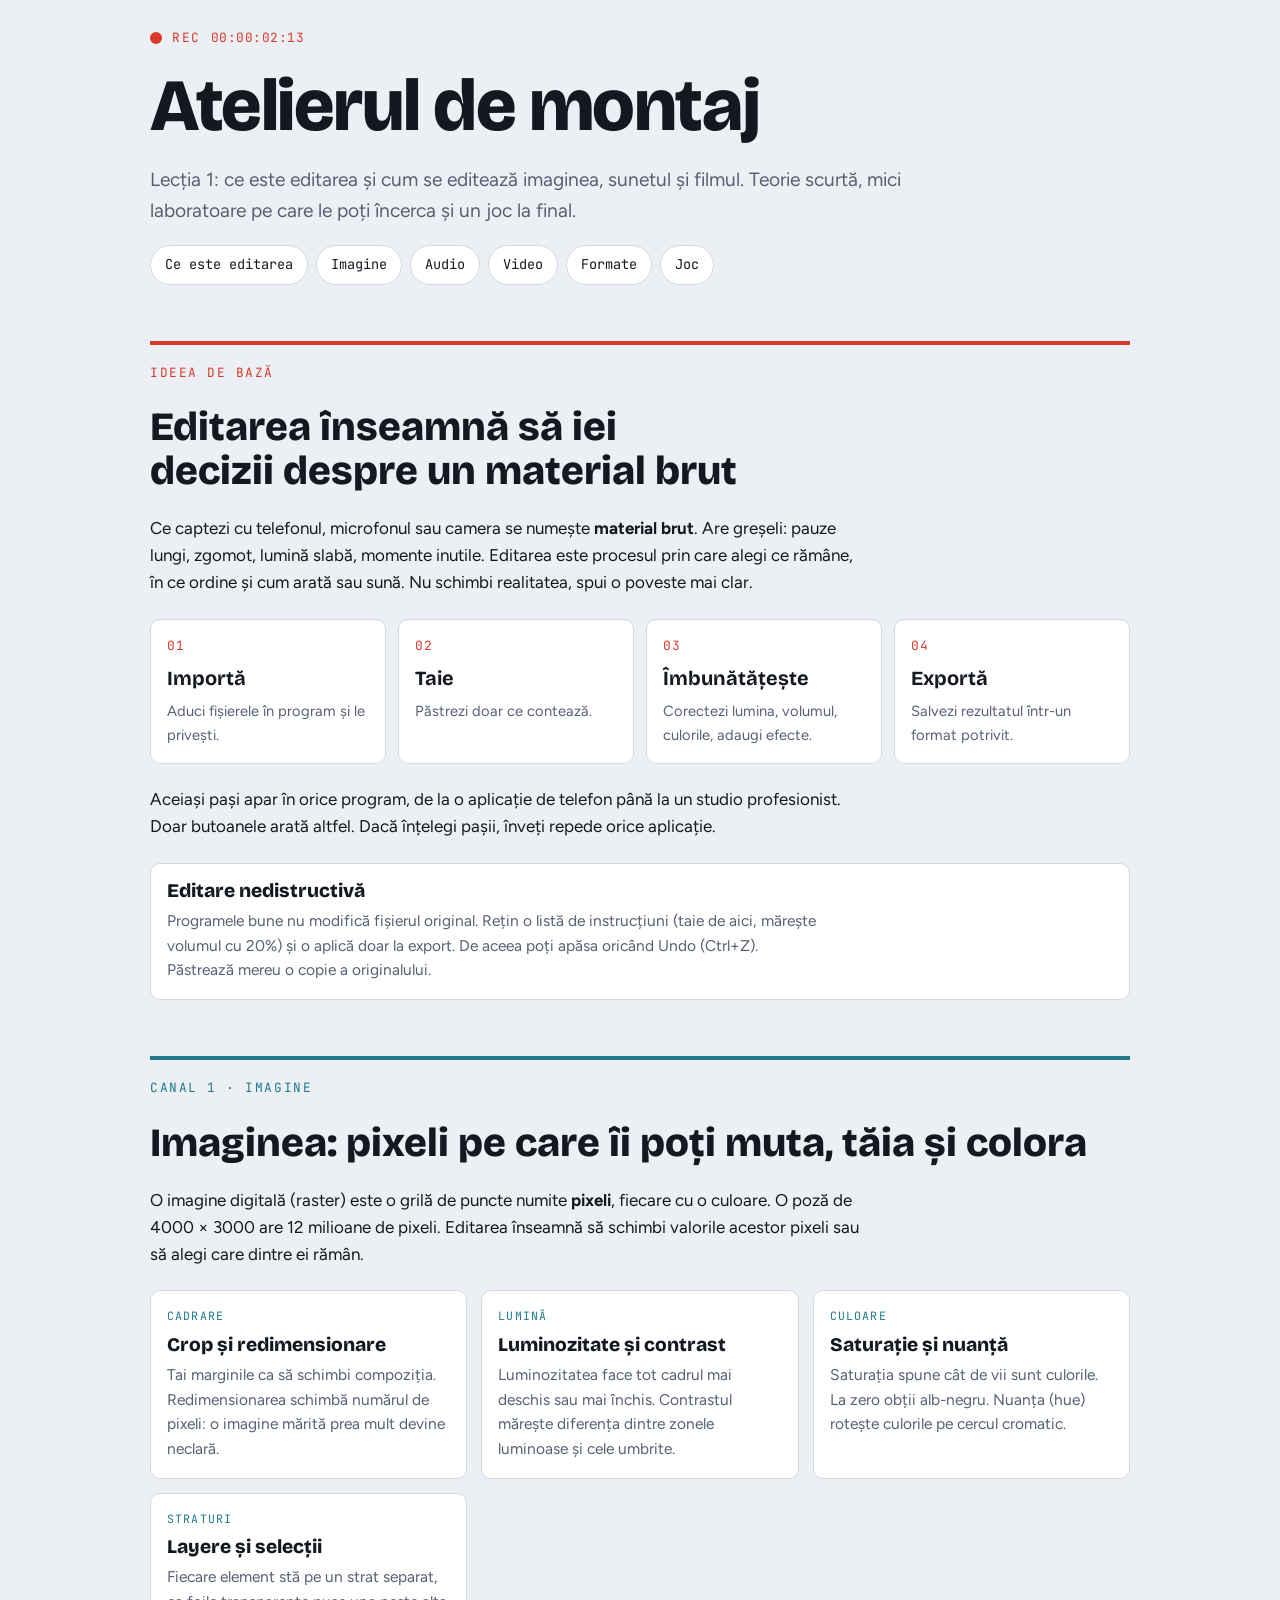
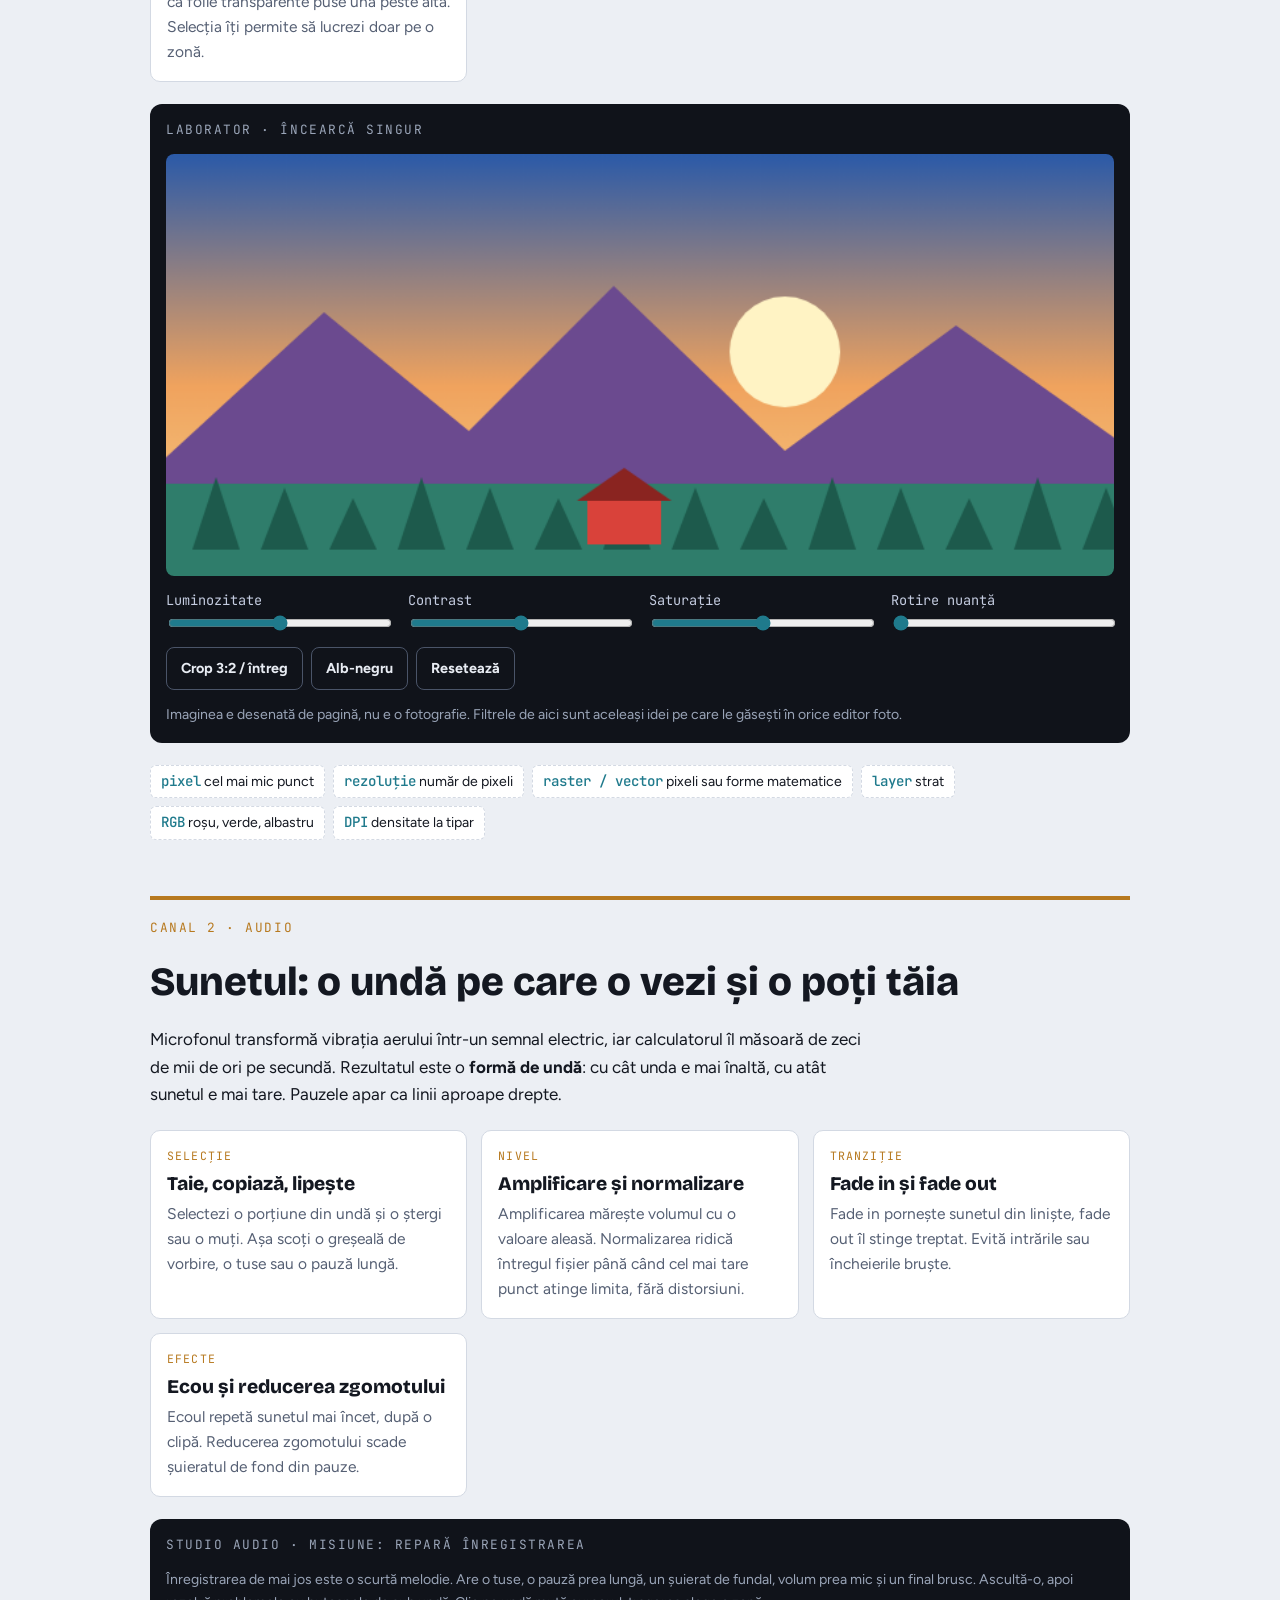
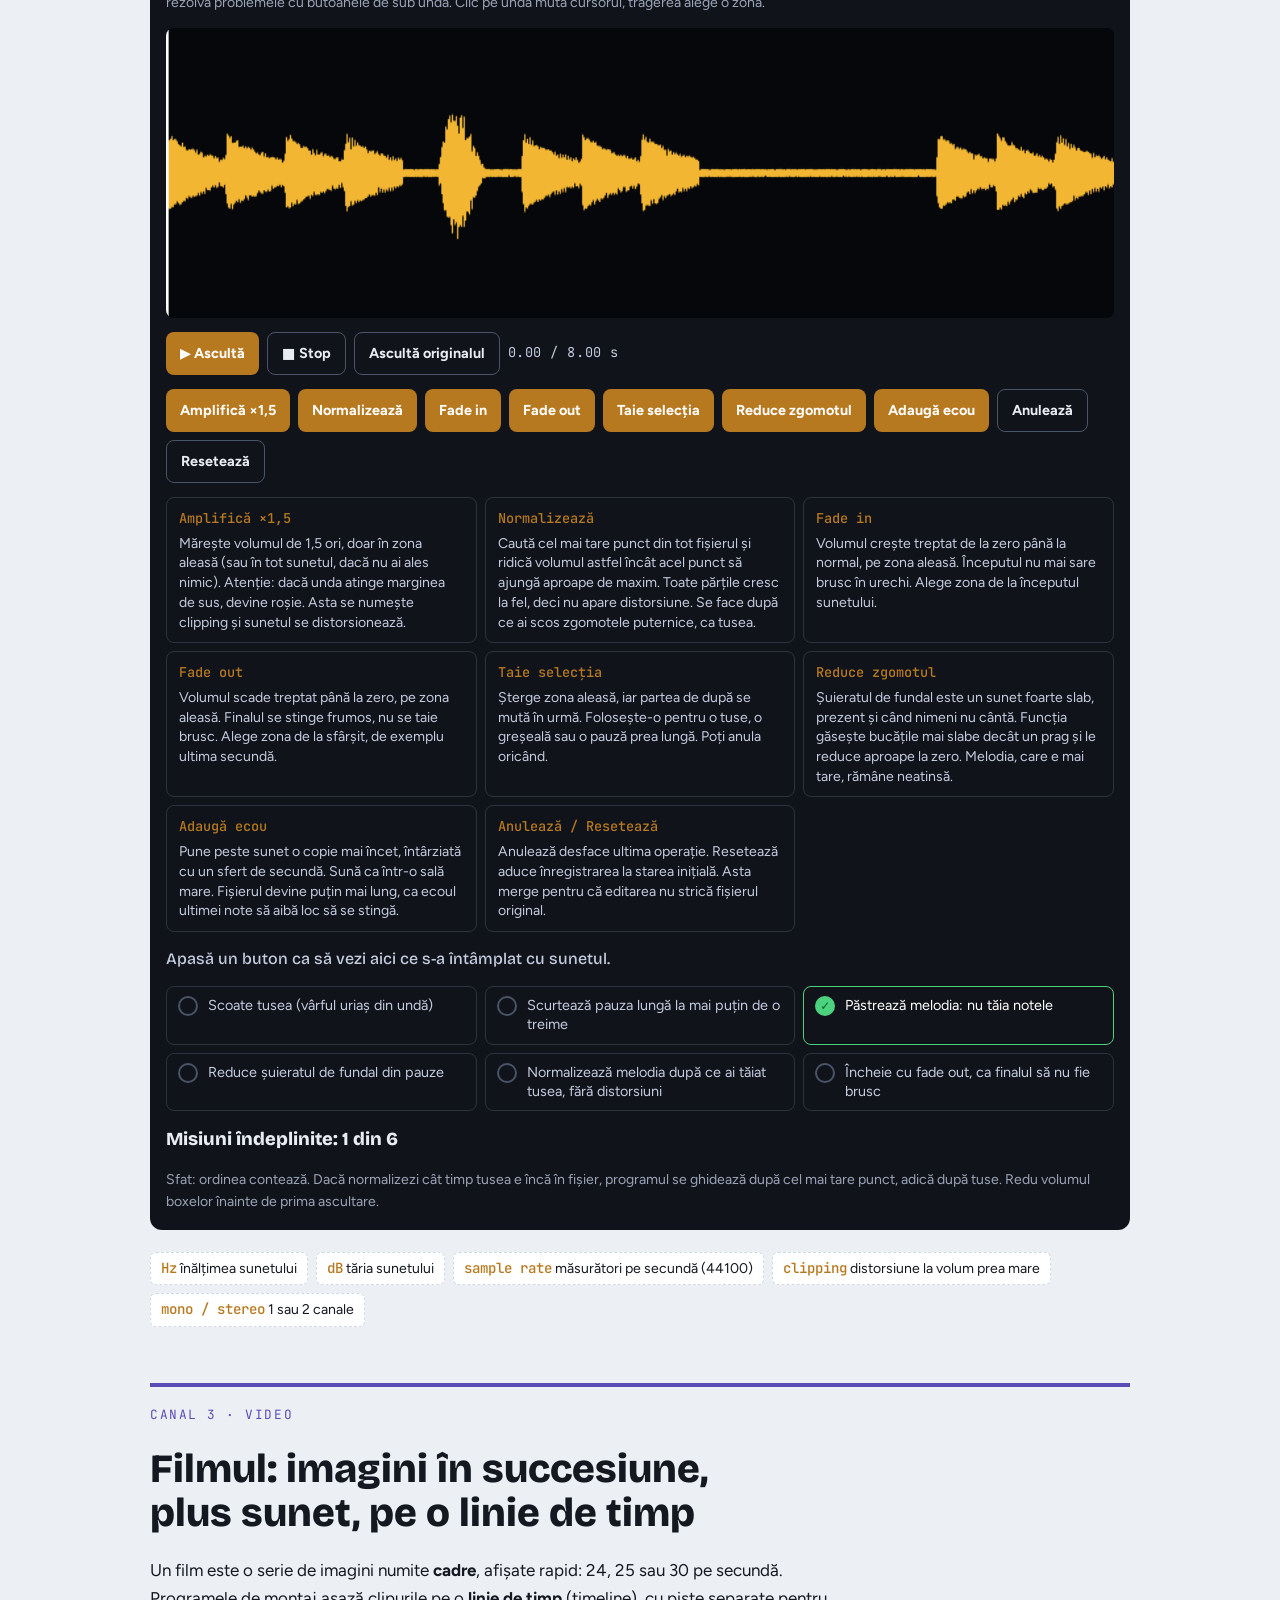
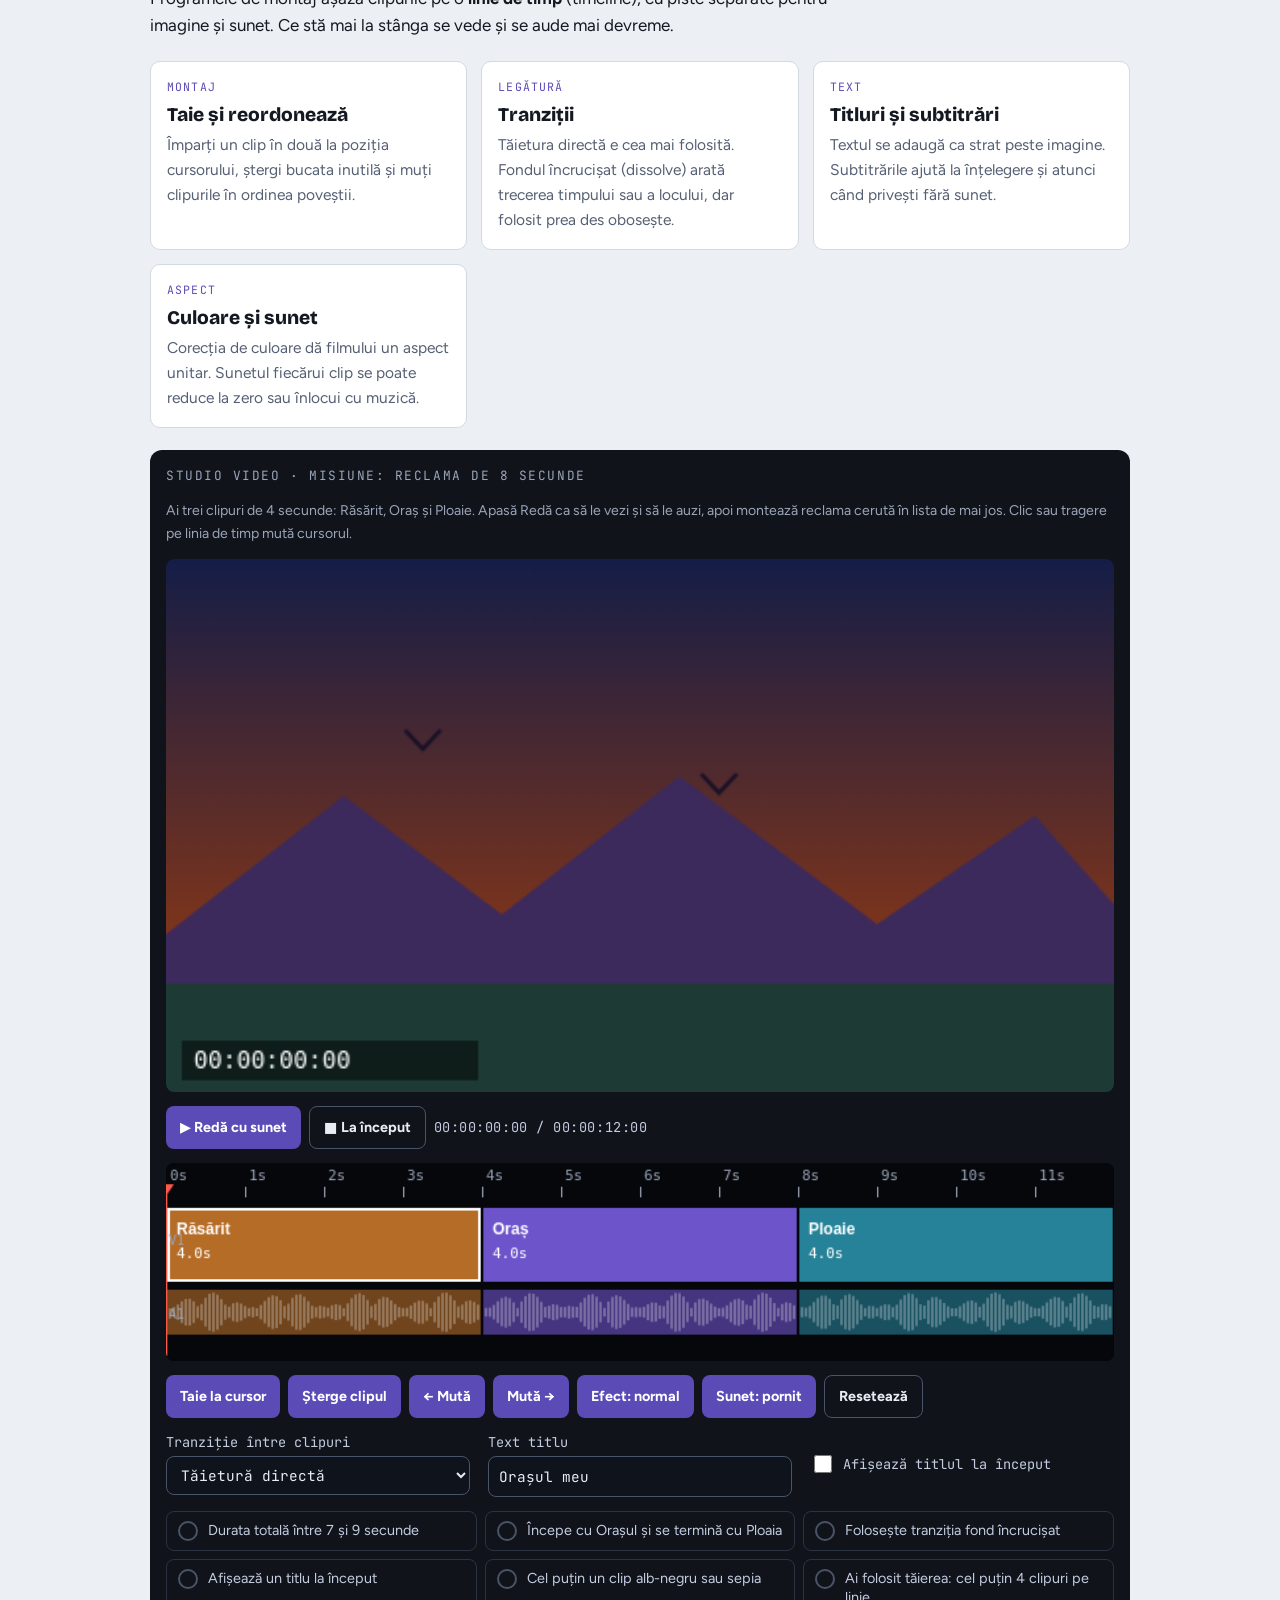
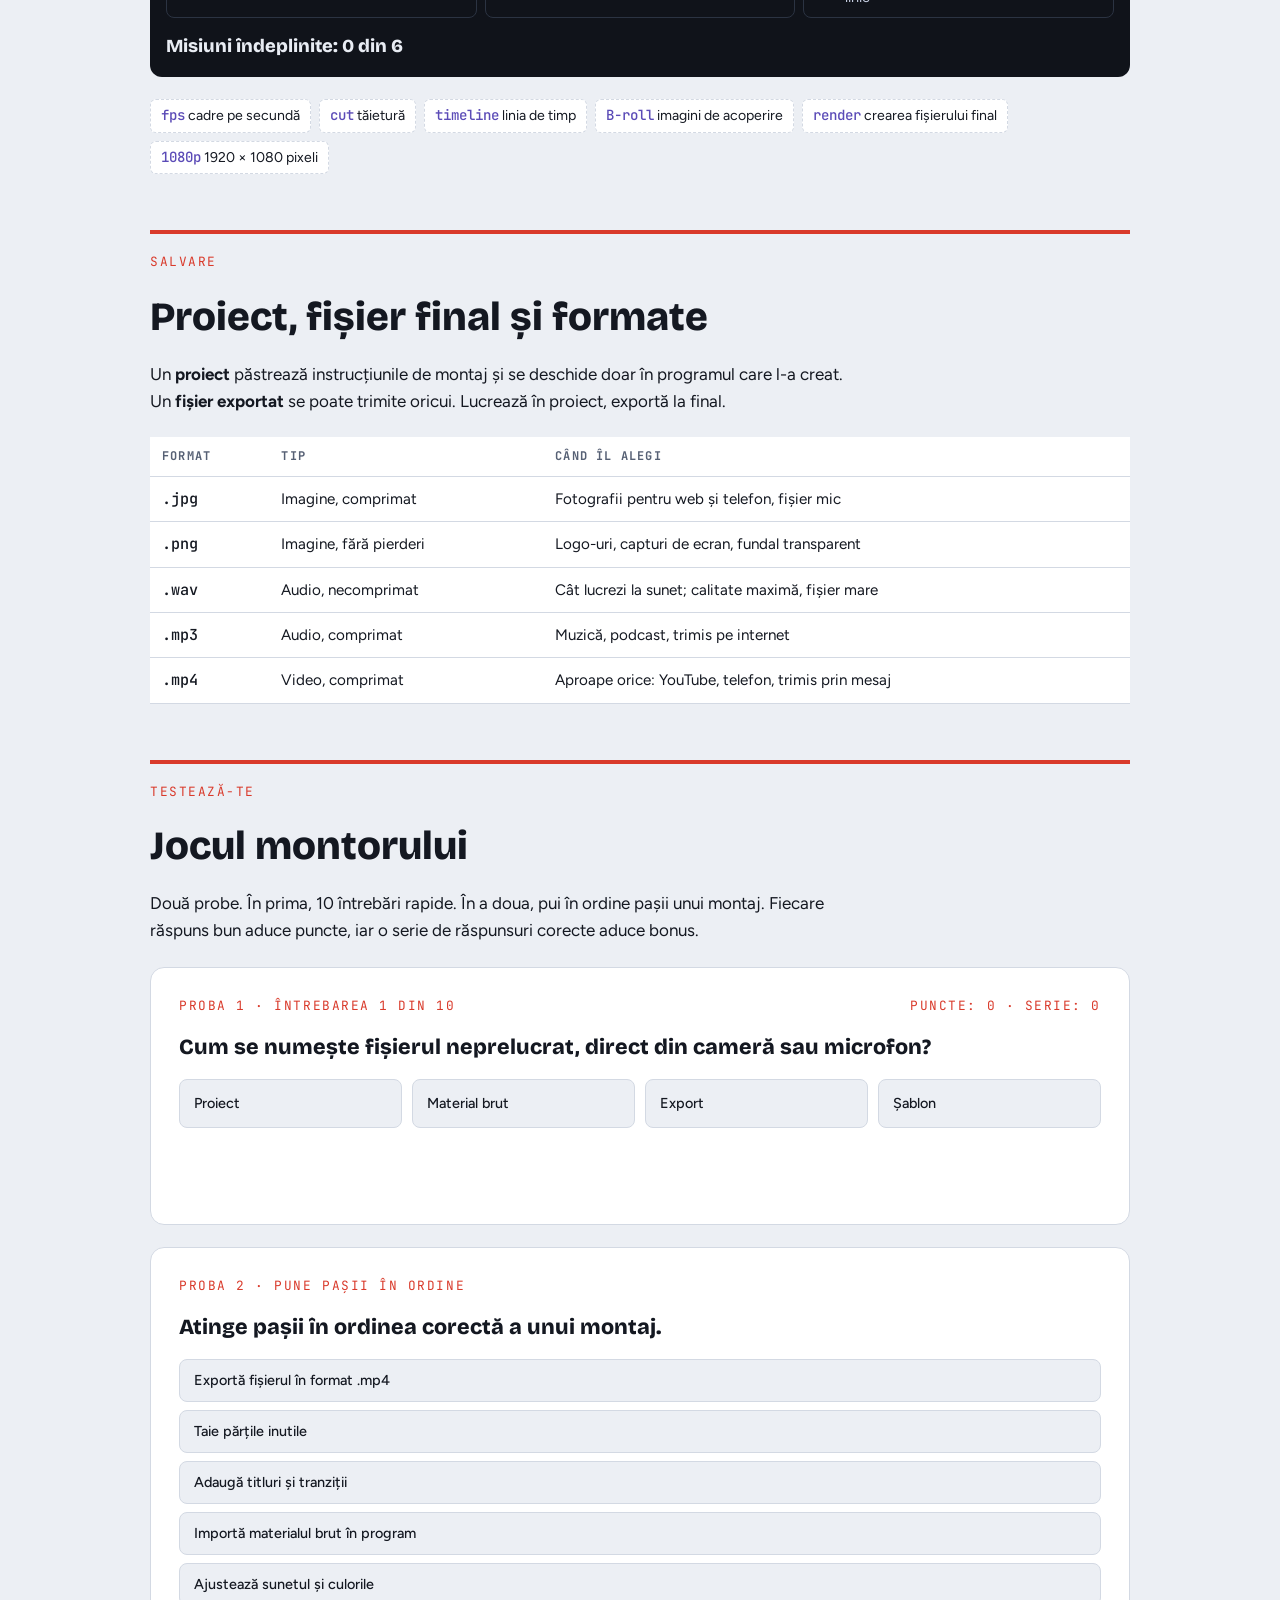
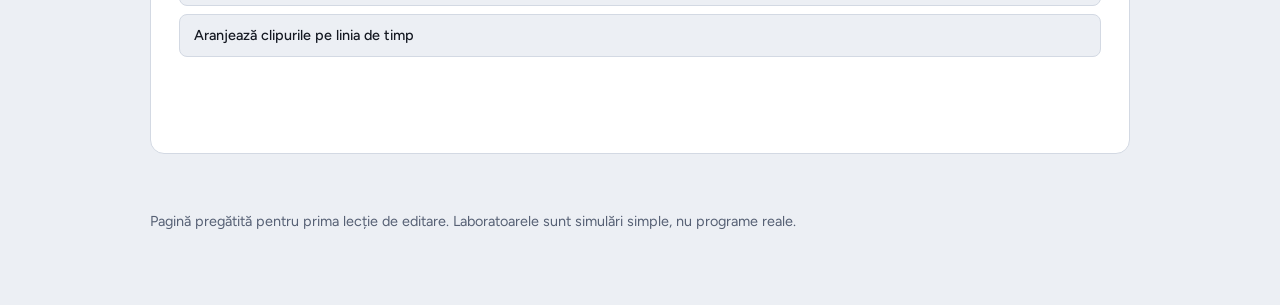
==== atelier-de-montaj.html @ 632613fc "Add files via upload" ====
<!doctype html>
<html lang="ro">
<head>
<meta charset="utf-8">
<meta name="viewport" content="width=device-width,initial-scale=1,viewport-fit=cover">
<style>html{color-scheme:light}body{margin:0}img{max-width:100%}[hidden]{display:none!important}</style>
<title>Atelierul de montaj</title>
<link rel="stylesheet" href="https://fonts.googleapis.com/css2?family=Bricolage+Grotesque:opsz,wght@12..96,500;12..96,800&family=Figtree:wght@400;500;700&family=JetBrains+Mono:wght@500&display=swap">
<style>
/* Concept: o masă de montaj. Fiecare secțiune e un "canal" cu cod de timp; accentul roșu e lumina REC. */
:root{
  --bg:#eceff4; --panel:#ffffff; --ink:#141821; --mute:#566074; --line:#d3d9e3;
  --rec:#d93a2b; --img:#1f7a8c; --aud:#b7791f; --vid:#5b4bb7; --ok:#1f8a4c; --bad:#c0392b;
  --wave:#b7791f; --screen:#10131a;
  --f-d:'Bricolage Grotesque','Segoe UI',system-ui,sans-serif;
  --f-b:'Figtree','Segoe UI',system-ui,sans-serif;
  --f-m:'JetBrains Mono',ui-monospace,Consolas,monospace;
}
@media (prefers-color-scheme:dark){:root:not([data-theme="light"]){
  --bg:#0f1218; --panel:#181d27; --ink:#e8ecf3; --mute:#9aa5b8; --line:#2b3342;
  --rec:#ff5a48; --img:#4cc3d9; --aud:#f2b632; --vid:#9d8cff; --ok:#4cd17f; --bad:#ff7a6b;
  --wave:#f2b632; --screen:#0a0c11; color-scheme:dark}}
:root[data-theme="dark"]{
  --bg:#0f1218; --panel:#181d27; --ink:#e8ecf3; --mute:#9aa5b8; --line:#2b3342;
  --rec:#ff5a48; --img:#4cc3d9; --aud:#f2b632; --vid:#9d8cff; --ok:#4cd17f; --bad:#ff7a6b;
  --wave:#f2b632; --screen:#0a0c11; color-scheme:dark}
*{box-sizing:border-box}
body{background:var(--bg);color:var(--ink);font-family:var(--f-b);font-size:17px;line-height:1.6;
  padding-block:0;padding-left:max(16px,env(safe-area-inset-left,0px));padding-right:max(16px,env(safe-area-inset-right,0px))}
.wrap{max-width:980px;margin:0 auto;display:flex;flex-direction:column;gap:56px;padding-block:28px 72px}
h1,h2,h3{font-family:var(--f-d);line-height:1.1;text-wrap:balance;margin:0}
h1{font-size:clamp(2.4rem,7vw,4.6rem);font-weight:800;letter-spacing:-.02em}
h2{font-size:clamp(1.7rem,4.5vw,2.5rem);font-weight:800}
h3{font-size:1.2rem;font-weight:800}
p{margin:0;max-width:65ch}
.tc{font-family:var(--f-m);font-variant-numeric:tabular-nums;letter-spacing:.04em}
.eyebrow{font-family:var(--f-m);font-size:.8rem;text-transform:uppercase;letter-spacing:.12em;color:var(--mute)}
/* header */
.top{display:flex;flex-direction:column;gap:18px}
.rec{display:inline-flex;align-items:center;gap:10px;color:var(--rec)}
.rec i{width:12px;height:12px;border-radius:50%;background:var(--rec);animation:blink 1.2s steps(2) infinite}
@keyframes blink{50%{opacity:.15}}
.lead{font-size:1.2rem;color:var(--mute)}
.nav{display:flex;gap:8px;flex-wrap:wrap}
.nav a{font-family:var(--f-m);font-size:.85rem;text-decoration:none;color:var(--ink);border:1.5px solid var(--line);
  padding:8px 14px;border-radius:999px;background:var(--panel)}
.nav a:hover,.nav a:focus-visible{border-color:var(--rec);outline:none}
/* flow */
.flow{display:grid;grid-template-columns:repeat(4,1fr);gap:12px}
.step{background:var(--panel);border:1.5px solid var(--line);border-radius:10px;padding:16px;display:flex;flex-direction:column;gap:6px;min-width:0}
.step b{font-family:var(--f-d);font-size:1.25rem}
.step span{font-size:.92rem;color:var(--mute)}
.step .tc{color:var(--rec);font-size:.8rem}
/* channel sections */
.ch{display:flex;flex-direction:column;gap:22px;border-top:4px solid var(--c);padding-top:18px}
.ch.img{--c:var(--img)}.ch.aud{--c:var(--aud)}.ch.vid{--c:var(--vid)}
.ch .eyebrow{color:var(--c)}
.cols{display:grid;grid-template-columns:repeat(auto-fit,minmax(250px,1fr));gap:14px}
.card{background:var(--panel);border:1.5px solid var(--line);border-radius:10px;padding:16px;display:flex;flex-direction:column;gap:8px;min-width:0}
.card p{font-size:.97rem;color:var(--mute)}
.card h3{color:var(--ink)}
.tag{font-family:var(--f-m);font-size:.72rem;text-transform:uppercase;letter-spacing:.1em;color:var(--c)}
.lab{background:var(--screen);color:#e8ecf3;border-radius:12px;padding:16px;display:flex;flex-direction:column;gap:14px;min-width:0}
.lab .eyebrow{color:#9aa5b8}
.ctrls{display:grid;grid-template-columns:repeat(auto-fit,minmax(170px,1fr));gap:10px 18px}
.ctrls label{display:flex;flex-direction:column;gap:2px;font-size:.85rem;font-family:var(--f-m);color:#c4cce0}
input[type=range]{width:100%;accent-color:var(--c)}
canvas{width:100%;display:block;border-radius:8px;background:#05070b}
.btns{display:flex;gap:8px;flex-wrap:wrap}
button{font:inherit;font-size:.9rem;font-weight:700;border:0;border-radius:8px;padding:9px 14px;cursor:pointer;
  background:var(--c,var(--rec));color:#fff}
button.ghost{background:transparent;border:1.5px solid #4a5468;color:#e8ecf3}
button:focus-visible,input:focus-visible{outline:3px solid #fff;outline-offset:2px}
.note{font-size:.88rem;color:#9aa5b8;max-width:none}
.vocab{display:flex;flex-wrap:wrap;gap:8px}
.vocab span{font-size:.88rem;border:1.5px dashed var(--line);border-radius:6px;padding:4px 10px;background:var(--panel)}
.vocab b{font-family:var(--f-m);color:var(--c);font-weight:500}
/* formats */
.tw{overflow-x:auto}
table{border-collapse:collapse;width:100%;min-width:520px;font-size:.95rem;background:var(--panel)}
th,td{text-align:left;padding:10px 12px;border-bottom:1px solid var(--line);vertical-align:top}
th{font-family:var(--f-m);font-size:.75rem;text-transform:uppercase;letter-spacing:.1em;color:var(--mute)}
td:first-child{font-family:var(--f-m);font-weight:500}
/* game */
.game{background:var(--panel);border:1.5px solid var(--line);border-radius:14px;padding:clamp(16px,4vw,28px);display:flex;flex-direction:column;gap:18px}
.score{display:flex;justify-content:space-between;gap:12px;flex-wrap:wrap}
.q{font-family:var(--f-d);font-size:1.35rem;font-weight:800;line-height:1.25}
.opts{display:grid;grid-template-columns:repeat(auto-fit,minmax(200px,1fr));gap:10px}
.opts button{background:var(--bg);color:var(--ink);border:1.5px solid var(--line);text-align:left;font-weight:500;padding:12px 14px}
.opts button:hover{border-color:var(--rec)}
.opts button.ok{border-color:var(--ok);background:color-mix(in srgb,var(--ok) 18%,var(--panel))}
.opts button.no{border-color:var(--bad);background:color-mix(in srgb,var(--bad) 18%,var(--panel))}
.fb{min-height:3.2em;font-size:.97rem}
.next{background:var(--rec)}
.order{display:flex;flex-direction:column;gap:8px}
.order button{background:var(--bg);color:var(--ink);border:1.5px solid var(--line);text-align:left;font-weight:500}
.order button.done{border-color:var(--ok);color:var(--mute)}
footer{color:var(--mute);font-size:.9rem}
@media (max-width:640px){.flow{grid-template-columns:1fr 1fr}}
@media (prefers-reduced-motion:reduce){.rec i{animation:none}}
.lab select,.lab input[type=text]{font:inherit;font-size:.9rem;background:#0f131b;color:#e8ecf3;border:1.5px solid #4a5468;border-radius:8px;padding:8px 10px;width:100%}
.lab input[type=checkbox]{accent-color:var(--c);width:18px;height:18px}
.chk{flex-direction:row!important;align-items:center;gap:8px!important}
.missions{list-style:none;margin:0;padding:0;display:grid;grid-template-columns:repeat(auto-fit,minmax(240px,1fr));gap:8px}
.missions li{display:flex;gap:10px;align-items:flex-start;font-size:.9rem;line-height:1.35;color:#c4cce0;border:1.5px solid #2b3342;border-radius:8px;padding:9px 11px}
.missions li i{flex:none;width:20px;height:20px;border-radius:50%;border:2px solid #4a5468;display:grid;place-items:center;font-style:normal;font-size:.75rem;color:#fff}
.missions li.ok{border-color:#4cd17f;color:#fff}
.missions li.ok i{background:#4cd17f;border-color:#4cd17f;color:#062}
.verdict{font-family:var(--f-d);font-size:1.15rem;font-weight:800;color:#e8ecf3;min-height:1.4em}
.lab .btns .tc{align-self:center;color:#c4cce0;font-size:.85rem}
.lab button:disabled{opacity:.4;cursor:default}
.ops{display:grid;grid-template-columns:repeat(auto-fit,minmax(240px,1fr));gap:8px}
.ops div{border:1.5px solid #2b3342;border-radius:8px;padding:10px 12px;display:flex;flex-direction:column;gap:4px;min-width:0}
.ops b{color:var(--c);font-family:var(--f-m);font-weight:500;font-size:.85rem}
.ops span{font-size:.88rem;line-height:1.4;color:#c4cce0}
</style>

</head>
<body>
<div class="wrap">
<header class="top">
  <div class="rec eyebrow"><i></i><span>REC</span> <span class="tc" id="clock">00:00:00:00</span></div>
  <h1>Atelierul de montaj</h1>
  <p class="lead">Lecția 1: ce este editarea și cum se editează imaginea, sunetul și filmul. Teorie scurtă, mici laboratoare pe care le poți încerca și un joc la final.</p>
  <nav class="nav" aria-label="Cuprins">
    <a href="#ce-este">Ce este editarea</a><a href="#imagine">Imagine</a><a href="#audio">Audio</a><a href="#video">Video</a><a href="#formate">Formate</a><a href="#joc">Joc</a>
  </nav>
</header>

<section id="ce-este" class="ch" style="--c:var(--rec)">
  <div class="eyebrow">Ideea de bază</div>
  <h2>Editarea înseamnă să iei decizii despre un material brut</h2>
  <p>Ce captezi cu telefonul, microfonul sau camera se numește <b>material brut</b>. Are greșeli: pauze lungi, zgomot, lumină slabă, momente inutile. Editarea este procesul prin care alegi ce rămâne, în ce ordine și cum arată sau sună. Nu schimbi realitatea, spui o poveste mai clar.</p>
  <div class="flow">
    <div class="step"><span class="tc">01</span><b>Importă</b><span>Aduci fișierele în program și le privești.</span></div>
    <div class="step"><span class="tc">02</span><b>Taie</b><span>Păstrezi doar ce contează.</span></div>
    <div class="step"><span class="tc">03</span><b>Îmbunătățește</b><span>Corectezi lumina, volumul, culorile, adaugi efecte.</span></div>
    <div class="step"><span class="tc">04</span><b>Exportă</b><span>Salvezi rezultatul într-un format potrivit.</span></div>
  </div>
  <p>Aceiași pași apar în orice program, de la o aplicație de telefon până la un studio profesionist. Doar butoanele arată altfel. Dacă înțelegi pașii, înveți repede orice aplicație.</p>
  <div class="card"><h3>Editare nedistructivă</h3><p>Programele bune nu modifică fișierul original. Rețin o listă de instrucțiuni (taie de aici, mărește volumul cu 20%) și o aplică doar la export. De aceea poți apăsa oricând Undo (Ctrl+Z). Păstrează mereu o copie a originalului.</p></div>
</section>

<section id="imagine" class="ch img">
  <div class="eyebrow">Canal 1 · Imagine</div>
  <h2>Imaginea: pixeli pe care îi poți muta, tăia și colora</h2>
  <p>O imagine digitală (raster) este o grilă de puncte numite <b>pixeli</b>, fiecare cu o culoare. O poză de 4000 × 3000 are 12 milioane de pixeli. Editarea înseamnă să schimbi valorile acestor pixeli sau să alegi care dintre ei rămân.</p>
  <div class="cols">
    <div class="card"><span class="tag">Cadrare</span><h3>Crop și redimensionare</h3><p>Tai marginile ca să schimbi compoziția. Redimensionarea schimbă numărul de pixeli: o imagine mărită prea mult devine neclară.</p></div>
    <div class="card"><span class="tag">Lumină</span><h3>Luminozitate și contrast</h3><p>Luminozitatea face tot cadrul mai deschis sau mai închis. Contrastul mărește diferența dintre zonele luminoase și cele umbrite.</p></div>
    <div class="card"><span class="tag">Culoare</span><h3>Saturație și nuanță</h3><p>Saturația spune cât de vii sunt culorile. La zero obții alb-negru. Nuanța (hue) rotește culorile pe cercul cromatic.</p></div>
    <div class="card"><span class="tag">Straturi</span><h3>Layere și selecții</h3><p>Fiecare element stă pe un strat separat, ca foile transparente puse una peste alta. Selecția îți permite să lucrezi doar pe o zonă.</p></div>
  </div>
  <div class="lab" id="labImg">
    <div class="eyebrow">Laborator · încearcă singur</div>
    <canvas id="cImg" width="720" height="320" aria-label="Imagine de test"></canvas>
    <div class="ctrls">
      <label>Luminozitate <input id="rB" type="range" min="-60" max="60" value="0"></label>
      <label>Contrast <input id="rC" type="range" min="-60" max="60" value="0"></label>
      <label>Saturație <input id="rS" type="range" min="-100" max="100" value="0"></label>
      <label>Rotire nuanță <input id="rH" type="range" min="0" max="360" value="0"></label>
    </div>
    <div class="btns"><button class="ghost" id="bCrop" type="button">Crop 3:2 / întreg</button><button class="ghost" id="bBW" type="button">Alb-negru</button><button class="ghost" id="bRst" type="button">Resetează</button></div>
    <p class="note">Imaginea e desenată de pagină, nu e o fotografie. Filtrele de aici sunt aceleași idei pe care le găsești în orice editor foto.</p>
  </div>
  <div class="vocab"><span><b>pixel</b> cel mai mic punct</span><span><b>rezoluție</b> număr de pixeli</span><span><b>raster / vector</b> pixeli sau forme matematice</span><span><b>layer</b> strat</span><span><b>RGB</b> roșu, verde, albastru</span><span><b>DPI</b> densitate la tipar</span></div>
</section>


<section id="audio" class="ch aud">
  <div class="eyebrow">Canal 2 · Audio</div>
  <h2>Sunetul: o undă pe care o vezi și o poți tăia</h2>
  <p>Microfonul transformă vibrația aerului într-un semnal electric, iar calculatorul îl măsoară de zeci de mii de ori pe secundă. Rezultatul este o <b>formă de undă</b>: cu cât unda e mai înaltă, cu atât sunetul e mai tare. Pauzele apar ca linii aproape drepte.</p>
  <div class="cols">
    <div class="card"><span class="tag">Selecție</span><h3>Taie, copiază, lipește</h3><p>Selectezi o porțiune din undă și o ștergi sau o muți. Așa scoți o greșeală de vorbire, o tuse sau o pauză lungă.</p></div>
    <div class="card"><span class="tag">Nivel</span><h3>Amplificare și normalizare</h3><p>Amplificarea mărește volumul cu o valoare aleasă. Normalizarea ridică întregul fișier până când cel mai tare punct atinge limita, fără distorsiuni.</p></div>
    <div class="card"><span class="tag">Tranziție</span><h3>Fade in și fade out</h3><p>Fade in pornește sunetul din liniște, fade out îl stinge treptat. Evită intrările sau încheierile bruște.</p></div>
    <div class="card"><span class="tag">Efecte</span><h3>Ecou și reducerea zgomotului</h3><p>Ecoul repetă sunetul mai încet, după o clipă. Reducerea zgomotului scade șuieratul de fond din pauze.</p></div>
  </div>
  <div class="lab" id="labAud">
    <div class="eyebrow">Studio audio · misiune: repară înregistrarea</div>
    <p class="note">Înregistrarea de mai jos este o scurtă melodie. Are o tuse, o pauză prea lungă, un șuierat de fundal, volum prea mic și un final brusc. Ascultă-o, apoi rezolvă problemele cu butoanele de sub undă. Clic pe undă mută cursorul, tragerea alege o zonă.</p>
    <canvas id="cAud" width="720" height="220" aria-label="Formă de undă"></canvas>
    <div class="btns"><button type="button" id="aPlay">▶ Ascultă</button><button type="button" class="ghost" id="aStop">■ Stop</button><button type="button" class="ghost" id="aOrig">Ascultă originalul</button><span class="tc" id="aTime">0.00 / 8.00 s</span></div>
    <div class="btns">
      <button type="button" id="aAmp">Amplifică ×1,5</button>
      <button type="button" id="aNorm">Normalizează</button>
      <button type="button" id="aIn">Fade in</button>
      <button type="button" id="aOut">Fade out</button>
      <button type="button" id="aCut">Taie selecția</button>
      <button type="button" id="aDen">Reduce zgomotul</button>
      <button type="button" id="aEcho">Adaugă ecou</button>
      <button type="button" class="ghost" id="aUndo">Anulează</button>
      <button type="button" class="ghost" id="aRst">Resetează</button>
    </div>
    <div class="ops" id="aOps">
      <div><b>Amplifică ×1,5</b><span>Mărește volumul de 1,5 ori, doar în zona aleasă (sau în tot sunetul, dacă nu ai ales nimic). Atenție: dacă unda atinge marginea de sus, devine roșie. Asta se numește clipping și sunetul se distorsionează.</span></div>
      <div><b>Normalizează</b><span>Caută cel mai tare punct din tot fișierul și ridică volumul astfel încât acel punct să ajungă aproape de maxim. Toate părțile cresc la fel, deci nu apare distorsiune. Se face după ce ai scos zgomotele puternice, ca tusea.</span></div>
      <div><b>Fade in</b><span>Volumul crește treptat de la zero până la normal, pe zona aleasă. Începutul nu mai sare brusc în urechi. Alege zona de la începutul sunetului.</span></div>
      <div><b>Fade out</b><span>Volumul scade treptat până la zero, pe zona aleasă. Finalul se stinge frumos, nu se taie brusc. Alege zona de la sfârșit, de exemplu ultima secundă.</span></div>
      <div><b>Taie selecția</b><span>Șterge zona aleasă, iar partea de după se mută în urmă. Folosește-o pentru o tuse, o greșeală sau o pauză prea lungă. Poți anula oricând.</span></div>
      <div><b>Reduce zgomotul</b><span>Șuieratul de fundal este un sunet foarte slab, prezent și când nimeni nu cântă. Funcția găsește bucățile mai slabe decât un prag și le reduce aproape la zero. Melodia, care e mai tare, rămâne neatinsă.</span></div>
      <div><b>Adaugă ecou</b><span>Pune peste sunet o copie mai încet, întârziată cu un sfert de secundă. Sună ca într-o sală mare. Fișierul devine puțin mai lung, ca ecoul ultimei note să aibă loc să se stingă.</span></div>
      <div><b>Anulează / Resetează</b><span>Anulează desface ultima operație. Resetează aduce înregistrarea la starea inițială. Asta merge pentru că editarea nu strică fișierul original.</span></div>
    </div>
    <div class="verdict" id="aExp" aria-live="polite" style="font-weight:500;font-size:1rem;color:#c4cce0">Apasă un buton ca să vezi aici ce s-a întâmplat cu sunetul.</div>
    <ol class="missions" id="aMis"></ol>
    <div class="verdict" id="aVerd"></div>
    <p class="note">Sfat: ordinea contează. Dacă normalizezi cât timp tusea e încă în fișier, programul se ghidează după cel mai tare punct, adică după tuse. Redu volumul boxelor înainte de prima ascultare.</p>
  </div>
  <div class="vocab"><span><b>Hz</b> înălțimea sunetului</span><span><b>dB</b> tăria sunetului</span><span><b>sample rate</b> măsurători pe secundă (44100)</span><span><b>clipping</b> distorsiune la volum prea mare</span><span><b>mono / stereo</b> 1 sau 2 canale</span></div>
</section>

<section id="video" class="ch vid">
  <div class="eyebrow">Canal 3 · Video</div>
  <h2>Filmul: imagini în succesiune, plus sunet, pe o linie de timp</h2>
  <p>Un film este o serie de imagini numite <b>cadre</b>, afișate rapid: 24, 25 sau 30 pe secundă. Programele de montaj așază clipurile pe o <b>linie de timp</b> (timeline), cu piste separate pentru imagine și sunet. Ce stă mai la stânga se vede și se aude mai devreme.</p>
  <div class="cols">
    <div class="card"><span class="tag">Montaj</span><h3>Taie și reordonează</h3><p>Împarți un clip în două la poziția cursorului, ștergi bucata inutilă și muți clipurile în ordinea poveștii.</p></div>
    <div class="card"><span class="tag">Legătură</span><h3>Tranziții</h3><p>Tăietura directă e cea mai folosită. Fondul încrucișat (dissolve) arată trecerea timpului sau a locului, dar folosit prea des obosește.</p></div>
    <div class="card"><span class="tag">Text</span><h3>Titluri și subtitrări</h3><p>Textul se adaugă ca strat peste imagine. Subtitrările ajută la înțelegere și atunci când privești fără sunet.</p></div>
    <div class="card"><span class="tag">Aspect</span><h3>Culoare și sunet</h3><p>Corecția de culoare dă filmului un aspect unitar. Sunetul fiecărui clip se poate reduce la zero sau înlocui cu muzică.</p></div>
  </div>
  <div class="lab" id="labVid">
    <div class="eyebrow">Studio video · misiune: reclama de 8 secunde</div>
    <p class="note">Ai trei clipuri de 4 secunde: Răsărit, Oraș și Ploaie. Apasă Redă ca să le vezi și să le auzi, apoi montează reclama cerută în lista de mai jos. Clic sau tragere pe linia de timp mută cursorul.</p>
    <canvas id="cVidP" width="480" height="270" style="aspect-ratio:16/9" aria-label="Previzualizare film"></canvas>
    <div class="btns"><button type="button" id="vPlay">▶ Redă cu sunet</button><button type="button" class="ghost" id="vStop">■ La început</button><span class="tc" id="vTime">00:00:00:00</span></div>
    <canvas id="cVidT" width="720" height="150" aria-label="Linia de timp"></canvas>
    <div class="btns">
      <button type="button" id="vSplit">Taie la cursor</button>
      <button type="button" id="vDel">Șterge clipul</button>
      <button type="button" id="vL">← Mută</button>
      <button type="button" id="vR">Mută →</button>
      <button type="button" id="vFx">Efect: normal</button>
      <button type="button" id="vMute">Sunet: pornit</button>
      <button type="button" class="ghost" id="vRst">Resetează</button>
    </div>
    <div class="ctrls">
      <label>Tranziție între clipuri<select id="vTr"><option value="cut">Tăietură directă</option><option value="mix">Fond încrucișat</option></select></label>
      <label>Text titlu<input type="text" id="vTitle" value="Orașul meu" maxlength="28"></label>
      <label class="chk"><input type="checkbox" id="vTon"> Afișează titlul la început</label>
    </div>
    <ol class="missions" id="vMis"></ol>
    <div class="verdict" id="vVerd"></div>
  </div>
  <div class="vocab"><span><b>fps</b> cadre pe secundă</span><span><b>cut</b> tăietură</span><span><b>timeline</b> linia de timp</span><span><b>B-roll</b> imagini de acoperire</span><span><b>render</b> crearea fișierului final</span><span><b>1080p</b> 1920 × 1080 pixeli</span></div>
</section>
<section id="formate" class="ch" style="--c:var(--rec)">
  <div class="eyebrow">Salvare</div>
  <h2>Proiect, fișier final și formate</h2>
  <p>Un <b>proiect</b> păstrează instrucțiunile de montaj și se deschide doar în programul care l-a creat. Un <b>fișier exportat</b> se poate trimite oricui. Lucrează în proiect, exportă la final.</p>
  <div class="tw"><table>
    <thead><tr><th>Format</th><th>Tip</th><th>Când îl alegi</th></tr></thead>
    <tbody>
      <tr><td>.jpg</td><td>Imagine, comprimat</td><td>Fotografii pentru web și telefon, fișier mic</td></tr>
      <tr><td>.png</td><td>Imagine, fără pierderi</td><td>Logo-uri, capturi de ecran, fundal transparent</td></tr>
      <tr><td>.wav</td><td>Audio, necomprimat</td><td>Cât lucrezi la sunet; calitate maximă, fișier mare</td></tr>
      <tr><td>.mp3</td><td>Audio, comprimat</td><td>Muzică, podcast, trimis pe internet</td></tr>
      <tr><td>.mp4</td><td>Video, comprimat</td><td>Aproape orice: YouTube, telefon, trimis prin mesaj</td></tr>
    </tbody>
  </table></div>
</section>

<section id="joc" class="ch" style="--c:var(--rec)">
  <div class="eyebrow">Testează-te</div>
  <h2>Jocul montorului</h2>
  <p>Două probe. În prima, 10 întrebări rapide. În a doua, pui în ordine pașii unui montaj. Fiecare răspuns bun aduce puncte, iar o serie de răspunsuri corecte aduce bonus.</p>
  <div class="game" id="g1"></div>
  <div class="game" id="g2"></div>
</section>
<footer>Pagină pregătită pentru prima lecție de editare. Laboratoarele sunt simulări simple, nu programe reale.</footer>
</div>

<script>
(function(){
const $=id=>document.getElementById(id);
/* ceas cod de timp */
const t0=performance.now(),clk=$('clock');
function tc(sec,fps){fps=fps||25;const f=Math.floor((sec%1)*fps),s=Math.floor(sec)%60,m=Math.floor(sec/60)%60,h=Math.floor(sec/3600);
  const p=n=>String(n).padStart(2,'0');return p(h)+':'+p(m)+':'+p(s)+':'+p(f)}
setInterval(()=>{clk.textContent=tc((performance.now()-t0)/1000)},40);

/* ===== IMAGINE ===== */
const ci=$('cImg'),gi=ci.getContext('2d');
const scene=document.createElement('canvas');scene.width=720;scene.height=320;
(function(){const g=scene.getContext('2d');
 let s=g.createLinearGradient(0,0,0,320);s.addColorStop(0,'#2b5aa8');s.addColorStop(.55,'#f0a35e');s.addColorStop(1,'#f7d28b');
 g.fillStyle=s;g.fillRect(0,0,720,320);
 g.fillStyle='#fff3c4';g.beginPath();g.arc(470,150,42,0,7);g.fill();
 g.fillStyle='#6b4a8f';g.beginPath();g.moveTo(0,230);g.lineTo(120,120);g.lineTo(230,210);g.lineTo(340,100);g.lineTo(470,225);g.lineTo(600,130);g.lineTo(720,215);g.lineTo(720,260);g.lineTo(0,260);g.fill();
 g.fillStyle='#2f7d6b';g.fillRect(0,250,720,70);
 g.fillStyle='#1d5a4c';for(let i=0;i<14;i++){const x=20+i*52;g.beginPath();g.moveTo(x,300);g.lineTo(x+18,245+(i%3)*8);g.lineTo(x+36,300);g.fill()}
 g.fillStyle='#d9423a';g.fillRect(320,262,56,34);g.fillStyle='#8a2420';g.beginPath();g.moveTo(312,263);g.lineTo(348,238);g.lineTo(384,263);g.fill();
})();
let crop=false,bw=false;
function drawImg(){gi.fillStyle='#05070b';gi.fillRect(0,0,720,320);
 if(crop)gi.drawImage(scene,120,0,480,320,120,0,480,320);else gi.drawImage(scene,0,0)}
function filt(){const b=+$('rB').value,c=+$('rC').value,s=+$('rS').value,h=+$('rH').value;
 ci.style.filter='brightness('+(1+b/100)+') contrast('+(1+c/100)+') saturate('+(bw?0:1+s/100)+') hue-rotate('+h+'deg)'}
['rB','rC','rS','rH'].forEach(i=>$(i).addEventListener('input',filt));
$('bCrop').onclick=()=>{crop=!crop;drawImg()};
$('bBW').onclick=()=>{bw=!bw;filt()};
$('bRst').onclick=()=>{['rB','rC','rS','rH'].forEach(i=>$(i).value=0);crop=false;bw=false;drawImg();filt()};
drawImg();


/* ===== AUDIO ===== */
const SR=22050,ca=$('cAud'),ga=ca.getContext('2d');
let actx=null;
function ac(){actx=actx||new (window.AudioContext||window.webkitAudioContext)();if(actx.state==='suspended')actx.resume();return actx}
function mkTrack(){
 let s=7;const rnd=()=>{s=(s*16807)%2147483647;return s/2147483647};
 const n=8*SR,d=new Float32Array(n),fl=new Uint8Array(n);
 for(let i=0;i<n;i++)d[i]=(rnd()*2-1)*0.03;
 const notes=[[0,261.6],[.5,293.7],[1,329.6],[1.5,392],[3,392],[3.5,329.6],[4,293.7],[6.5,261.6],[7,329.6],[7.5,392]];
 notes.forEach(([st,f])=>{const a=Math.floor(st*SR),len=Math.floor(.5*SR);
  for(let k=0;k<len&&a+k<n;k++){const t=k/SR,env=Math.min(1,t/.02)*Math.exp(-t*2.5);
   const ph=2*Math.PI*f*t+0.8*Math.sin(2*Math.PI*5*t)*0.02;
   d[a+k]+=0.35*env*(Math.sin(ph)+.5*Math.sin(2*ph)+.25*Math.sin(3*ph))/1.75}});
 const c0=Math.floor(2.3*SR),c1=Math.floor(2.7*SR);
 for(let i=c0;i<c1;i++){const u=(i-c0)/(c1-c0),env=Math.sin(Math.PI*u)*Math.exp(-u*1.5);
  d[i]+=0.9*env*((rnd()*2-1)*.8+.2*Math.sin(2*Math.PI*150*i/SR));fl[i]=1}
 for(let i=Math.floor(4.5*SR);i<Math.floor(6.5*SR);i++)fl[i]=2;
 for(let i=0;i<n;i++)d[i]=Math.max(-1,Math.min(1,d[i]));
 return{d,fl}}
const ORIG=mkTrack();
const cnt=(f,v)=>{let c=0;for(let i=0;i<f.length;i++)if(f[i]===v)c++;return c};
const O1=cnt(ORIG.fl,1),O2=cnt(ORIG.fl,2),O0=cnt(ORIG.fl,0);
let T,sel=null,cur=0,drag=null,hist=[],play=null;
function reset(){T={d:ORIG.d.slice(),fl:ORIG.fl.slice()};sel=null;cur=0;hist=[]}
reset();
const push=()=>{hist.push({d:T.d.slice(),fl:T.fl.slice()});if(hist.length>15)hist.shift()};
function rng(){return sel?[Math.min(sel[0],sel[1]),Math.max(sel[0],sel[1])]:[0,T.d.length]}
function drawA(){const W=720,H=220,m=H/2,n=T.d.length;ga.fillStyle='#05070b';ga.fillRect(0,0,W,H);
 ga.strokeStyle='#2b3342';ga.beginPath();ga.moveTo(0,m);ga.lineTo(W,m);ga.stroke();
 if(sel){const a=rng();ga.fillStyle='rgba(242,182,50,.22)';ga.fillRect(a[0]/n*W,0,(a[1]-a[0])/n*W,H)}
 for(let x=0;x<W;x++){const i0=Math.floor(x/W*n),i1=Math.max(i0+1,Math.floor((x+1)/W*n)),st=Math.max(1,Math.floor((i1-i0)/30));let lo=0,hi=0;
  for(let i=i0;i<i1;i+=st){const v=T.d[i];if(v<lo)lo=v;if(v>hi)hi=v}
  ga.fillStyle=(hi>=.99||lo<=-.99)?'#ff5a48':'#f2b632';
  ga.fillRect(x,m-hi*(m-6),1,Math.max(1,(hi-lo)*(m-6)))}
 const px=(play?play.pos():cur)/n*W;ga.fillStyle='#fff';ga.fillRect(px,0,2,H);
 $('aTime').textContent=((play?play.pos():cur)/SR).toFixed(2)+' / '+(n/SR).toFixed(2)+' s'}
function xs(e){const r=ca.getBoundingClientRect();return Math.max(0,Math.min(T.d.length,Math.round((e.clientX-r.left)/r.width*T.d.length)))}
ca.style.touchAction='none';
ca.addEventListener('pointerdown',e=>{stopA();drag=xs(e);sel=null;cur=drag;ca.setPointerCapture(e.pointerId);drawA()});
ca.addEventListener('pointermove',e=>{if(drag===null)return;const p=xs(e);if(Math.abs(p-drag)>SR*.03)sel=[drag,p];else sel=null;drawA()});
ca.addEventListener('pointerup',()=>{drag=null;drawA()});
function stopA(){if(play){try{play.src.stop()}catch(e){}play=null}drawA()}
function playBuf(d,from,to,hasSel){stopA();const c=ac(),len=to-from;if(len<100)return;
 const b=c.createBuffer(1,len,SR);b.copyToChannel(d.subarray(from,to),0);
 const g=c.createGain();g.gain.value=.8;const src=c.createBufferSource();src.buffer=b;src.connect(g);g.connect(c.destination);
 const t0=c.currentTime;src.start();
 play={src,pos:()=>Math.min(to,from+(c.currentTime-t0)*SR)};
 src.onended=()=>{if(play&&play.src===src){cur=hasSel?from:0;play=null;drawA()}};
 (function loop(){if(!play||play.src!==src)return;drawA();requestAnimationFrame(loop)})()}
$('aPlay').onclick=()=>{const n=T.d.length;if(sel){const a=rng();playBuf(T.d,a[0],a[1],true)}else playBuf(T.d,cur>=n-200?0:cur,n,false)};
$('aStop').onclick=stopA;
$('aOrig').onclick=()=>playBuf(ORIG.d,0,ORIG.d.length,false);
function op(fn){stopA();push();fn();missions();drawA()}
$('aAmp').onclick=()=>op(()=>{const a=rng();for(let i=a[0];i<a[1];i++)T.d[i]=Math.max(-1,Math.min(1,T.d[i]*1.5))});
$('aNorm').onclick=()=>op(()=>{let p=.0001;for(let i=0;i<T.d.length;i++)p=Math.max(p,Math.abs(T.d[i]));const k=.95/p;for(let i=0;i<T.d.length;i++)T.d[i]*=k});
$('aIn').onclick=()=>op(()=>{const a=rng(),L=Math.max(1,a[1]-a[0]);for(let i=a[0];i<a[1];i++)T.d[i]*=(i-a[0])/L});
$('aOut').onclick=()=>op(()=>{const a=rng(),L=Math.max(1,a[1]-a[0]);for(let i=a[0];i<a[1];i++)T.d[i]*=1-(i-a[0])/L});
$('aCut').onclick=()=>{if(!sel){$('aExp').textContent='Taie selecția: mai întâi trage pe undă ca să alegi zona pe care vrei să o ștergi.';return}op(()=>{const a=rng();const d=new Float32Array(T.d.length-(a[1]-a[0])),f=new Uint8Array(d.length);
 d.set(T.d.subarray(0,a[0]));d.set(T.d.subarray(a[1]),a[0]);f.set(T.fl.subarray(0,a[0]));f.set(T.fl.subarray(a[1]),a[0]);T.d=d;T.fl=f;sel=null;cur=Math.min(a[0],d.length)});$('aExp').textContent=SAY.aCut};
$('aDen').onclick=()=>op(()=>{const B=Math.floor(SR*.01);for(let b=0;b<T.d.length;b+=B){let p=0;const e=Math.min(T.d.length,b+B);for(let i=b;i<e;i++)p=Math.max(p,Math.abs(T.d[i]));
 if(p<.12)for(let i=b;i<e;i++)T.d[i]*=.05}});
$('aEcho').onclick=()=>op(()=>{const D=Math.floor(.25*SR),tail=Math.floor(.6*SR),n=T.d.length,d=new Float32Array(n+tail),f=new Uint8Array(n+tail);
 d.set(T.d);f.set(T.fl);for(let i=0;i<n+tail;i++){if(i>=D)d[i]=Math.max(-1,Math.min(1,d[i]+.4*d[i-D]))}
 for(let i=0;i<n+tail;i++)d[i]=Math.max(-1,Math.min(1,d[i]));T.d=d;T.fl=f});
$('aUndo').onclick=()=>{if(!hist.length)return;stopA();const h=hist.pop();T.d=h.d;T.fl=h.fl;sel=null;cur=0;missions();drawA()};
$('aRst').onclick=()=>{stopA();reset();missions();drawA()};
function missions(){const n=T.d.length,B=Math.floor(SR*.02);
 let peak=0,pk2=0;for(let i=0;i<n;i++)if(T.fl[i]!==1){const v=Math.abs(T.d[i]);if(v>peak)peak=v}
 const e0=Math.max(0,n-Math.floor(SR*.1));for(let i=e0;i<n;i++)pk2=Math.max(pk2,Math.abs(T.d[i]));
 let clipc=0;for(let i=0;i<n;i++)if(Math.abs(T.d[i])>=.999)clipc++;
 const rms=[];for(let b=0;b+B<=n;b+=B){let s=0;for(let i=b;i<b+B;i++)s+=T.d[i]*T.d[i];rms.push(Math.sqrt(s/B))}
 rms.sort((x,y)=>x-y);const floor=rms.length?rms[Math.floor(rms.length*.1)]:0;
 const c1=cnt(T.fl,1),c2=cnt(T.fl,2),c0=cnt(T.fl,0);
 const M=[['Scoate tusea (vârful uriaș din undă)',c1<O1*.1],
  ['Scurtează pauza lungă la mai puțin de o treime',c2<O2*.35],
  ['Păstrează melodia: nu tăia notele',c0>=O0*.85],
  ['Reduce șuieratul de fundal din pauze',floor<.006],
  ['Normalizează melodia după ce ai tăiat tusea, fără distorsiuni',peak>=.9&&clipc<n*.001],
  ['Încheie cu fade out, ca finalul să nu fie brusc',peak>0&&pk2<peak*.1]];
 $('aMis').innerHTML=M.map(m=>'<li class="'+(m[1]?'ok':'')+'"><i>'+(m[1]?'✓':'')+'</i><span>'+m[0]+'</span></li>').join('');
 const k=M.filter(m=>m[1]).length;
 $('aVerd').textContent=k===6?'Studio reparat. Apasă „Ascultă” și compară cu originalul.':'Misiuni îndeplinite: '+k+' din 6';}
missions();drawA();

const SAY={aAmp:'Amplificare: volumul a crescut de 1,5 ori. Uită-te la undă: dacă vezi bare roșii, sunetul a depășit limita și se distorsionează. Apasă Anulează și încearcă pe o zonă mai mică.',
 aNorm:'Normalizare: tot sunetul a fost ridicat până când cel mai tare punct a ajuns aproape de maxim. Dacă melodia a rămas încet, cel mai tare punct era tusea. Taie-o și normalizează din nou.',
 aIn:'Fade in: în zona aleasă volumul crește de la zero la normal. Dacă nu ai ales nicio zonă, efectul s-a întins pe tot fișierul.',
 aOut:'Fade out: în zona aleasă volumul scade până la zero. Pentru un final frumos alege ultima secundă a înregistrării.',
 aCut:'Zona aleasă a fost ștearsă, iar ce era după ea s-a mutat în urmă. Fișierul este acum mai scurt.',
 aDen:'Reducerea zgomotului: bucățile foarte slabe, adică șuieratul din pauze, au fost reduse aproape la zero. Ascultă pauza: acum e liniște.',
 aEcho:'Ecou: sub sunet s-a adăugat o copie mai încet, întârziată cu un sfert de secundă, plus o coadă ca ecoul să se stingă. Fișierul este mai lung.',
 aUndo:'Ultima operație a fost anulată.',aRst:'Înregistrarea a revenit la starea inițială.'};
Object.keys(SAY).forEach(id=>{if(id!=='aCut')$(id).addEventListener('click',()=>{$('aExp').textContent=SAY[id]})});

/* ===== VIDEO: scene si sunet ===== */
const PW=480,PH=270,cp=$('cVidP'),gp=cp.getContext('2d'),ct=$('cVidT'),gt=ct.getContext('2d');
const off=document.createElement('canvas');off.width=PW;off.height=PH;const go=off.getContext('2d');
const mix_=document.createElement('canvas');mix_.width=PW;mix_.height=PH;const gm=mix_.getContext('2d');
function sr(i){const x=Math.sin(i*127.1+311.7)*43758.5453;return x-Math.floor(x)}
const SKY=[];for(let i=0;i<14;i++)SKY.push({x:i*36+sr(i)*10,w:24+sr(i+9)*18,h:70+sr(i+3)*110});
function sceneA(g,t){t=t%4;const k=t/4;
 const s=g.createLinearGradient(0,0,0,PH);s.addColorStop(0,'hsl('+(230-k*190)+',55%,'+(18+k*30)+'%)');s.addColorStop(1,'hsl('+(20+k*15)+',90%,'+(35+k*30)+'%)');
 g.fillStyle=s;g.fillRect(0,0,PW,PH);
 g.fillStyle='#fff3c4';g.beginPath();g.arc(330,PH*.75-k*PH*.38,26+k*8,0,7);g.fill();
 g.fillStyle='#3d2a5c';g.beginPath();g.moveTo(0,PH);g.lineTo(0,190);g.lineTo(90,120);g.lineTo(170,180);g.lineTo(260,110);g.lineTo(360,185);g.lineTo(440,130);g.lineTo(PW,175);g.lineTo(PW,PH);g.fill();
 g.fillStyle='#1d3b34';g.fillRect(0,215,PW,55);
 g.strokeStyle='#1a1226';g.lineWidth=2;for(let b=0;b<3;b++){const x=(t*60+b*150)%(PW+40)-20,y=70+b*22+Math.sin(t*5+b)*5,w=7+Math.sin(t*12+b)*3;
  g.beginPath();g.moveTo(x-9,y-w);g.lineTo(x,y);g.lineTo(x+9,y-w);g.stroke()}}
function sceneB(g,t){t=t%4;const beat=(t*2)%1;
 const s=g.createLinearGradient(0,0,0,PH);s.addColorStop(0,'#1b1740');s.addColorStop(1,'#c9467a');g.fillStyle=s;g.fillRect(0,0,PW,PH);
 SKY.forEach((b,i)=>{g.fillStyle='#120f2b';g.fillRect(b.x,PH-60-b.h,b.w,b.h+10);
  for(let r=0;r<b.h/16;r++)for(let c=0;c<b.w/10;c++){if(sr(i*50+r*7+c+Math.floor(t*2))>.55){g.fillStyle='#ffd77a';g.fillRect(b.x+4+c*10,PH-60-b.h+6+r*16,5,8)}}});
 g.fillStyle='#0a0a1a';g.fillRect(0,PH-52,PW,52);
 for(let c=0;c<3;c++){const x=((t*110+c*170)%(PW+80))-60;g.fillStyle=c%2?'#42d6c6':'#ffb02e';g.fillRect(x,PH-40,44,14);g.fillRect(x+10,PH-50,24,10);g.fillStyle='#fff';g.fillRect(x+40,PH-36,4,5)}
 g.fillStyle='rgba(255,90,140,'+(.9-beat*.8)+')';g.beginPath();g.arc(PW-70,60,16+(1-beat)*12,0,7);g.fill()}
function sceneC(g,t){t=t%4;g.fillStyle='#070b16';g.fillRect(0,0,PW,PH);
 g.fillStyle='#d9e2f2';g.beginPath();g.arc(90,60,22,0,7);g.fill();g.fillStyle='#070b16';g.beginPath();g.arc(100,55,20,0,7);g.fill();
 g.fillStyle='#0d1424';g.fillRect(0,200,PW,70);
 g.strokeStyle='rgba(170,200,255,.55)';g.lineWidth=1;g.beginPath();
 for(let i=0;i<90;i++){const x=sr(i)*PW,y=((sr(i+99)*PH)+t*420*(.7+sr(i+5)*.6))%PH;g.moveTo(x,y);g.lineTo(x-3,y+12)}g.stroke();
 g.strokeStyle='rgba(170,200,255,.5)';for(let r=0;r<4;r++){const u=((t*1.6+r*.25)%1),x=60+r*110;g.beginPath();g.ellipse(x,230+r%2*14,u*26,u*7,0,0,7);g.stroke()}
 const f=t>2.2&&t<2.7?Math.exp(-(t-2.2)*9):0;if(f>0.02){g.fillStyle='rgba(235,240,255,'+(f*.85)+')';g.fillRect(0,0,PW,PH)}}
const SC={A:sceneA,B:sceneB,C:sceneC},NAME={A:'Răsărit',B:'Oraș',C:'Ploaie'},COL={A:'#c9772a',B:'#7b5ce0',C:'#2a8fa8'};
function fx(g,m){if(m==='none')return;const im=g.getImageData(0,0,PW,PH),p=im.data;
 for(let i=0;i<p.length;i+=4){const l=.3*p[i]+.59*p[i+1]+.11*p[i+2];
  if(m==='bw'){p[i]=p[i+1]=p[i+2]=l}else{p[i]=Math.min(255,l*1.15+25);p[i+1]=Math.min(255,l*.95+10);p[i+2]=l*.7}}
 g.putImageData(im,0,0)}
/* audio generat */
const AB={};
function mkAudio(src){const c=ac(),n=4*SR,b=c.createBuffer(1,n,SR),d=b.getChannelData(0);let s=11;const r=()=>{s=(s*16807)%2147483647;return s/2147483647*2-1};
 if(src==='A'){[261.6,329.6,392,523.3].forEach((f,j)=>{for(let i=0;i<n;i++){const t=i/SR,sw=Math.min(1,t/1.5)*(.6+.4*Math.sin(t*1.3+j));d[i]+=.09*sw*Math.sin(2*Math.PI*f*t+Math.sin(t*4+j)*.3)}});
  [.8,1.6,2.5,3.2].forEach((st,j)=>{const a=Math.floor(st*SR);for(let k=0;k<.25*SR;k++){const t=k/SR;d[a+k]+=.12*Math.sin(Math.PI*t/.25)*Math.sin(2*Math.PI*(2400+900*j+t*3500)*t)}})}
 else if(src==='B'){for(let i=0;i<n;i++){const t=i/SR,bt=t%.5,hb=(t+.25)%.5;let v=0;
  v+=.7*Math.exp(-bt*14)*Math.sin(2*Math.PI*(45+90*Math.exp(-bt*30))*bt*4);
  v+=hb<.05?.12*r()*(1-hb/.05):0;
  const nf=[110,110,146.8,130.8][Math.floor(t*2)%4];v+=.18*Math.sin(2*Math.PI*nf*t)*Math.exp(-bt*2.5);d[i]=v}}
 else{let lp=0;for(let i=0;i<n;i++){lp+=(r()-lp)*.35;d[i]=.28*lp}
  const a=Math.floor(2.2*SR);let l2=0;for(let k=0;a+k<n;k++){l2+=(r()-l2)*.02;d[a+k]+=3.5*l2*Math.exp(-k/SR*2.2)}
  [0.3,1.1,1.9,3.0].forEach((st,j)=>{const q=Math.floor(st*SR),f=[392,329.6,293.7,261.6][j];for(let k=0;k<.9*SR&&q+k<n;k++){const t=k/SR;d[q+k]+=.14*Math.exp(-t*4)*Math.sin(2*Math.PI*f*t)}})}
 let p=0;for(let i=0;i<n;i++)p=Math.max(p,Math.abs(d[i]));for(let i=0;i<n;i++)d[i]=d[i]/p*.7;return b}
function abuf(src){return AB[src]||(AB[src]=mkAudio(src))}

/* ===== VIDEO: montaj, redare, misiuni ===== */
const FPS=25,HALF=.3,FXN={none:'normal',bw:'alb-negru',sepia:'sepia'},FXO=['none','bw','sepia'];
let clips,tpos=0,vplay=null,vTitleOn=false;
function vreset(){clips=[{src:'A',in:0,dur:4,fx:'none',mute:false},{src:'B',in:0,dur:4,fx:'none',mute:false},{src:'C',in:0,dur:4,fx:'none',mute:false}];tpos=0;$('vTr').value='cut';$('vTon').checked=false;$('vTitle').value='Orașul meu'}
const vtot=()=>clips.reduce((s,c)=>s+c.dur,0);
function loc(t){let x=0;for(let i=0;i<clips.length;i++){const e=x+clips[i].dur;if(t<e||i===clips.length-1)return{k:i,cs:x,ce:e};x=e}return{k:0,cs:0,ce:0}}
function drawClip(g,c,s){SC[c.src](g,Math.max(0,s))}
function frame(t){const L=loc(t),c=clips[L.k],mix=$('vTr').value==='mix';
 go.clearRect(0,0,PW,PH);drawClip(go,c,c.in+(t-L.cs));fx(go,c.fx);
 gm.drawImage(off,0,0);
 let ov=null,a=0;
 if(mix&&clips[L.k+1]&&t>L.ce-HALF){ov=clips[L.k+1];a=(t-(L.ce-HALF))/(2*HALF);ov={c:ov,s:ov.in+(t-L.ce)}}
 else if(mix&&clips[L.k-1]&&t<L.cs+HALF){const p=clips[L.k-1];gm.clearRect(0,0,PW,PH);go.clearRect(0,0,PW,PH);drawClip(go,p,p.in+p.dur+(t-L.cs));fx(go,p.fx);gm.drawImage(off,0,0);
  go.clearRect(0,0,PW,PH);drawClip(go,c,c.in+(t-L.cs));fx(go,c.fx);gp.drawImage(mix_,0,0);gp.globalAlpha=.5+(t-L.cs)/(2*HALF);gp.drawImage(off,0,0);gp.globalAlpha=1;return title(t)}
 gp.drawImage(mix_,0,0);
 if(ov){go.clearRect(0,0,PW,PH);drawClip(go,ov.c,ov.s);fx(go,ov.c.fx);gp.globalAlpha=a;gp.drawImage(off,0,0);gp.globalAlpha=1}
 title(t)}
function title(t){if($('vTon').checked&&t<2.4){const a=t<.4?t/.4:t>2?(2.4-t)/.4:1;gp.globalAlpha=Math.max(0,a);gp.fillStyle='rgba(0,0,0,.45)';gp.fillRect(0,PH/2-34,PW,64);
  gp.fillStyle='#fff';gp.font='800 34px "Bricolage Grotesque",sans-serif';gp.textAlign='center';gp.fillText($('vTitle').value||' ',PW/2,PH/2+12);gp.textAlign='left';gp.globalAlpha=1}
 gp.fillStyle='rgba(0,0,0,.5)';gp.fillRect(8,PH-26,150,20);gp.fillStyle='#fff';gp.font='12px monospace';gp.fillText(tc(t,FPS),14,PH-12)}
function drawT(){const W=720,H=150,tot=vtot(),sc=W/Math.max(tot,12);gt.fillStyle='#05070b';gt.fillRect(0,0,W,H);
 gt.fillStyle='#9aa5b8';gt.font='11px monospace';for(let s=0;s<=Math.ceil(W/sc);s++){gt.fillRect(s*sc,18,1,8);gt.fillText(s+'s',s*sc+3,13)}
 const cur=loc(tpos).k;let x=0;
 clips.forEach((c,i)=>{const w=c.dur*sc;gt.fillStyle=COL[c.src];gt.globalAlpha=.9;gt.fillRect(x+1,34,w-2,56);gt.globalAlpha=.55;gt.fillRect(x+1,96,w-2,34);gt.globalAlpha=1;
  gt.strokeStyle='rgba(255,255,255,.55)';gt.beginPath();for(let k=0;k<w-4;k+=3){const h=c.mute?1:3+Math.abs(Math.sin((x+k)/7)*Math.sin((x+k)/19))*12;gt.moveTo(x+3+k,113-h);gt.lineTo(x+3+k,113+h)}gt.stroke();
  if(i===cur){gt.strokeStyle='#fff';gt.lineWidth=2;gt.strokeRect(x+2,35,w-4,54);gt.lineWidth=1}
  gt.fillStyle='#fff';gt.font='bold 12px sans-serif';gt.fillText(NAME[c.src],x+8,54);gt.font='11px monospace';gt.fillText(c.dur.toFixed(1)+'s'+(c.fx!=='none'?' · '+FXN[c.fx]:'')+(c.mute?' · mut':''),x+8,72);x+=w});
 gt.fillStyle='#9aa5b8';gt.font='10px monospace';gt.fillText('V1',2,62);gt.fillText('A1',2,118);
 const hx=tpos*sc;gt.fillStyle='#ff5a48';gt.fillRect(hx-1,16,2,H-20);gt.beginPath();gt.moveTo(hx-6,16);gt.lineTo(hx+6,16);gt.lineTo(hx,25);gt.fill()}
function refresh(){frame(tpos);drawT();$('vTime').textContent=tc(tpos,FPS)+' / '+tc(vtot(),FPS);vmis()}
function tpx(e){const r=ct.getBoundingClientRect(),W=720,sc=W/Math.max(vtot(),12);return Math.max(0,Math.min(vtot()-.001,(e.clientX-r.left)/r.width*W/sc))}
let vdrag=false;ct.style.touchAction='none';
ct.addEventListener('pointerdown',e=>{vdrag=true;ct.setPointerCapture(e.pointerId);vseek(tpx(e))});
ct.addEventListener('pointermove',e=>{if(vdrag)vseek(tpx(e))});
ct.addEventListener('pointerup',()=>{vdrag=false});
function vseek(t){const was=!!vplay;if(was)vstop(true);tpos=t;refresh();if(was)vstart()}
function vstop(keep){if(vplay){vplay.nodes.forEach(n=>{try{n.stop()}catch(e){}});vplay=null}$('vPlay').textContent='▶ Redă cu sunet'}
function vstart(){const c=ac();if(tpos>=vtot()-.05)tpos=0;const T0=tpos,t0=c.currentTime+.05,nodes=[],mix=$('vTr').value==='mix';
 let x=0;clips.forEach((cl,i)=>{const cs=x,ce=x+cl.dur;x=ce;if(ce<=T0||cl.mute)return;const w=Math.max(cs,T0),when=t0+(w-T0);
  const s=c.createBufferSource();s.buffer=abuf(cl.src);const g=c.createGain();g.gain.value=.8;
  if(mix&&i>0&&w===cs){g.gain.setValueAtTime(0,when);g.gain.linearRampToValueAtTime(.8,when+HALF)}
  if(mix&&i<clips.length-1){g.gain.setValueAtTime(.8,t0+(ce-T0)-HALF);g.gain.linearRampToValueAtTime(0,t0+(ce-T0))}
  s.connect(g);g.connect(c.destination);s.start(when,cl.in+(w-cs),ce-w);nodes.push(s)});
 vplay={nodes};$('vPlay').textContent='❚❚ Pauză';
 (function loop(){if(!vplay||vplay.nodes!==nodes)return;tpos=T0+Math.max(0,c.currentTime-t0);
  if(tpos>=vtot()){tpos=0;vstop();refresh();return}refresh();requestAnimationFrame(loop)})()}
$('vPlay').onclick=()=>{if(vplay){vstop();refresh()}else vstart()};
$('vStop').onclick=()=>{vstop();tpos=0;refresh()};
function ed(fn){const was=!!vplay;vstop();fn();tpos=Math.min(tpos,vtot()-.001);refresh()}
$('vSplit').onclick=()=>ed(()=>{const L=loc(tpos),c=clips[L.k],cut=tpos-L.cs;if(cut<.3||c.dur-cut<.3)return;
 clips.splice(L.k,1,Object.assign({},c,{dur:cut}),Object.assign({},c,{in:c.in+cut,dur:c.dur-cut}))});
$('vDel').onclick=()=>ed(()=>{if(clips.length>1)clips.splice(loc(tpos).k,1)});
$('vL').onclick=()=>ed(()=>{const k=loc(tpos).k;if(k>0){const c=clips.splice(k,1)[0];clips.splice(k-1,0,c);tpos=clips.slice(0,k-1).reduce((s,q)=>s+q.dur,0)+.01}});
$('vR').onclick=()=>ed(()=>{const k=loc(tpos).k;if(k<clips.length-1){const c=clips.splice(k,1)[0];clips.splice(k+1,0,c);tpos=clips.slice(0,k+1).reduce((s,q)=>s+q.dur,0)+.01}});
$('vFx').onclick=()=>ed(()=>{const c=clips[loc(tpos).k];c.fx=FXO[(FXO.indexOf(c.fx)+1)%3];$('vFx').textContent='Efect: '+FXN[c.fx]});
$('vMute').onclick=()=>ed(()=>{const c=clips[loc(tpos).k];c.mute=!c.mute});
['vTr','vTon','vTitle'].forEach(i=>$(i).addEventListener('input',()=>{if(i!=='vTitle'||true){vstop();refresh()}}));
$('vRst').onclick=()=>{vstop();vreset();refresh()};
function vmis(){const tot=vtot(),f=clips[0],l=clips[clips.length-1];
 $('vFx').textContent='Efect: '+FXN[clips[loc(tpos).k].fx];$('vMute').textContent='Sunet: '+(clips[loc(tpos).k].mute?'oprit':'pornit');
 const M=[['Durata totală între 7 și 9 secunde',tot>=7&&tot<=9.05],
  ['Începe cu Orașul și se termină cu Ploaia',f.src==='B'&&l.src==='C'&&clips.length>1],
  ['Folosește tranziția fond încrucișat',$('vTr').value==='mix'],
  ['Afișează un titlu la început',$('vTon').checked&&$('vTitle').value.trim().length>0],
  ['Cel puțin un clip alb-negru sau sepia',clips.some(c=>c.fx!=='none')],
  ['Ai folosit tăierea: cel puțin 4 clipuri pe linie',clips.length>=4]];
 $('vMis').innerHTML=M.map(m=>'<li class="'+(m[1]?'ok':'')+'"><i>'+(m[1]?'✓':'')+'</i><span>'+m[0]+'</span></li>').join('');
 const k=M.filter(m=>m[1]).length;$('vVerd').textContent=k===6?'Reclama este gata. Apasă Redă și privește-o de la început.':'Misiuni îndeplinite: '+k+' din 6'}
vreset();refresh();

/* ===== JOC 1: întrebări ===== */
const Q=[
 {q:'Cum se numește fișierul neprelucrat, direct din cameră sau microfon?',o:['Proiect','Material brut','Export','Șablon'],a:1,e:'Materialul brut este punctul de plecare al oricărui montaj.'},
 {q:'Ce operație alegi ca să scoți o pauză lungă dintr-o înregistrare audio?',o:['Normalizare','Fade out','Tăiere','Reverb'],a:2,e:'Selectezi pauza și o ștergi: tăierea.'},
 {q:'Ce este un pixel?',o:['Un cadru video','Cel mai mic punct dintr-o imagine','Un tip de efect sonor','O pistă audio'],a:1,e:'Imaginea raster este o grilă de pixeli.'},
 {q:'Vrei ca muzica să pornească din liniște, treptat. Ce folosești?',o:['Fade in','Crop','Contrast','Render'],a:0,e:'Fade in crește volumul de la zero.'},
 {q:'Ce arată linia de timp (timeline)?',o:['Doar volumul','Ordinea în care clipurile apar în film','Mărimea fișierului','Numele autorului'],a:1,e:'Ce e mai la stânga apare mai devreme.'},
 {q:'Ce se întâmplă dacă setezi saturația la zero?',o:['Imaginea devine alb-negru','Imaginea devine mai mare','Imaginea se decupează','Se adaugă sunet'],a:0,e:'Fără saturație rămân doar nuanțe de gri.'},
 {q:'Ce format alegi pentru o melodie trimisă pe internet, cu fișier mic?',o:['.wav','.mp3','.png','.psd'],a:1,e:'.mp3 e comprimat și potrivit pentru trimis.'},
 {q:'Cum se numește crearea fișierului video final din proiect?',o:['Import','Selecție','Render / export','Normalizare'],a:2,e:'La render programul aplică toate instrucțiunile și scrie fișierul.'},
 {q:'Care este avantajul editării nedistructive?',o:['Fișierul e mai mic','Originalul rămâne neschimbat și poți anula','Nu ai nevoie de program','Sunetul e mai tare'],a:1,e:'Instrucțiunile se aplică doar la export, deci originalul e în siguranță.'},
 {q:'Un film are 25 fps. Câte cadre sunt în 2 secunde?',o:['25','50','100','12'],a:1,e:'25 × 2 = 50 de cadre.'}
];
const g1=$('g1');let qi=0,pts=0,streak=0,locked=false,okc=0;
function showQ(){locked=false;const q=Q[qi];
 g1.innerHTML='<div class="score eyebrow"><span>Proba 1 · întrebarea '+(qi+1)+' din '+Q.length+'</span><span id="sc">Puncte: '+pts+' · serie: '+streak+'</span></div><div class="q"></div><div class="opts"></div><div class="fb" aria-live="polite"></div>';
 g1.querySelector('.q').textContent=q.q;const box=g1.querySelector('.opts');
 q.o.forEach((t,k)=>{const b=document.createElement('button');b.type='button';b.textContent=t;b.onclick=()=>pick(k,b);box.appendChild(b)})}
function pick(k,b){if(locked)return;locked=true;const q=Q[qi],bs=g1.querySelectorAll('.opts button'),fb=g1.querySelector('.fb');
 bs[q.a].classList.add('ok');
 if(k===q.a){okc++;streak++;const bonus=streak>=3?5:0;pts+=10+bonus;fb.textContent='Corect. '+q.e+(bonus?' Bonus de serie: +5.':'')}
 else{b.classList.add('no');streak=0;fb.textContent='Nu chiar. '+q.e}
 g1.querySelector('#sc').textContent='Puncte: '+pts+' · serie: '+streak;
 const n=document.createElement('button');n.type='button';n.className='next';n.textContent=qi<Q.length-1?'Următoarea':'Vezi rezultatul';
 n.onclick=()=>{qi++;qi<Q.length?showQ():endQ()};g1.appendChild(n);n.focus()}
function endQ(){const r=pts>=120?'Regizor':pts>=80?'Montor':'Stagiar';
 g1.innerHTML='<div class="eyebrow">Proba 1 · rezultat</div><div class="q">'+r+' · '+pts+' puncte</div><p>'+okc+' răspunsuri corecte din '+Q.length+'. Scorul maxim este 130 de puncte.</p>';
 const b=document.createElement('button');b.type='button';b.className='next';b.textContent='Joacă din nou';b.onclick=()=>{qi=0;pts=0;streak=0;okc=0;showQ()};g1.appendChild(b)}
showQ();

/* ===== JOC 2: ordinea pașilor ===== */
const S=['Importă materialul brut în program','Taie părțile inutile','Aranjează clipurile pe linia de timp','Ajustează sunetul și culorile','Adaugă titluri și tranziții','Exportă fișierul în format .mp4'];
const g2=$('g2');let nxt=0,err=0;
function showO(){nxt=0;err=0;const idx=S.map((_,i)=>i).sort((a,b)=>((a*5+3)%7)-((b*5+3)%7));
 g2.innerHTML='<div class="eyebrow">Proba 2 · pune pașii în ordine</div><div class="q">Atinge pașii în ordinea corectă a unui montaj.</div><div class="order"></div><div class="fb" aria-live="polite"></div>';
 const box=g2.querySelector('.order'),fb=g2.querySelector('.fb');
 idx.forEach(i=>{const b=document.createElement('button');b.type='button';b.textContent=S[i];
  b.onclick=()=>{if(b.classList.contains('done'))return;
   if(i===nxt){b.classList.add('done');b.textContent=(nxt+1)+'. '+S[i];nxt++;fb.textContent=nxt<S.length?'Bine. Urmează pasul '+(nxt+1)+'.':'Ai terminat cu '+err+' greșeli.'+(err===0?' Montaj perfect.':'');
    if(nxt===S.length){const r=document.createElement('button');r.type='button';r.className='next';r.textContent='Încearcă din nou';r.onclick=showO;g2.appendChild(r)}}
   else{err++;fb.textContent='Nu încă. Gândește-te ce trebuie să existe înainte de acest pas.'}};
  box.appendChild(b)})}
showO();
})();
</script>
</body>
</html>
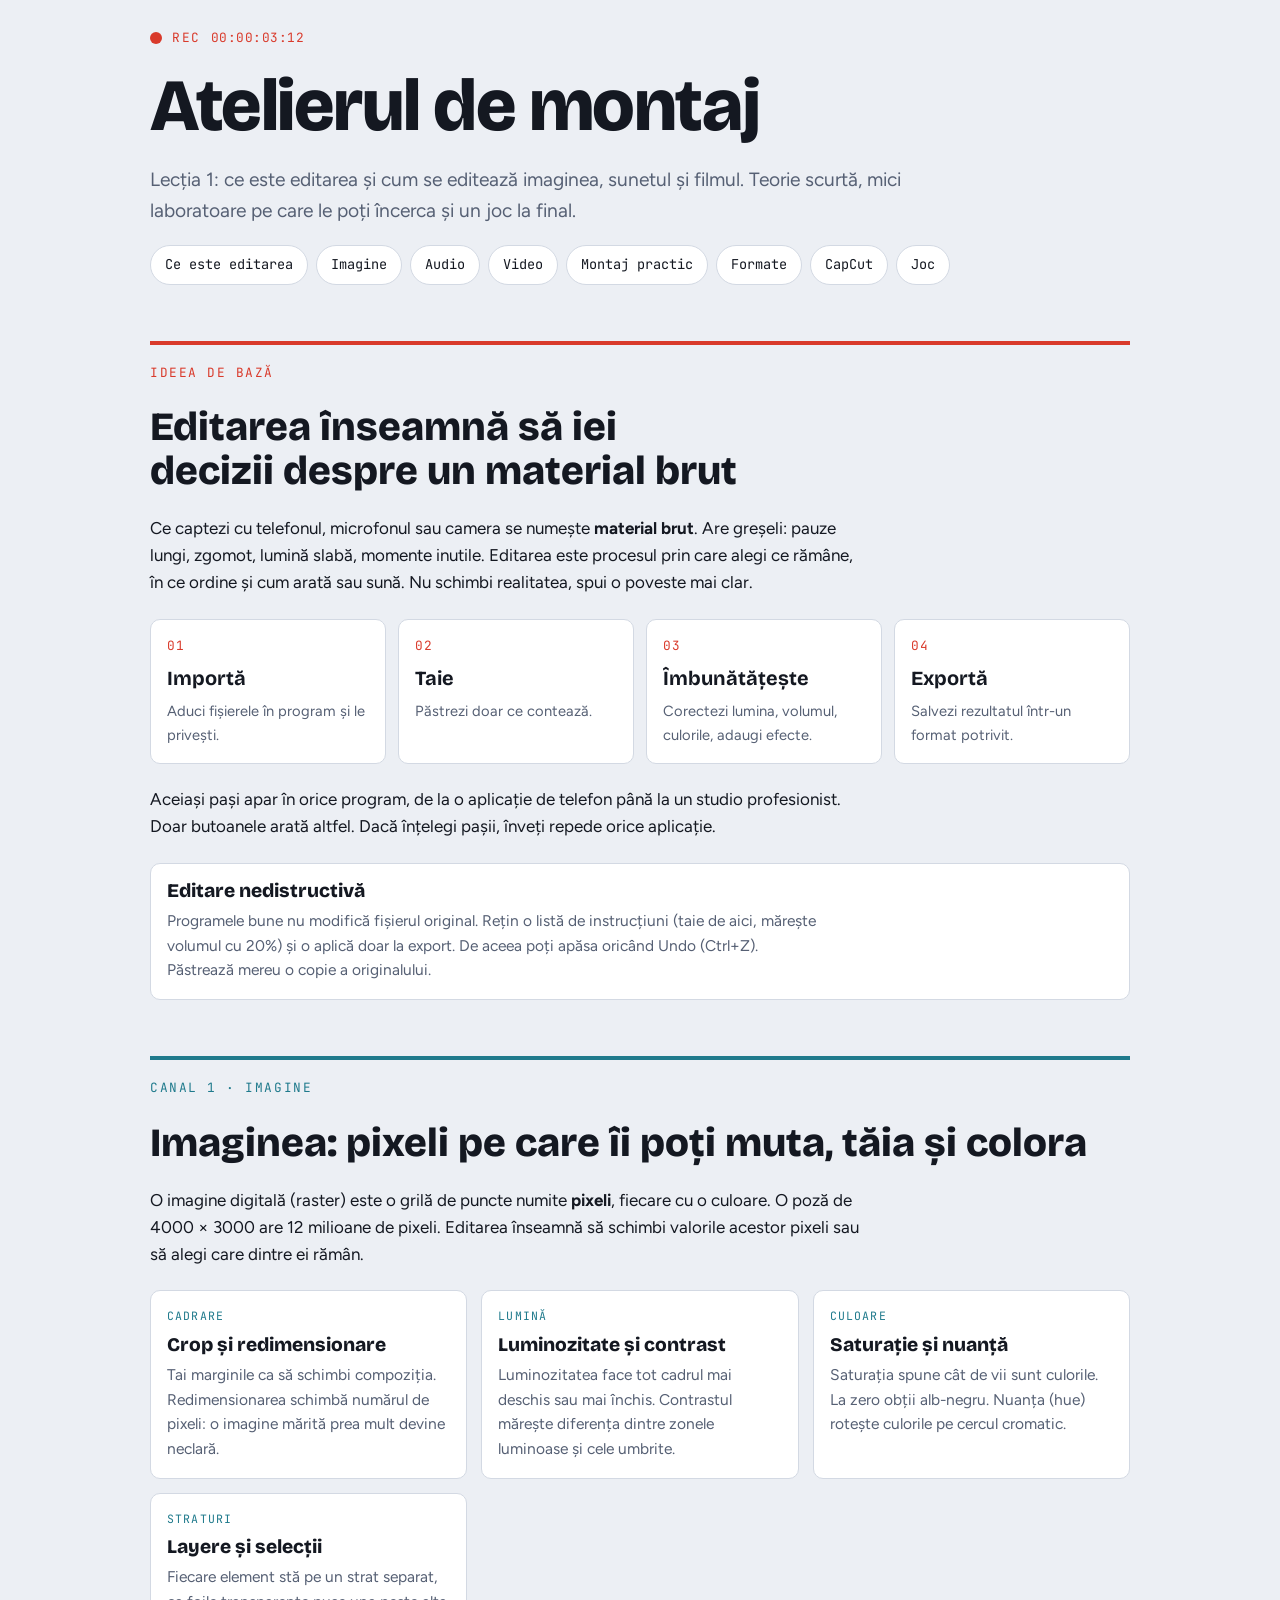
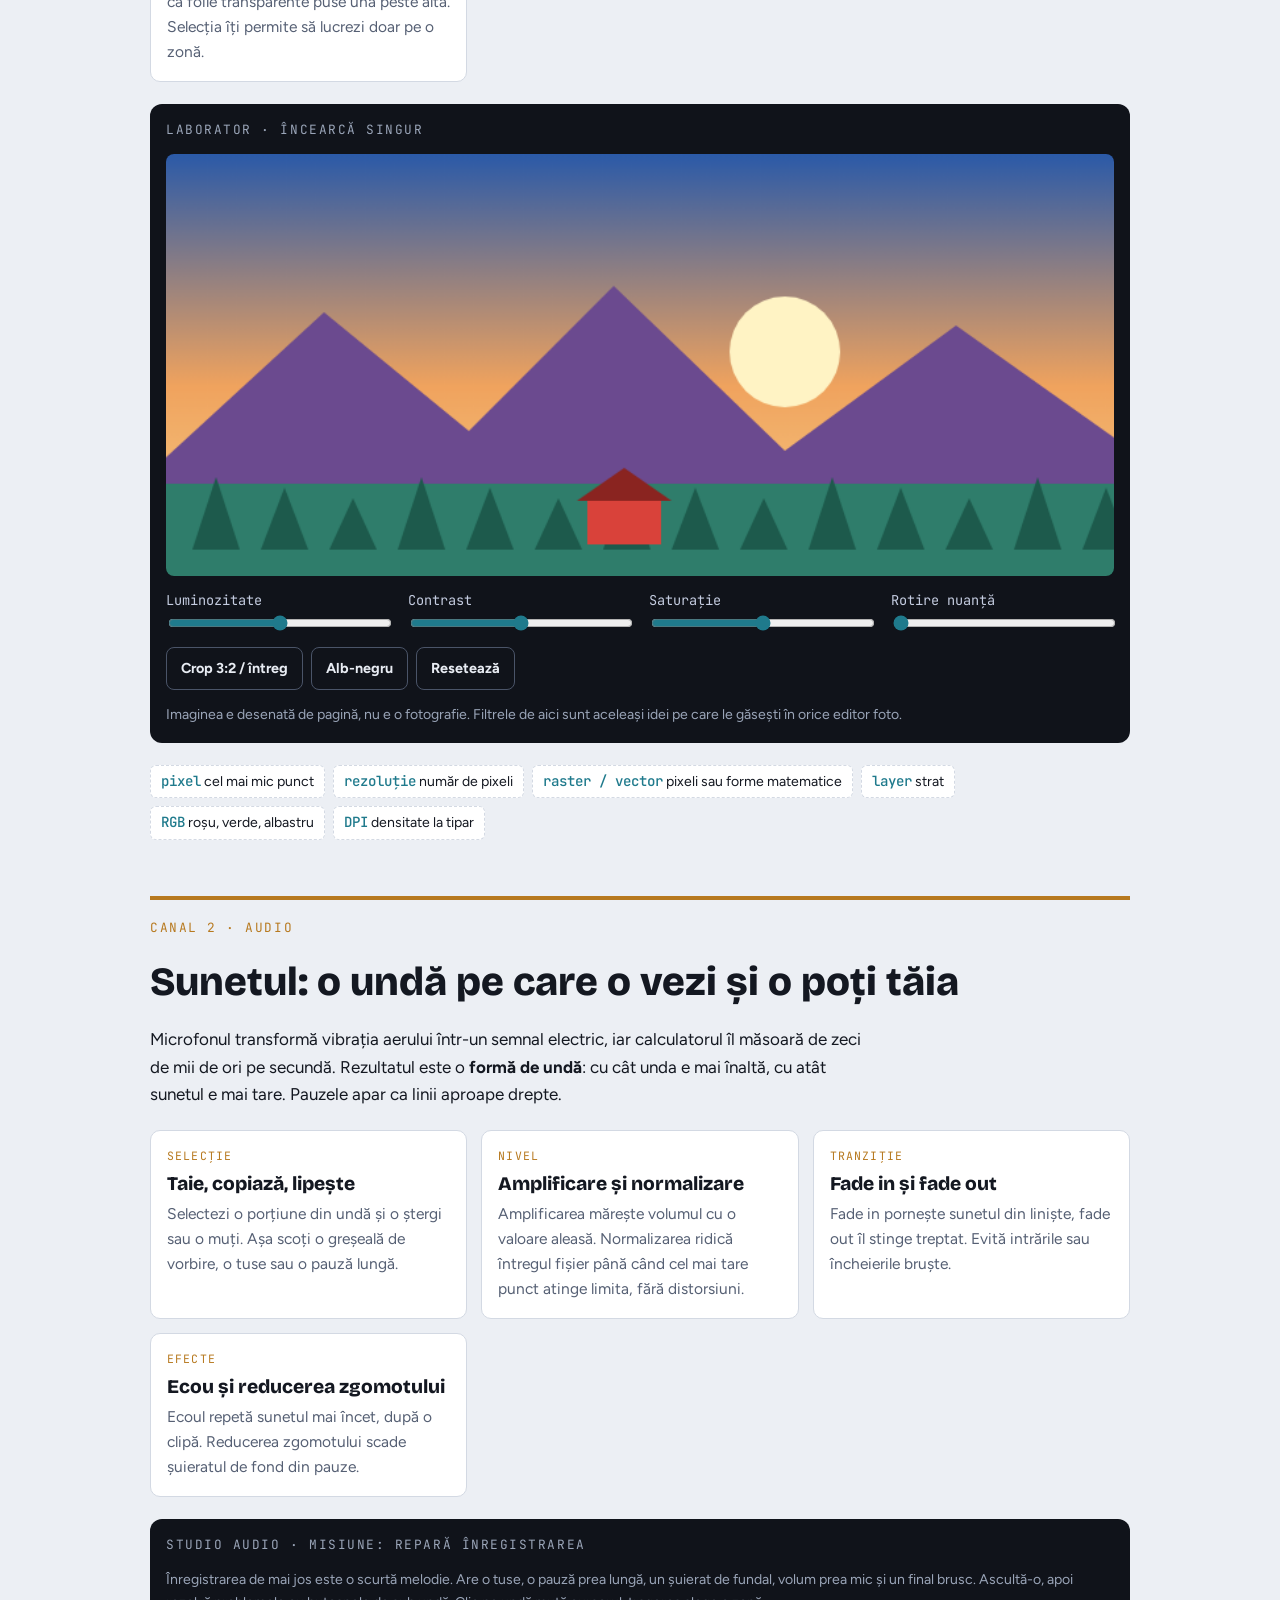
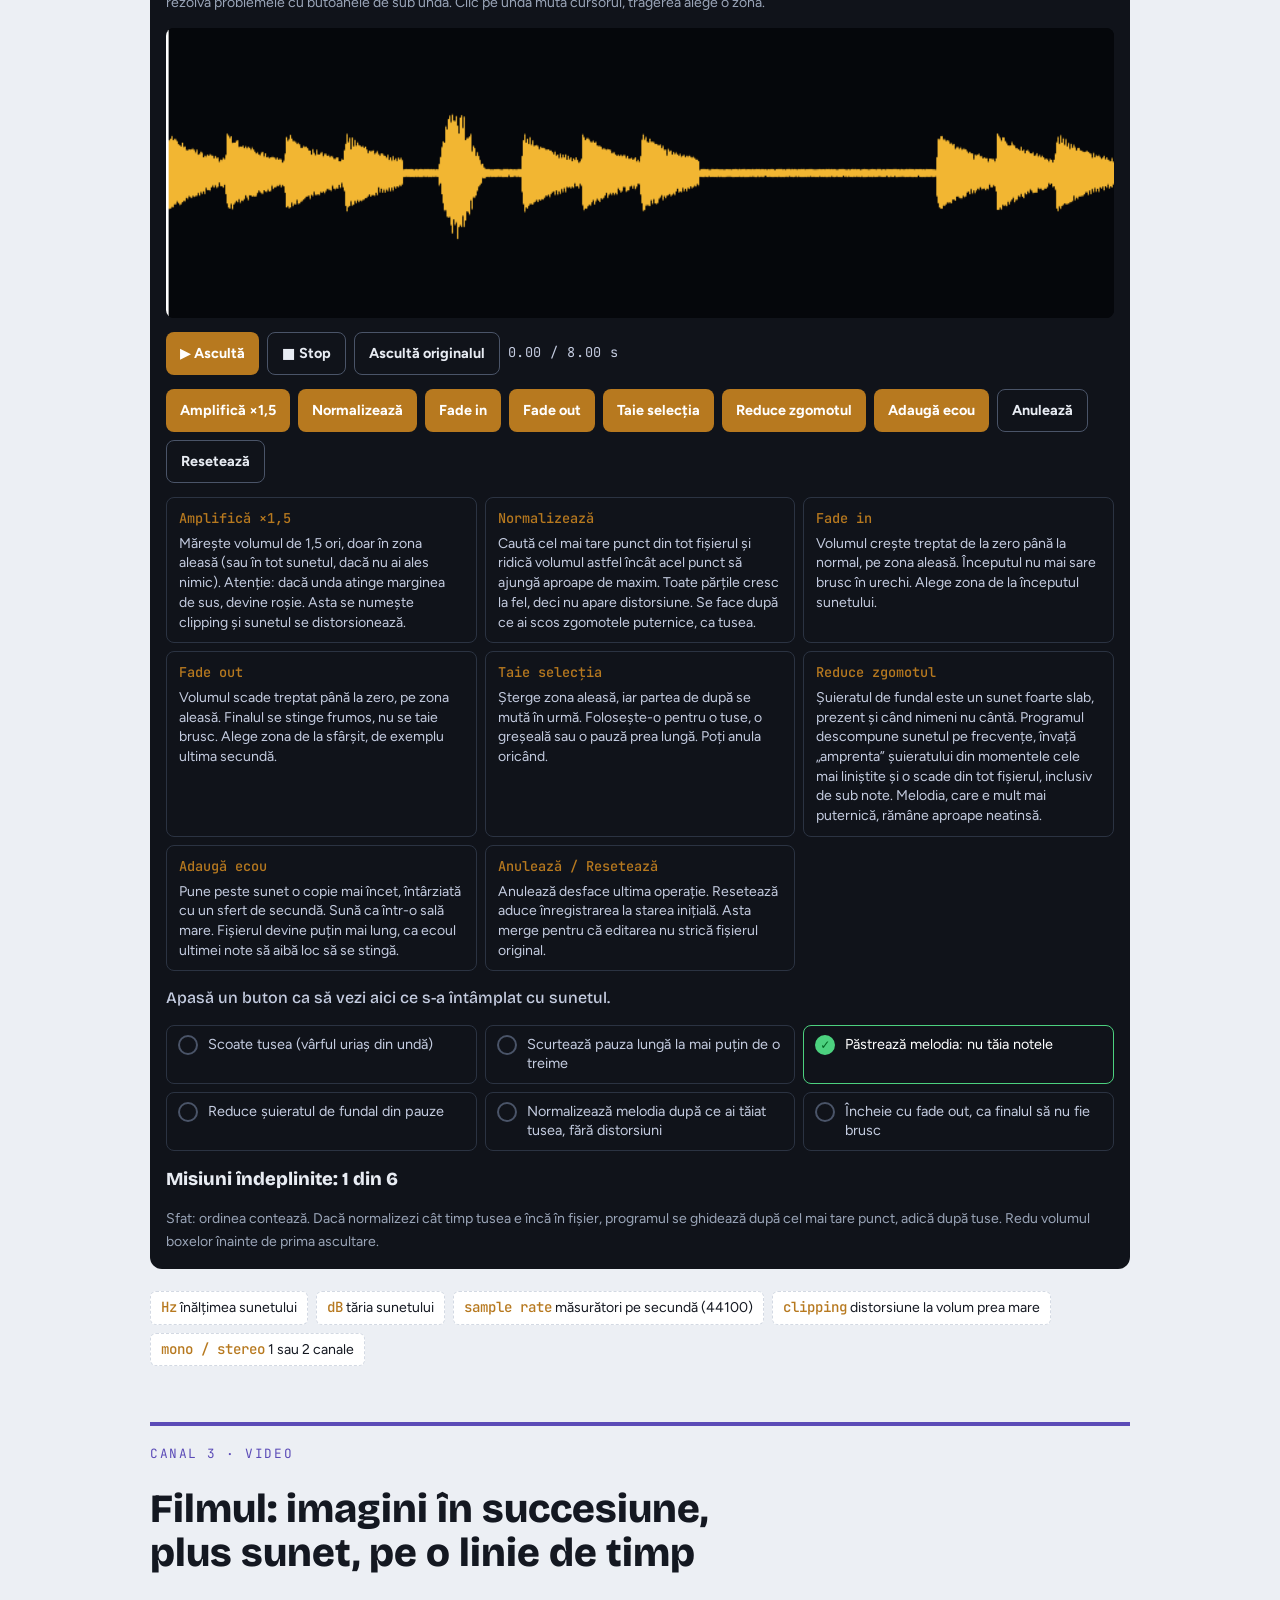
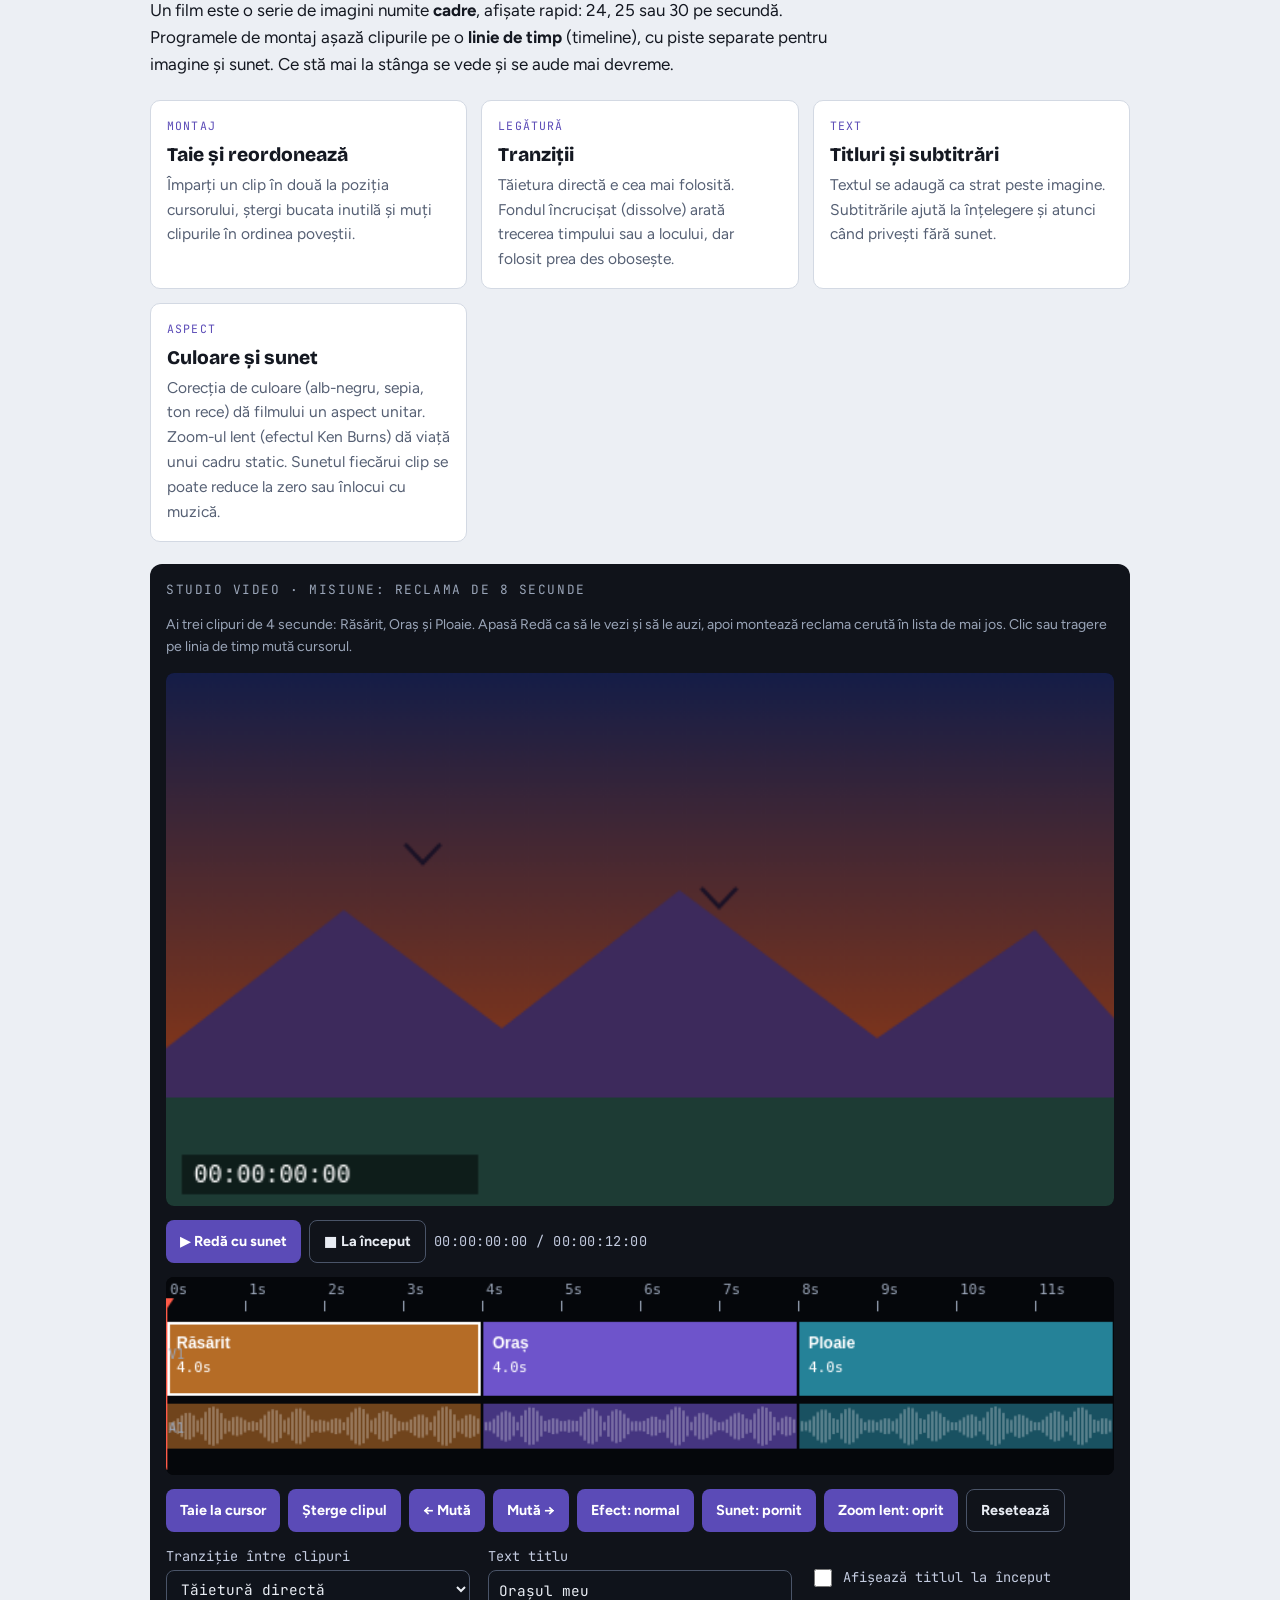
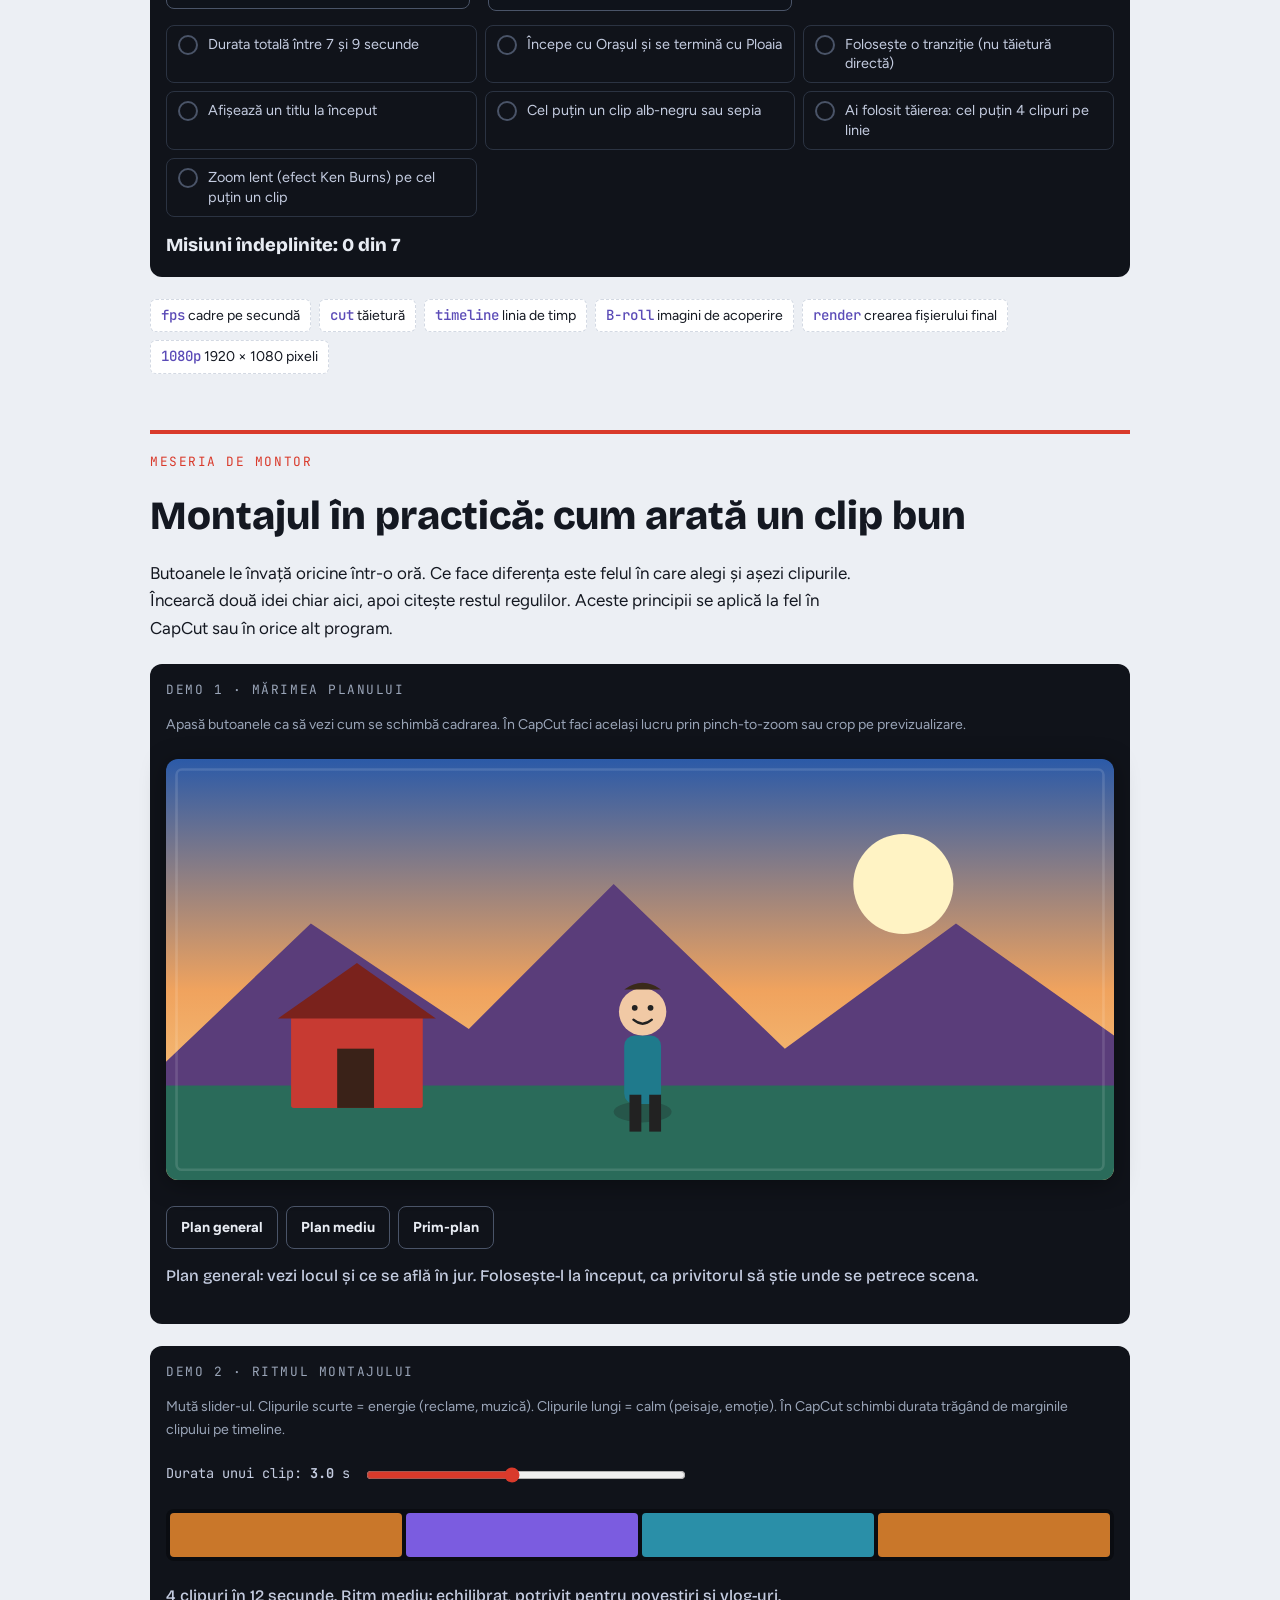
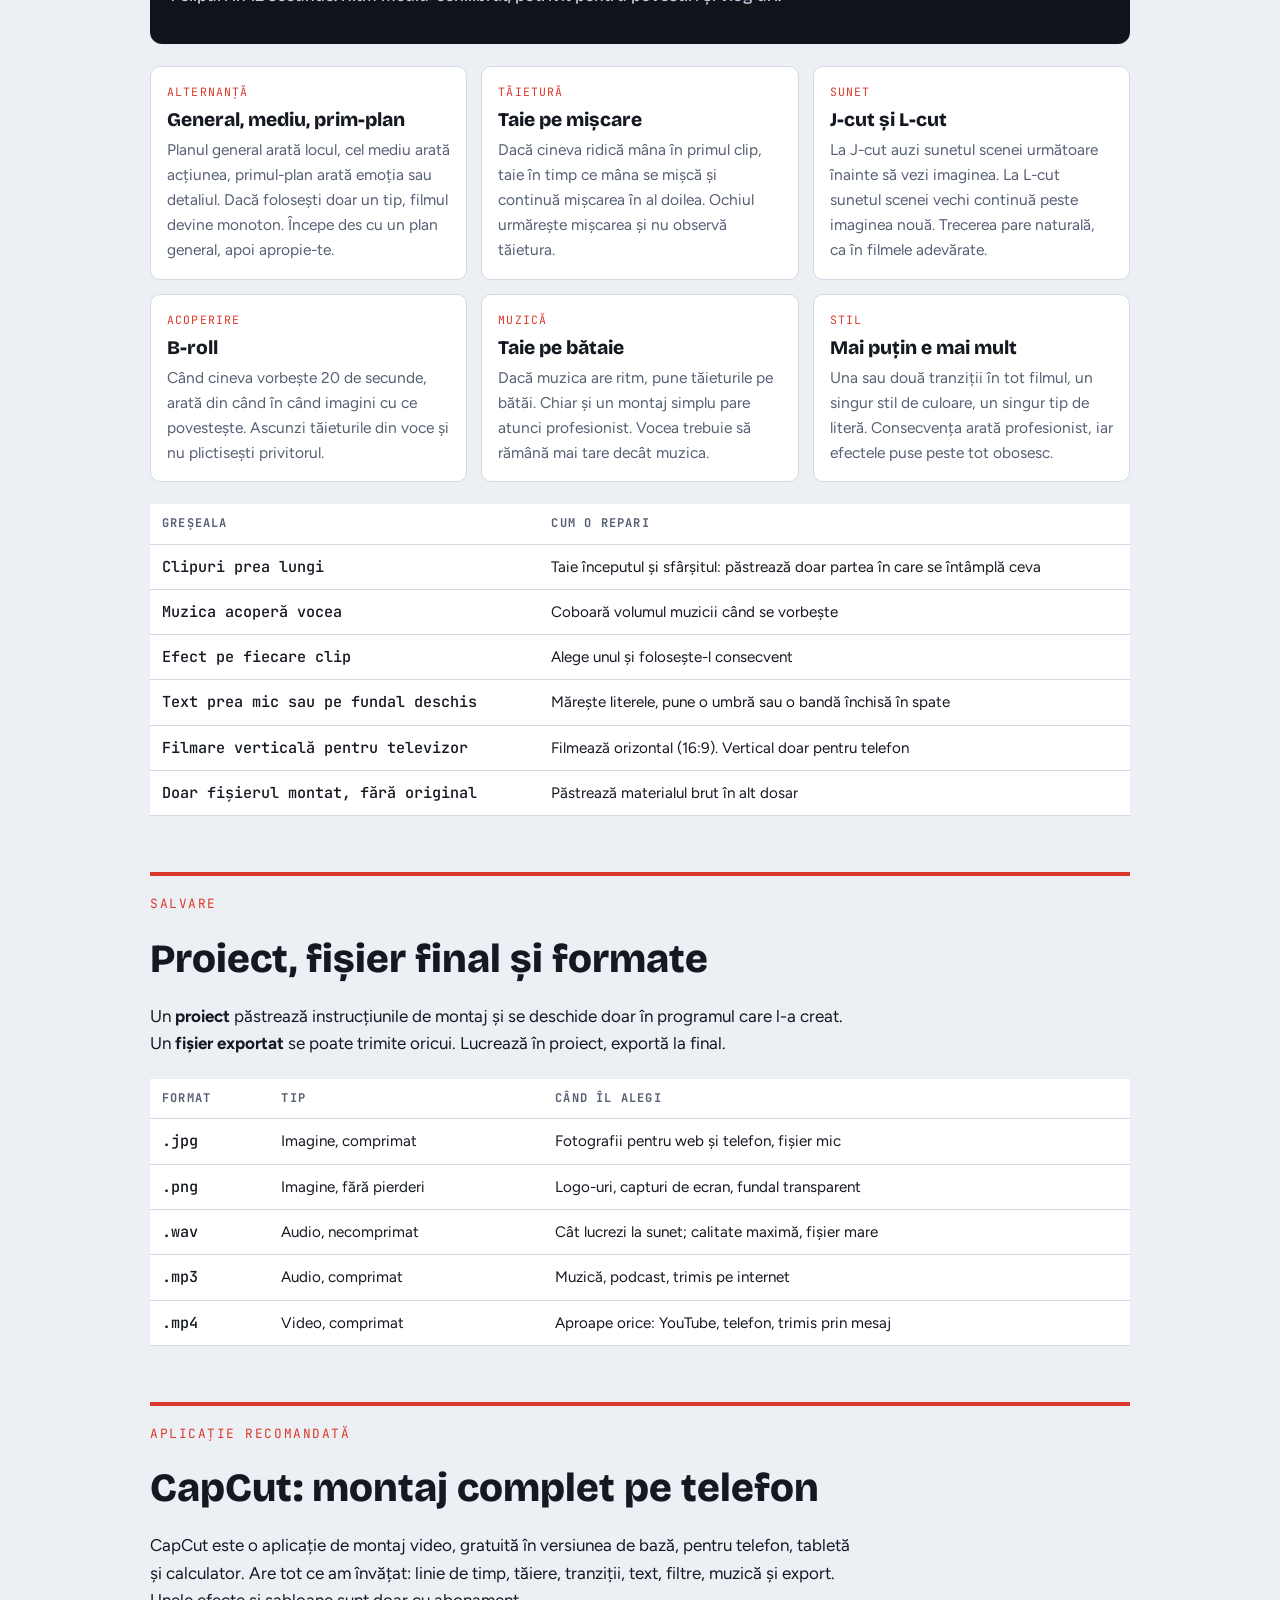
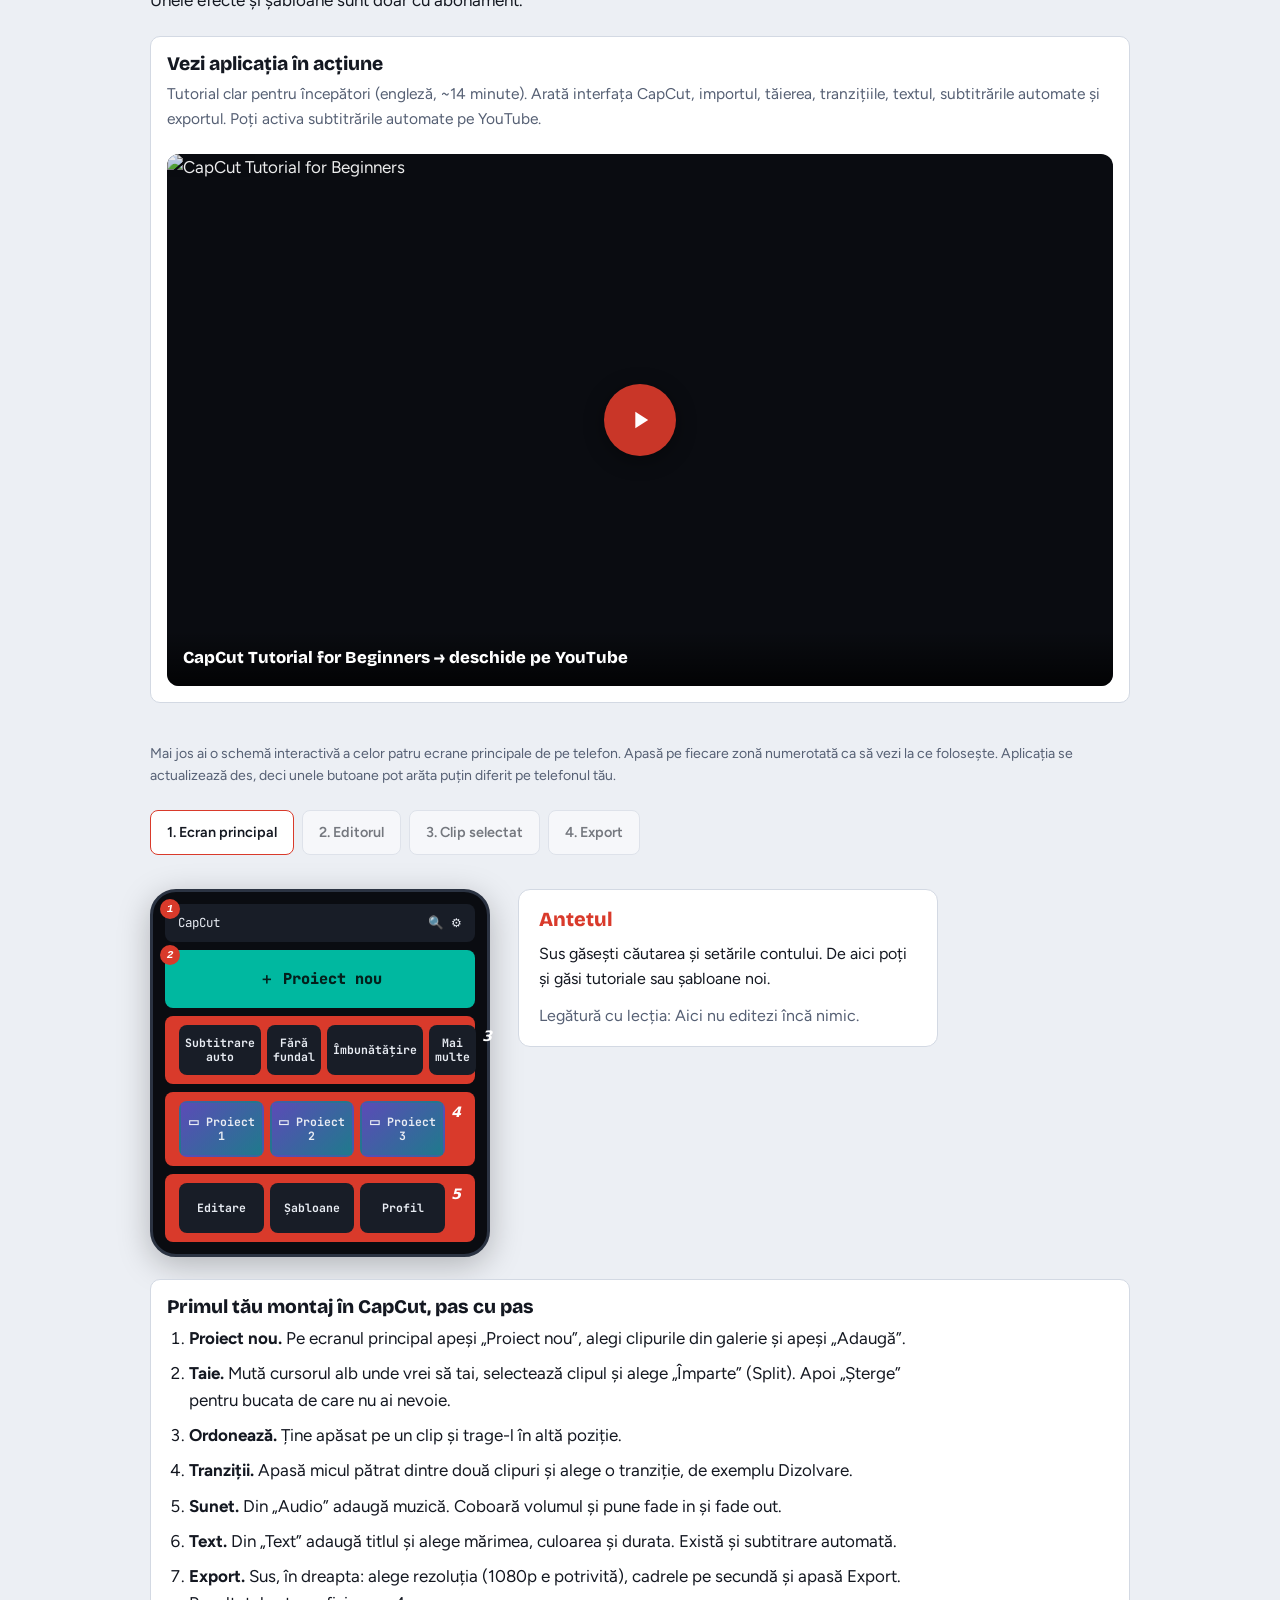
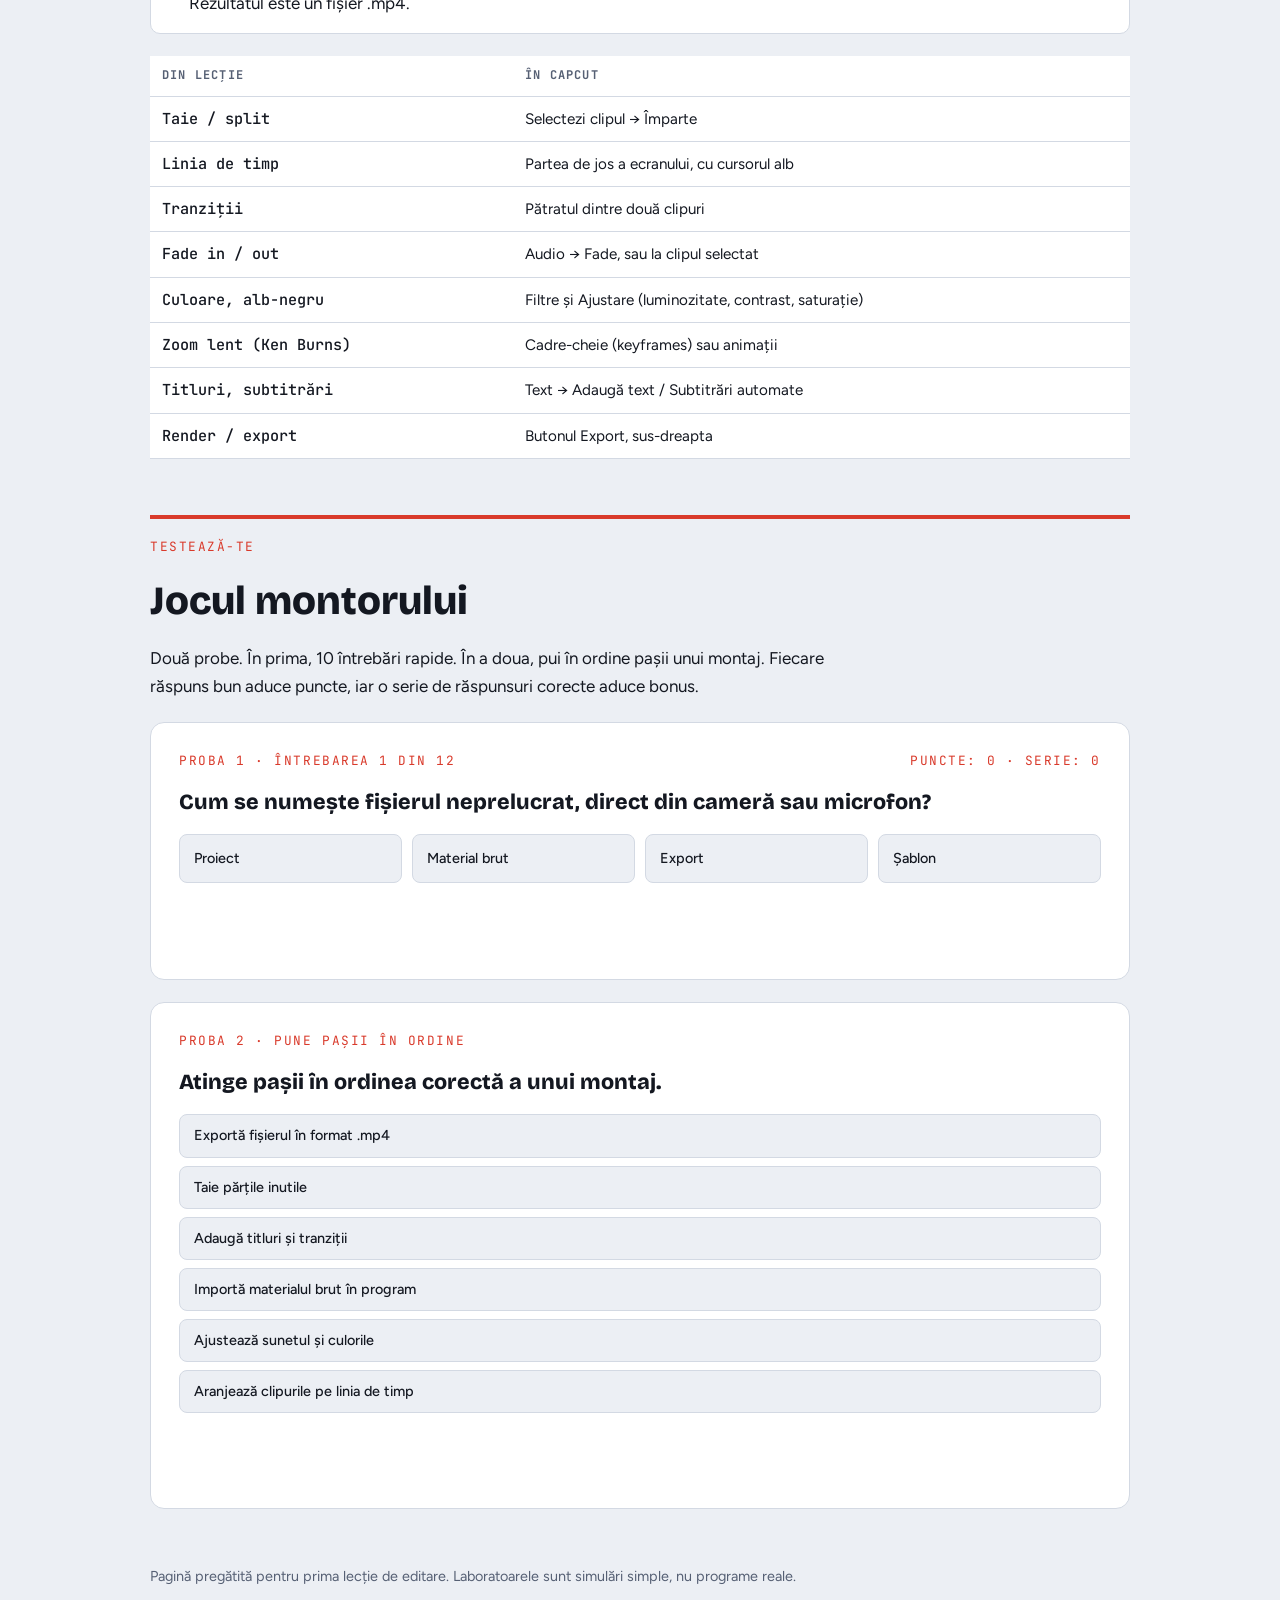
==== commit 6a9e71c1: "Add files via upload" ====
--- a/atelier-de-montaj.html
+++ b/atelier-de-montaj.html
@@ -113,6 +113,25 @@
 .ops div{border:1.5px solid #2b3342;border-radius:8px;padding:10px 12px;display:flex;flex-direction:column;gap:4px;min-width:0}
 .ops b{color:var(--c);font-family:var(--f-m);font-weight:500;font-size:.85rem}
 .ops span{font-size:.88rem;line-height:1.4;color:#c4cce0}
+
+.phone{width:min(100%,340px);background:#0a0c11;border:3px solid #2b3342;border-radius:26px;padding:12px;display:flex;flex-direction:column;gap:8px;color:#e8ecf3;font-size:.85rem;flex:none;box-shadow:0 8px 32px rgba(0,0,0,.25)}
+.phone .hs{all:unset;box-sizing:border-box;cursor:pointer;display:flex;align-items:center;justify-content:space-between;gap:6px;padding:9px 11px;border-radius:8px;background:#181d27;border:2px solid transparent;color:#e8ecf3;font-family:var(--f-m);font-size:.78rem;line-height:1.25}
+.phone .hs:hover{border-color:#4a5468}.phone .hs:focus-visible{outline:2px solid #fff}.phone .hs.on{border-color:var(--rec);background:#241a1c}
+.phone .pv{height:110px;background:linear-gradient(135deg,#2b5aa8,#f0a35e);justify-content:center;font-size:1.05rem;font-weight:700}
+.phone .tl{flex-direction:column;align-items:stretch}.phone .tl b{display:block;height:22px;border-radius:4px;margin-top:4px;font-weight:500;padding:3px 7px;font-size:.72rem}
+.phone .tb span{display:flex;flex-direction:column;align-items:center;font-size:.68rem}
+.cc{display:flex;gap:28px;flex-wrap:wrap;align-items:flex-start}.cc .info{flex:1;min-width:280px;max-width:420px;display:flex;flex-direction:column;gap:12px;background:var(--panel);border:1.5px solid var(--line);border-radius:12px;padding:18px 20px}
+.cc .info h3{color:var(--rec);font-size:1.25rem;margin:0}.cc .info p{font-size:1rem;line-height:1.55;color:var(--ink)}.ol2{margin:0;padding-left:22px;display:flex;flex-direction:column;gap:8px;max-width:70ch}
+
+.phone .hs{position:relative}.phone .hs .n{position:absolute;top:-7px;left:-7px;width:20px;height:20px;border-radius:50%;background:var(--rec);color:#fff;font-size:.7rem;display:grid;place-items:center;font-weight:700;z-index:2}
+.phone .row{display:flex;gap:6px}.phone .row .hs{flex:1;flex-direction:column;justify-content:center;min-height:54px;text-align:center;font-size:.7rem;padding:8px 4px}
+.phone .big{justify-content:center;min-height:58px;font-size:.95rem;background:#00b8a0;color:#04201c;font-weight:800}
+.phone .th{height:56px;background:linear-gradient(135deg,#5b4bb7,#1f7a8c)}
+.phone .ex{height:64px;align-items:flex-start;flex-direction:column;justify-content:center}
+.phone .bar{height:7px;border-radius:3px;background:#2b3342;width:100%;position:relative}.phone .bar i{position:absolute;inset:0 auto 0 0;background:var(--rec);border-radius:3px}
+#ccTabs{display:flex;flex-wrap:wrap;gap:8px;margin-bottom:12px}
+#ccTabs button{font-size:.9rem;padding:10px 16px;font-weight:600;background:var(--panel)!important;color:var(--ink)!important;border:1.5px solid var(--line)!important}
+#ccTabs button[aria-selected="true"],#ccTabs button:hover{border-color:var(--rec)!important}
 </style>
 
 </head>
@@ -123,7 +142,7 @@
   <h1>Atelierul de montaj</h1>
   <p class="lead">Lecția 1: ce este editarea și cum se editează imaginea, sunetul și filmul. Teorie scurtă, mici laboratoare pe care le poți încerca și un joc la final.</p>
   <nav class="nav" aria-label="Cuprins">
-    <a href="#ce-este">Ce este editarea</a><a href="#imagine">Imagine</a><a href="#audio">Audio</a><a href="#video">Video</a><a href="#formate">Formate</a><a href="#joc">Joc</a>
+    <a href="#ce-este">Ce este editarea</a><a href="#imagine">Imagine</a><a href="#audio">Audio</a><a href="#video">Video</a><a href="#practic">Montaj practic</a><a href="#formate">Formate</a><a href="#capcut">CapCut</a><a href="#joc">Joc</a>
   </nav>
 </header>
 
@@ -199,7 +218,7 @@
       <div><b>Fade in</b><span>Volumul crește treptat de la zero până la normal, pe zona aleasă. Începutul nu mai sare brusc în urechi. Alege zona de la începutul sunetului.</span></div>
       <div><b>Fade out</b><span>Volumul scade treptat până la zero, pe zona aleasă. Finalul se stinge frumos, nu se taie brusc. Alege zona de la sfârșit, de exemplu ultima secundă.</span></div>
       <div><b>Taie selecția</b><span>Șterge zona aleasă, iar partea de după se mută în urmă. Folosește-o pentru o tuse, o greșeală sau o pauză prea lungă. Poți anula oricând.</span></div>
-      <div><b>Reduce zgomotul</b><span>Șuieratul de fundal este un sunet foarte slab, prezent și când nimeni nu cântă. Funcția găsește bucățile mai slabe decât un prag și le reduce aproape la zero. Melodia, care e mai tare, rămâne neatinsă.</span></div>
+      <div><b>Reduce zgomotul</b><span>Șuieratul de fundal este un sunet foarte slab, prezent și când nimeni nu cântă. Programul descompune sunetul pe frecvențe, învață „amprenta” șuieratului din momentele cele mai liniștite și o scade din tot fișierul, inclusiv de sub note. Melodia, care e mult mai puternică, rămâne aproape neatinsă.</span></div>
       <div><b>Adaugă ecou</b><span>Pune peste sunet o copie mai încet, întârziată cu un sfert de secundă. Sună ca într-o sală mare. Fișierul devine puțin mai lung, ca ecoul ultimei note să aibă loc să se stingă.</span></div>
       <div><b>Anulează / Resetează</b><span>Anulează desface ultima operație. Resetează aduce înregistrarea la starea inițială. Asta merge pentru că editarea nu strică fișierul original.</span></div>
     </div>
@@ -219,7 +238,7 @@
     <div class="card"><span class="tag">Montaj</span><h3>Taie și reordonează</h3><p>Împarți un clip în două la poziția cursorului, ștergi bucata inutilă și muți clipurile în ordinea poveștii.</p></div>
     <div class="card"><span class="tag">Legătură</span><h3>Tranziții</h3><p>Tăietura directă e cea mai folosită. Fondul încrucișat (dissolve) arată trecerea timpului sau a locului, dar folosit prea des obosește.</p></div>
     <div class="card"><span class="tag">Text</span><h3>Titluri și subtitrări</h3><p>Textul se adaugă ca strat peste imagine. Subtitrările ajută la înțelegere și atunci când privești fără sunet.</p></div>
-    <div class="card"><span class="tag">Aspect</span><h3>Culoare și sunet</h3><p>Corecția de culoare dă filmului un aspect unitar. Sunetul fiecărui clip se poate reduce la zero sau înlocui cu muzică.</p></div>
+    <div class="card"><span class="tag">Aspect</span><h3>Culoare și sunet</h3><p>Corecția de culoare (alb-negru, sepia, ton rece) dă filmului un aspect unitar. Zoom-ul lent (efectul Ken Burns) dă viață unui cadru static. Sunetul fiecărui clip se poate reduce la zero sau înlocui cu muzică.</p></div>
   </div>
   <div class="lab" id="labVid">
     <div class="eyebrow">Studio video · misiune: reclama de 8 secunde</div>
@@ -234,10 +253,11 @@
       <button type="button" id="vR">Mută →</button>
       <button type="button" id="vFx">Efect: normal</button>
       <button type="button" id="vMute">Sunet: pornit</button>
+      <button type="button" id="vZoom">Zoom lent: oprit</button>
       <button type="button" class="ghost" id="vRst">Resetează</button>
     </div>
     <div class="ctrls">
-      <label>Tranziție între clipuri<select id="vTr"><option value="cut">Tăietură directă</option><option value="mix">Fond încrucișat</option></select></label>
+      <label>Tranziție între clipuri<select id="vTr"><option value="cut">Tăietură directă</option><option value="mix">Fond încrucișat</option><option value="wipe">Ștergere (wipe)</option><option value="dip">Prin negru (dip to black)</option></select></label>
       <label>Text titlu<input type="text" id="vTitle" value="Orașul meu" maxlength="28"></label>
       <label class="chk"><input type="checkbox" id="vTon"> Afișează titlul la început</label>
     </div>
@@ -245,6 +265,67 @@
     <div class="verdict" id="vVerd"></div>
   </div>
   <div class="vocab"><span><b>fps</b> cadre pe secundă</span><span><b>cut</b> tăietură</span><span><b>timeline</b> linia de timp</span><span><b>B-roll</b> imagini de acoperire</span><span><b>render</b> crearea fișierului final</span><span><b>1080p</b> 1920 × 1080 pixeli</span></div>
+</section>
+<section id="practic" class="ch" style="--c:var(--rec)">
+  <div class="eyebrow">Meseria de montor</div>
+  <h2>Montajul în practică: cum arată un clip bun</h2>
+  <p>Butoanele le învață oricine într-o oră. Ce face diferența este felul în care alegi și așezi clipurile. Încearcă două idei chiar aici, apoi citește restul regulilor. Aceste principii se aplică la fel în CapCut sau în orice alt program.</p>
+  <div class="lab" id="labPl" style="--c:var(--rec)">
+    <div class="eyebrow">Demo 1 · mărimea planului</div>
+    <p class="note" style="color:#9aa5b8;margin-bottom:8px">Apasă butoanele ca să vezi cum se schimbă cadrarea. În CapCut faci același lucru prin pinch-to-zoom sau crop pe previzualizare.</p>
+    <svg id="plS" viewBox="0 0 720 320" style="width:100%;border-radius:12px;display:block;background:#05070b;box-shadow:0 4px 24px rgba(0,0,0,.35)" role="img" aria-label="Scenă cu o persoană">
+      <defs>
+        <linearGradient id="plg" x1="0" y1="0" x2="0" y2="1"><stop offset="0" stop-color="#2b5aa8"/><stop offset=".55" stop-color="#f0a35e"/><stop offset="1" stop-color="#f7d28b"/></linearGradient>
+      </defs>
+      <rect width="720" height="320" fill="url(#plg)"/>
+      <circle cx="560" cy="95" r="38" fill="#fff3c4"/>
+      <path d="M0 230 L110 125 L230 205 L340 95 L470 220 L600 125 L720 210 V260 H0Z" fill="#5a3d7a"/>
+      <rect y="248" width="720" height="72" fill="#2a6b5a"/>
+      <!-- casă -->
+      <rect x="95" y="195" width="100" height="70" fill="#c73a32" rx="2"/>
+      <path d="M85 197 L145 155 L205 197Z" fill="#7a221c"/>
+      <rect x="130" y="220" width="28" height="45" fill="#3a2218"/>
+      <!-- persoană mai detaliată -->
+      <g id="person">
+        <ellipse cx="362" cy="268" rx="22" ry="8" fill="#1a1a1a" opacity=".25"/>
+        <rect x="348" y="210" width="28" height="52" rx="8" fill="#1f7a8c"/>
+        <rect x="352" y="255" width="9" height="28" fill="#222"/><rect x="367" y="255" width="9" height="28" fill="#222"/>
+        <circle cx="362" cy="192" r="18" fill="#f1c9a5"/>
+        <circle cx="356" cy="189" r="2.2" fill="#222"/><circle cx="368" cy="189" r="2.2" fill="#222"/>
+        <path d="M355 198 Q362 204 369 198" stroke="#222" fill="none" stroke-width="1.8" stroke-linecap="round"/>
+        <path d="M348 175 Q362 165 376 175" fill="#3a2a1a"/>
+      </g>
+      <rect x="8" y="8" width="704" height="304" fill="none" stroke="rgba(255,255,255,.12)" stroke-width="2" rx="4"/>
+    </svg>
+    <div class="btns" style="margin-top:12px"><button class="ghost" type="button" data-pl="0">Plan general</button><button class="ghost" type="button" data-pl="1">Plan mediu</button><button class="ghost" type="button" data-pl="2">Prim-plan</button></div>
+    <div class="verdict" id="plT" style="font-size:1rem;font-weight:500;color:#c4cce0;min-height:2.8em"></div>
+  </div>
+  <div class="lab" id="labRt" style="--c:var(--rec)">
+    <div class="eyebrow">Demo 2 · ritmul montajului</div>
+    <p class="note" style="color:#9aa5b8;margin-bottom:8px">Mută slider-ul. Clipurile scurte = energie (reclame, muzică). Clipurile lungi = calm (peisaje, emoție). În CapCut schimbi durata trăgând de marginile clipului pe timeline.</p>
+    <label style="font-family:var(--f-m);font-size:.85rem;color:#c4cce0;display:block;margin-bottom:10px">Durata unui clip: <b id="rtV">3.0</b> s <input id="rt" type="range" min="5" max="60" value="30" style="width:min(100%,320px);vertical-align:middle;margin-left:8px"></label>
+    <div id="rtB" style="display:flex;gap:4px;height:52px;border-radius:8px;overflow:hidden;background:#0a0c11;padding:4px"></div>
+    <div class="verdict" id="rtT" style="font-size:1rem;font-weight:500;color:#c4cce0;min-height:2.8em;margin-top:8px"></div>
+  </div>
+  <div class="cols">
+    <div class="card"><span class="tag">Alternanță</span><h3>General, mediu, prim-plan</h3><p>Planul general arată locul, cel mediu arată acțiunea, primul-plan arată emoția sau detaliul. Dacă folosești doar un tip, filmul devine monoton. Începe des cu un plan general, apoi apropie-te.</p></div>
+    <div class="card"><span class="tag">Tăietură</span><h3>Taie pe mișcare</h3><p>Dacă cineva ridică mâna în primul clip, taie în timp ce mâna se mișcă și continuă mișcarea în al doilea. Ochiul urmărește mișcarea și nu observă tăietura.</p></div>
+    <div class="card"><span class="tag">Sunet</span><h3>J-cut și L-cut</h3><p>La J-cut auzi sunetul scenei următoare înainte să vezi imaginea. La L-cut sunetul scenei vechi continuă peste imaginea nouă. Trecerea pare naturală, ca în filmele adevărate.</p></div>
+    <div class="card"><span class="tag">Acoperire</span><h3>B-roll</h3><p>Când cineva vorbește 20 de secunde, arată din când în când imagini cu ce povestește. Ascunzi tăieturile din voce și nu plictisești privitorul.</p></div>
+    <div class="card"><span class="tag">Muzică</span><h3>Taie pe bătaie</h3><p>Dacă muzica are ritm, pune tăieturile pe bătăi. Chiar și un montaj simplu pare atunci profesionist. Vocea trebuie să rămână mai tare decât muzica.</p></div>
+    <div class="card"><span class="tag">Stil</span><h3>Mai puțin e mai mult</h3><p>Una sau două tranziții în tot filmul, un singur stil de culoare, un singur tip de literă. Consecvența arată profesionist, iar efectele puse peste tot obosesc.</p></div>
+  </div>
+  <div class="tw"><table>
+    <thead><tr><th>Greșeala</th><th>Cum o repari</th></tr></thead>
+    <tbody>
+      <tr><td>Clipuri prea lungi</td><td>Taie începutul și sfârșitul: păstrează doar partea în care se întâmplă ceva</td></tr>
+      <tr><td>Muzica acoperă vocea</td><td>Coboară volumul muzicii când se vorbește</td></tr>
+      <tr><td>Efect pe fiecare clip</td><td>Alege unul și folosește-l consecvent</td></tr>
+      <tr><td>Text prea mic sau pe fundal deschis</td><td>Mărește literele, pune o umbră sau o bandă închisă în spate</td></tr>
+      <tr><td>Filmare verticală pentru televizor</td><td>Filmează orizontal (16:9). Vertical doar pentru telefon</td></tr>
+      <tr><td>Doar fișierul montat, fără original</td><td>Păstrează materialul brut în alt dosar</td></tr>
+    </tbody>
+  </table></div>
 </section>
 <section id="formate" class="ch" style="--c:var(--rec)">
   <div class="eyebrow">Salvare</div>
@@ -262,6 +343,47 @@
   </table></div>
 </section>
 
+<section id="capcut" class="ch" style="--c:var(--rec)">
+  <div class="eyebrow">Aplicație recomandată</div>
+  <h2>CapCut: montaj complet pe telefon</h2>
+  <p>CapCut este o aplicație de montaj video, gratuită în versiunea de bază, pentru telefon, tabletă și calculator. Are tot ce am învățat: linie de timp, tăiere, tranziții, text, filtre, muzică și export. Unele efecte și șabloane sunt doar cu abonament.</p>
+  
+  <div class="card" style="margin-bottom:18px">
+    <h3>Vezi aplicația în acțiune</h3>
+    <p class="note" style="color:var(--mute);margin-bottom:14px">Tutorial clar pentru începători (engleză, ~14 minute). Arată interfața CapCut, importul, tăierea, tranzițiile, textul, subtitrările automate și exportul. Poți activa subtitrările automate pe YouTube.</p>
+    <a href="https://www.youtube.com/watch?v=j5_471mO14c" target="_blank" rel="noopener" style="display:block;position:relative;border-radius:12px;overflow:hidden;background:#0a0c11;text-decoration:none;color:#fff">
+      <img src="https://img.youtube.com/vi/j5_471mO14c/hqdefault.jpg" alt="CapCut Tutorial for Beginners" style="width:100%;display:block;aspect-ratio:16/9;object-fit:cover;opacity:.92">
+      <span style="position:absolute;inset:0;display:grid;place-items:center">
+        <span style="width:72px;height:72px;border-radius:50%;background:rgba(217,58,43,.92);display:grid;place-items:center;box-shadow:0 4px 20px rgba(0,0,0,.4)">
+          <svg width="28" height="28" viewBox="0 0 24 24" fill="#fff"><path d="M8 5v14l11-7z"/></svg>
+        </span>
+      </span>
+      <span style="position:absolute;bottom:0;left:0;right:0;padding:14px 16px;background:linear-gradient(transparent,rgba(0,0,0,.75));font-family:var(--f-d);font-weight:800;font-size:1.05rem">CapCut Tutorial for Beginners → deschide pe YouTube</span>
+    </a>
+  </div>
+
+  <p class="note" style="color:var(--mute)">Mai jos ai o schemă interactivă a celor patru ecrane principale de pe telefon. Apasă pe fiecare zonă numerotată ca să vezi la ce folosește. Aplicația se actualizează des, deci unele butoane pot arăta puțin diferit pe telefonul tău.</p>
+  <div class="btns" id="ccTabs" role="tablist"></div>
+  <div class="cc">
+    <div class="phone" id="ccPhone" role="group" aria-label="Schema ecranului CapCut"></div>
+    <div class="info" aria-live="polite"><h3 id="ccT"></h3><p id="ccP"></p><p id="ccL" class="note" style="color:var(--mute)"></p></div>
+  </div>
+  <div class="card"><h3>Primul tău montaj în CapCut, pas cu pas</h3>
+   <ol class="ol2"><li><b>Proiect nou.</b> Pe ecranul principal apeși „Proiect nou”, alegi clipurile din galerie și apeși „Adaugă”.</li><li><b>Taie.</b> Mută cursorul alb unde vrei să tai, selectează clipul și alege „Împarte” (Split). Apoi „Șterge” pentru bucata de care nu ai nevoie.</li><li><b>Ordonează.</b> Ține apăsat pe un clip și trage-l în altă poziție.</li><li><b>Tranziții.</b> Apasă micul pătrat dintre două clipuri și alege o tranziție, de exemplu Dizolvare.</li><li><b>Sunet.</b> Din „Audio” adaugă muzică. Coboară volumul și pune fade in și fade out.</li><li><b>Text.</b> Din „Text” adaugă titlul și alege mărimea, culoarea și durata. Există și subtitrare automată.</li><li><b>Export.</b> Sus, în dreapta: alege rezoluția (1080p e potrivită), cadrele pe secundă și apasă Export. Rezultatul este un fișier .mp4.</li></ol></div>
+  <div class="tw"><table>
+    <thead><tr><th>Din lecție</th><th>În CapCut</th></tr></thead>
+    <tbody>
+      <tr><td>Taie / split</td><td>Selectezi clipul → Împarte</td></tr>
+      <tr><td>Linia de timp</td><td>Partea de jos a ecranului, cu cursorul alb</td></tr>
+      <tr><td>Tranziții</td><td>Pătratul dintre două clipuri</td></tr>
+      <tr><td>Fade in / out</td><td>Audio → Fade, sau la clipul selectat</td></tr>
+      <tr><td>Culoare, alb-negru</td><td>Filtre și Ajustare (luminozitate, contrast, saturație)</td></tr>
+      <tr><td>Zoom lent (Ken Burns)</td><td>Cadre-cheie (keyframes) sau animații</td></tr>
+      <tr><td>Titluri, subtitrări</td><td>Text → Adaugă text / Subtitrări automate</td></tr>
+      <tr><td>Render / export</td><td>Butonul Export, sus-dreapta</td></tr>
+    </tbody>
+  </table></div>
+</section>
 <section id="joc" class="ch" style="--c:var(--rec)">
   <div class="eyebrow">Testează-te</div>
   <h2>Jocul montorului</h2>
@@ -364,8 +486,27 @@
 $('aOut').onclick=()=>op(()=>{const a=rng(),L=Math.max(1,a[1]-a[0]);for(let i=a[0];i<a[1];i++)T.d[i]*=1-(i-a[0])/L});
 $('aCut').onclick=()=>{if(!sel){$('aExp').textContent='Taie selecția: mai întâi trage pe undă ca să alegi zona pe care vrei să o ștergi.';return}op(()=>{const a=rng();const d=new Float32Array(T.d.length-(a[1]-a[0])),f=new Uint8Array(d.length);
  d.set(T.d.subarray(0,a[0]));d.set(T.d.subarray(a[1]),a[0]);f.set(T.fl.subarray(0,a[0]));f.set(T.fl.subarray(a[1]),a[0]);T.d=d;T.fl=f;sel=null;cur=Math.min(a[0],d.length)});$('aExp').textContent=SAY.aCut};
-$('aDen').onclick=()=>op(()=>{const B=Math.floor(SR*.01);for(let b=0;b<T.d.length;b+=B){let p=0;const e=Math.min(T.d.length,b+B);for(let i=b;i<e;i++)p=Math.max(p,Math.abs(T.d[i]));
- if(p<.12)for(let i=b;i<e;i++)T.d[i]*=.05}});
+
+function denoise(d){const N=1024,H=256,K=N/2+1,n=d.length,F=Math.ceil((n+N)/H),w=new Float32Array(N);
+ for(let i=0;i<N;i++)w[i]=.5-.5*Math.cos(2*Math.PI*i/N);
+ const re=new Float32Array(N),im=new Float32Array(N),rev=new Uint16Array(N);
+ for(let i=0;i<N;i++){let r=0;for(let b=0;b<10;b++)if(i>>b&1)r|=1<<(9-b);rev[i]=r}
+ function fft(inv){for(let i=0;i<N;i++){const j=rev[i];if(j>i){let t=re[i];re[i]=re[j];re[j]=t;t=im[i];im[i]=im[j];im[j]=t}}
+  for(let len=2;len<=N;len<<=1){const a=(inv?2:-2)*Math.PI/len,wr=Math.cos(a),wi=Math.sin(a);
+   for(let i=0;i<N;i+=len){let cr=1,ci=0;for(let j=0;j<len/2;j++){const u=i+j,v=u+len/2,xr=re[v]*cr-im[v]*ci,xi=re[v]*ci+im[v]*cr;
+    re[v]=re[u]-xr;im[v]=im[u]-xi;re[u]+=xr;im[u]+=xi;const t=cr*wr-ci*wi;ci=cr*wi+ci*wr;cr=t}}}}
+ const R=new Float32Array(F*K),I=new Float32Array(F*K);
+ for(let f=0;f<F;f++){const st=f*H-(N-H);for(let i=0;i<N;i++){const p=st+i;re[i]=p>=0&&p<n?d[p]*w[i]:0;im[i]=0}fft(false);R.set(re.subarray(0,K),f*K);I.set(im.subarray(0,K),f*K)}
+ /* amprenta zgomotului: pentru fiecare frecvență, nivelul din momentele ei cele mai liniștite */
+ const nz=new Float32Array(K),col=new Float32Array(F);
+ for(let k=0;k<K;k++){for(let f=0;f<F;f++)col[f]=Math.hypot(R[f*K+k],I[f*K+k]);const c=col.slice().sort();nz[k]=c[Math.floor(F*.2)]*1.9}
+ const out=new Float32Array(n),g=new Float32Array(K);
+ for(let f=0;f<F;f++){for(let k=0;k<K;k++){const m=Math.hypot(R[f*K+k],I[f*K+k]);g[k]=Math.max(.03,1-2.2*nz[k]/(m+1e-9))}
+  for(let k=0;k<K;k++){const gg=(g[Math.max(0,k-1)]+g[k]+g[Math.min(K-1,k+1)])/3;const a=Math.max(g[k],gg);re[k]=R[f*K+k]*a;im[k]=I[f*K+k]*a}
+  for(let k=1;k<N/2;k++){re[N-k]=re[k];im[N-k]=-im[k]}
+  fft(true);const st=f*H-(N-H);for(let i=0;i<N;i++){const p=st+i;if(p>=0&&p<n)out[p]+=re[i]/N*w[i]/1.5}}
+ return out}
+$('aDen').onclick=()=>op(()=>{T.d=denoise(T.d)});
 $('aEcho').onclick=()=>op(()=>{const D=Math.floor(.25*SR),tail=Math.floor(.6*SR),n=T.d.length,d=new Float32Array(n+tail),f=new Uint8Array(n+tail);
  d.set(T.d);f.set(T.fl);for(let i=0;i<n+tail;i++){if(i>=D)d[i]=Math.max(-1,Math.min(1,d[i]+.4*d[i-D]))}
  for(let i=0;i<n+tail;i++)d[i]=Math.max(-1,Math.min(1,d[i]));T.d=d;T.fl=f});
@@ -394,7 +535,7 @@
  aIn:'Fade in: în zona aleasă volumul crește de la zero la normal. Dacă nu ai ales nicio zonă, efectul s-a întins pe tot fișierul.',
  aOut:'Fade out: în zona aleasă volumul scade până la zero. Pentru un final frumos alege ultima secundă a înregistrării.',
  aCut:'Zona aleasă a fost ștearsă, iar ce era după ea s-a mutat în urmă. Fișierul este acum mai scurt.',
- aDen:'Reducerea zgomotului: bucățile foarte slabe, adică șuieratul din pauze, au fost reduse aproape la zero. Ascultă pauza: acum e liniște.',
+ aDen:'Reducerea zgomotului: programul a învățat amprenta șuieratului (pe fiecare frecvență) și a scăzut-o din tot sunetul, nu doar din pauze. Ascultă și notele: fundalul nu mai șuieră, iar melodia a rămas.',
  aEcho:'Ecou: sub sunet s-a adăugat o copie mai încet, întârziată cu un sfert de secundă, plus o coadă ca ecoul să se stingă. Fișierul este mai lung.',
  aUndo:'Ultima operație a fost anulată.',aRst:'Înregistrarea a revenit la starea inițială.'};
 Object.keys(SAY).forEach(id=>{if(id!=='aCut')$(id).addEventListener('click',()=>{$('aExp').textContent=SAY[id]})});
@@ -430,7 +571,7 @@
 const SC={A:sceneA,B:sceneB,C:sceneC},NAME={A:'Răsărit',B:'Oraș',C:'Ploaie'},COL={A:'#c9772a',B:'#7b5ce0',C:'#2a8fa8'};
 function fx(g,m){if(m==='none')return;const im=g.getImageData(0,0,PW,PH),p=im.data;
  for(let i=0;i<p.length;i+=4){const l=.3*p[i]+.59*p[i+1]+.11*p[i+2];
-  if(m==='bw'){p[i]=p[i+1]=p[i+2]=l}else{p[i]=Math.min(255,l*1.15+25);p[i+1]=Math.min(255,l*.95+10);p[i+2]=l*.7}}
+  if(m==='bw'){p[i]=p[i+1]=p[i+2]=l}else if(m==='cold'){p[i]=l*.75;p[i+1]=Math.min(255,l*.95+10);p[i+2]=Math.min(255,l*1.15+25)}else{p[i]=Math.min(255,l*1.15+25);p[i+1]=Math.min(255,l*.95+10);p[i+2]=l*.7}}
  g.putImageData(im,0,0)}
 /* audio generat */
 const AB={};
@@ -448,21 +589,20 @@
 function abuf(src){return AB[src]||(AB[src]=mkAudio(src))}
 
 /* ===== VIDEO: montaj, redare, misiuni ===== */
-const FPS=25,HALF=.3,FXN={none:'normal',bw:'alb-negru',sepia:'sepia'},FXO=['none','bw','sepia'];
+const FPS=25,HALF=.3,FXN={none:'normal',bw:'alb-negru',sepia:'sepia',cold:'rece'},FXO=['none','bw','sepia','cold'];
 let clips,tpos=0,vplay=null,vTitleOn=false;
 function vreset(){clips=[{src:'A',in:0,dur:4,fx:'none',mute:false},{src:'B',in:0,dur:4,fx:'none',mute:false},{src:'C',in:0,dur:4,fx:'none',mute:false}];tpos=0;$('vTr').value='cut';$('vTon').checked=false;$('vTitle').value='Orașul meu'}
 const vtot=()=>clips.reduce((s,c)=>s+c.dur,0);
 function loc(t){let x=0;for(let i=0;i<clips.length;i++){const e=x+clips[i].dur;if(t<e||i===clips.length-1)return{k:i,cs:x,ce:e};x=e}return{k:0,cs:0,ce:0}}
-function drawClip(g,c,s){SC[c.src](g,Math.max(0,s))}
-function frame(t){const L=loc(t),c=clips[L.k],mix=$('vTr').value==='mix';
- go.clearRect(0,0,PW,PH);drawClip(go,c,c.in+(t-L.cs));fx(go,c.fx);
- gm.drawImage(off,0,0);
- let ov=null,a=0;
- if(mix&&clips[L.k+1]&&t>L.ce-HALF){ov=clips[L.k+1];a=(t-(L.ce-HALF))/(2*HALF);ov={c:ov,s:ov.in+(t-L.ce)}}
- else if(mix&&clips[L.k-1]&&t<L.cs+HALF){const p=clips[L.k-1];gm.clearRect(0,0,PW,PH);go.clearRect(0,0,PW,PH);drawClip(go,p,p.in+p.dur+(t-L.cs));fx(go,p.fx);gm.drawImage(off,0,0);
-  go.clearRect(0,0,PW,PH);drawClip(go,c,c.in+(t-L.cs));fx(go,c.fx);gp.drawImage(mix_,0,0);gp.globalAlpha=.5+(t-L.cs)/(2*HALF);gp.drawImage(off,0,0);gp.globalAlpha=1;return title(t)}
- gp.drawImage(mix_,0,0);
- if(ov){go.clearRect(0,0,PW,PH);drawClip(go,ov.c,ov.s);fx(go,ov.c.fx);gp.globalAlpha=a;gp.drawImage(off,0,0);gp.globalAlpha=1}
+function drawClip(g,c,s){g.save();if(c.zoom){const z=1+.3*Math.max(0,Math.min(1,(s-c.in)/c.dur));g.translate(PW/2,PH/2);g.scale(z,z);g.translate(-PW/2,-PH/2)}SC[c.src](g,Math.max(0,s));g.restore()}
+function frame(t){const tr=$('vTr').value;let A,B=null,p=0,x=0;
+ for(let i=0;i<clips.length-1;i++){x+=clips[i].dur;if(tr!=='cut'&&Math.abs(t-x)<HALF){const a=clips[i],b=clips[i+1];A={c:a,s:a.in+a.dur+(t-x)};B={c:b,s:b.in+(t-x)};p=(t-x+HALF)/(2*HALF);break}}
+ if(!B){const L=loc(t),c=clips[L.k];A={c,s:c.in+t-L.cs}}
+ gm.clearRect(0,0,PW,PH);drawClip(gm,A.c,A.s);fx(gm,A.c.fx);gp.drawImage(mix_,0,0);
+ if(B){go.clearRect(0,0,PW,PH);drawClip(go,B.c,B.s);fx(go,B.c.fx);
+  if(tr==='mix'){gp.globalAlpha=p;gp.drawImage(off,0,0);gp.globalAlpha=1}
+  else if(tr==='wipe'){gp.save();gp.beginPath();gp.rect(0,0,PW*p,PH);gp.clip();gp.drawImage(off,0,0);gp.restore();gp.fillStyle='#fff';gp.fillRect(PW*p-2,0,3,PH)}
+  else{if(p>=.5)gp.drawImage(off,0,0);gp.fillStyle='rgba(0,0,0,'+(1-Math.abs(2*p-1))+')';gp.fillRect(0,0,PW,PH)}}
  title(t)}
 function title(t){if($('vTon').checked&&t<2.4){const a=t<.4?t/.4:t>2?(2.4-t)/.4:1;gp.globalAlpha=Math.max(0,a);gp.fillStyle='rgba(0,0,0,.45)';gp.fillRect(0,PH/2-34,PW,64);
   gp.fillStyle='#fff';gp.font='800 34px "Bricolage Grotesque",sans-serif';gp.textAlign='center';gp.fillText($('vTitle').value||' ',PW/2,PH/2+12);gp.textAlign='left';gp.globalAlpha=1}
@@ -473,7 +613,7 @@
  clips.forEach((c,i)=>{const w=c.dur*sc;gt.fillStyle=COL[c.src];gt.globalAlpha=.9;gt.fillRect(x+1,34,w-2,56);gt.globalAlpha=.55;gt.fillRect(x+1,96,w-2,34);gt.globalAlpha=1;
   gt.strokeStyle='rgba(255,255,255,.55)';gt.beginPath();for(let k=0;k<w-4;k+=3){const h=c.mute?1:3+Math.abs(Math.sin((x+k)/7)*Math.sin((x+k)/19))*12;gt.moveTo(x+3+k,113-h);gt.lineTo(x+3+k,113+h)}gt.stroke();
   if(i===cur){gt.strokeStyle='#fff';gt.lineWidth=2;gt.strokeRect(x+2,35,w-4,54);gt.lineWidth=1}
-  gt.fillStyle='#fff';gt.font='bold 12px sans-serif';gt.fillText(NAME[c.src],x+8,54);gt.font='11px monospace';gt.fillText(c.dur.toFixed(1)+'s'+(c.fx!=='none'?' · '+FXN[c.fx]:'')+(c.mute?' · mut':''),x+8,72);x+=w});
+  gt.fillStyle='#fff';gt.font='bold 12px sans-serif';gt.fillText(NAME[c.src],x+8,54);gt.font='11px monospace';gt.fillText(c.dur.toFixed(1)+'s'+(c.fx!=='none'?' · '+FXN[c.fx]:'')+(c.mute?' · mut':'')+(c.zoom?' · zoom':''),x+8,72);x+=w});
  gt.fillStyle='#9aa5b8';gt.font='10px monospace';gt.fillText('V1',2,62);gt.fillText('A1',2,118);
  const hx=tpos*sc;gt.fillStyle='#ff5a48';gt.fillRect(hx-1,16,2,H-20);gt.beginPath();gt.moveTo(hx-6,16);gt.lineTo(hx+6,16);gt.lineTo(hx,25);gt.fill()}
 function refresh(){frame(tpos);drawT();$('vTime').textContent=tc(tpos,FPS)+' / '+tc(vtot(),FPS);vmis()}
@@ -484,7 +624,7 @@
 ct.addEventListener('pointerup',()=>{vdrag=false});
 function vseek(t){const was=!!vplay;if(was)vstop(true);tpos=t;refresh();if(was)vstart()}
 function vstop(keep){if(vplay){vplay.nodes.forEach(n=>{try{n.stop()}catch(e){}});vplay=null}$('vPlay').textContent='▶ Redă cu sunet'}
-function vstart(){const c=ac();if(tpos>=vtot()-.05)tpos=0;const T0=tpos,t0=c.currentTime+.05,nodes=[],mix=$('vTr').value==='mix';
+function vstart(){const c=ac();if(tpos>=vtot()-.05)tpos=0;const T0=tpos,t0=c.currentTime+.05,nodes=[],mix=$('vTr').value!=='cut';
  let x=0;clips.forEach((cl,i)=>{const cs=x,ce=x+cl.dur;x=ce;if(ce<=T0||cl.mute)return;const w=Math.max(cs,T0),when=t0+(w-T0);
   const s=c.createBufferSource();s.buffer=abuf(cl.src);const g=c.createGain();g.gain.value=.8;
   if(mix&&i>0&&w===cs){g.gain.setValueAtTime(0,when);g.gain.linearRampToValueAtTime(.8,when+HALF)}
@@ -501,20 +641,22 @@
 $('vDel').onclick=()=>ed(()=>{if(clips.length>1)clips.splice(loc(tpos).k,1)});
 $('vL').onclick=()=>ed(()=>{const k=loc(tpos).k;if(k>0){const c=clips.splice(k,1)[0];clips.splice(k-1,0,c);tpos=clips.slice(0,k-1).reduce((s,q)=>s+q.dur,0)+.01}});
 $('vR').onclick=()=>ed(()=>{const k=loc(tpos).k;if(k<clips.length-1){const c=clips.splice(k,1)[0];clips.splice(k+1,0,c);tpos=clips.slice(0,k+1).reduce((s,q)=>s+q.dur,0)+.01}});
-$('vFx').onclick=()=>ed(()=>{const c=clips[loc(tpos).k];c.fx=FXO[(FXO.indexOf(c.fx)+1)%3];$('vFx').textContent='Efect: '+FXN[c.fx]});
+$('vFx').onclick=()=>ed(()=>{const c=clips[loc(tpos).k];c.fx=FXO[(FXO.indexOf(c.fx)+1)%FXO.length];$('vFx').textContent='Efect: '+FXN[c.fx]});
+$('vZoom').onclick=()=>ed(()=>{const c=clips[loc(tpos).k];c.zoom=!c.zoom});
 $('vMute').onclick=()=>ed(()=>{const c=clips[loc(tpos).k];c.mute=!c.mute});
 ['vTr','vTon','vTitle'].forEach(i=>$(i).addEventListener('input',()=>{if(i!=='vTitle'||true){vstop();refresh()}}));
 $('vRst').onclick=()=>{vstop();vreset();refresh()};
 function vmis(){const tot=vtot(),f=clips[0],l=clips[clips.length-1];
- $('vFx').textContent='Efect: '+FXN[clips[loc(tpos).k].fx];$('vMute').textContent='Sunet: '+(clips[loc(tpos).k].mute?'oprit':'pornit');
+ $('vFx').textContent='Efect: '+FXN[clips[loc(tpos).k].fx];$('vMute').textContent='Sunet: '+(clips[loc(tpos).k].mute?'oprit':'pornit');$('vZoom').textContent='Zoom lent: '+(clips[loc(tpos).k].zoom?'pornit':'oprit');
  const M=[['Durata totală între 7 și 9 secunde',tot>=7&&tot<=9.05],
   ['Începe cu Orașul și se termină cu Ploaia',f.src==='B'&&l.src==='C'&&clips.length>1],
-  ['Folosește tranziția fond încrucișat',$('vTr').value==='mix'],
+  ['Folosește o tranziție (nu tăietură directă)',$('vTr').value!=='cut'],
   ['Afișează un titlu la început',$('vTon').checked&&$('vTitle').value.trim().length>0],
   ['Cel puțin un clip alb-negru sau sepia',clips.some(c=>c.fx!=='none')],
-  ['Ai folosit tăierea: cel puțin 4 clipuri pe linie',clips.length>=4]];
+  ['Ai folosit tăierea: cel puțin 4 clipuri pe linie',clips.length>=4],
+  ['Zoom lent (efect Ken Burns) pe cel puțin un clip',clips.some(c=>c.zoom)]];
  $('vMis').innerHTML=M.map(m=>'<li class="'+(m[1]?'ok':'')+'"><i>'+(m[1]?'✓':'')+'</i><span>'+m[0]+'</span></li>').join('');
- const k=M.filter(m=>m[1]).length;$('vVerd').textContent=k===6?'Reclama este gata. Apasă Redă și privește-o de la început.':'Misiuni îndeplinite: '+k+' din 6'}
+ const k=M.filter(m=>m[1]).length;$('vVerd').textContent=k===M.length?'Reclama este gata. Apasă Redă și privește-o de la început.':'Misiuni îndeplinite: '+k+' din '+M.length}
 vreset();refresh();
 
 /* ===== JOC 1: întrebări ===== */
@@ -528,6 +670,8 @@
  {q:'Ce format alegi pentru o melodie trimisă pe internet, cu fișier mic?',o:['.wav','.mp3','.png','.psd'],a:1,e:'.mp3 e comprimat și potrivit pentru trimis.'},
  {q:'Cum se numește crearea fișierului video final din proiect?',o:['Import','Selecție','Render / export','Normalizare'],a:2,e:'La render programul aplică toate instrucțiunile și scrie fișierul.'},
  {q:'Care este avantajul editării nedistructive?',o:['Fișierul e mai mic','Originalul rămâne neschimbat și poți anula','Nu ai nevoie de program','Sunetul e mai tare'],a:1,e:'Instrucțiunile se aplică doar la export, deci originalul e în siguranță.'},
+ {q:'Ce este B-roll-ul?',o:['Sunetul de fundal','Imagini de acoperire care ilustrează ce se spune','Un tip de export','Un efect de culoare'],a:1,e:'B-roll-ul acoperă tăieturile și arată ce se povestește.'},
+ {q:'Cum se numește crearea unei pauze scurte de negru între două clipuri?',o:['Dip to black','Normalizare','Crop','Clipping'],a:0,e:'Dip to black: imaginea se stinge în negru, apoi apare următorul clip.'},
  {q:'Un film are 25 fps. Câte cadre sunt în 2 secunde?',o:['25','50','100','12'],a:1,e:'25 × 2 = 50 de cadre.'}
 ];
 const g1=$('g1');let qi=0,pts=0,streak=0,locked=false,okc=0;
@@ -542,8 +686,8 @@
  g1.querySelector('#sc').textContent='Puncte: '+pts+' · serie: '+streak;
  const n=document.createElement('button');n.type='button';n.className='next';n.textContent=qi<Q.length-1?'Următoarea':'Vezi rezultatul';
  n.onclick=()=>{qi++;qi<Q.length?showQ():endQ()};g1.appendChild(n);n.focus()}
-function endQ(){const r=pts>=120?'Regizor':pts>=80?'Montor':'Stagiar';
- g1.innerHTML='<div class="eyebrow">Proba 1 · rezultat</div><div class="q">'+r+' · '+pts+' puncte</div><p>'+okc+' răspunsuri corecte din '+Q.length+'. Scorul maxim este 130 de puncte.</p>';
+function endQ(){const r=pts>=150?'Regizor':pts>=100?'Montor':'Stagiar';
+ g1.innerHTML='<div class="eyebrow">Proba 1 · rezultat</div><div class="q">'+r+' · '+pts+' puncte</div><p>'+okc+' răspunsuri corecte din '+Q.length+'. Scorul maxim este 170 de puncte.</p>';
  const b=document.createElement('button');b.type='button';b.className='next';b.textContent='Joacă din nou';b.onclick=()=>{qi=0;pts=0;streak=0;okc=0;showQ()};g1.appendChild(b)}
 showQ();
 
@@ -559,6 +703,89 @@
     if(nxt===S.length){const r=document.createElement('button');r.type='button';r.className='next';r.textContent='Încearcă din nou';r.onclick=showO;g2.appendChild(r)}}
    else{err++;fb.textContent='Nu încă. Gândește-te ce trebuie să existe înainte de acest pas.'}};
   box.appendChild(b)})}
+
+
+/* demo planuri + ritm */
+const PLV=['0 0 720 320','200 90 320 160','310 155 110 80'],PLX=['Plan general: vezi locul și ce se află în jur. Folosește-l la început, ca privitorul să știe unde se petrece scena.','Plan mediu: vezi persoana și acțiunea ei. E planul cel mai folosit pentru povestit.','Prim-plan: vezi doar detaliul sau chipul. Folosește-l pentru emoție sau când vrei să arăți un obiect important.'];
+function setPl(i){$('plS').setAttribute('viewBox',PLV[i]);$('plT').textContent=PLX[i]}
+document.querySelectorAll('[data-pl]').forEach(b=>b.onclick=()=>setPl(+b.dataset.pl));setPl(0);
+function rt(){const d=$('rt').value/10,n=Math.max(1,Math.round(12/d));$('rtV').textContent=d.toFixed(1);
+ const cs=['#c9772a','#7b5ce0','#2a8fa8'];$('rtB').innerHTML=Array.from({length:n},(_,i)=>'<div style="flex:1;background:'+cs[i%3]+';border-radius:4px"></div>').join('');
+ $('rtT').textContent=n+' clipuri în 12 secunde. '+(d<=2?'Ritm rapid: multă energie, potrivit pentru reclame, sport, muzică.':d<=4?'Ritm mediu: echilibrat, potrivit pentru povestiri și vlog-uri.':'Ritm lent: calm și contemplativ, potrivit pentru peisaje sau momente emoționante.')}
+$('rt').oninput=rt;rt();
+/* CapCut: ecrane */
+const th='<span style="font-size:.6rem">';
+const CS=[
+ {n:'1. Ecran principal',r:[
+  {k:'Antet',c:'',h:'<span>CapCut</span><span>🔍 ⚙</span>',t:'Antetul',p:'Sus găsești căutarea și setările contului. De aici poți și găsi tutoriale sau șabloane noi.',l:'Aici nu editezi încă nimic.'},
+  {k:'Nou',c:'big',h:'＋ Proiect nou',t:'Proiect nou',p:'Butonul principal. Îl apeși, alegi din galerie clipurile sau pozele și apeși „Adaugă”. Se deschide editorul cu materialul tău brut importat.',l:'Pasul „Importă” din lecție.'},
+  {k:'Unelte',c:'row',h:'',rows:['Subtitrare auto','Fără fundal','Îmbunătățire','Mai multe'],t:'Instrumente rapide',p:'Scurtături pentru lucruri care altfel ar dura mult: subtitrări generate automat din voce, scoaterea fundalului dintr-un clip sau îmbunătățirea calității. Unele cer cont sau abonament.',l:'Automatizări bazate pe inteligență artificială.'},
+  {k:'Proiecte',c:'row',h:'',rows:['▭ Proiect 1','▭ Proiect 2','▭ Proiect 3'],th:1,t:'Proiectele tale',p:'Aici sunt proiectele începute. Le deschizi oricând și continui de unde ai rămas, pentru că aplicația salvează automat instrucțiunile de montaj.',l:'Editare nedistructivă: originalul rămâne în galerie.'},
+  {k:'Meniu',c:'row',h:'',rows:['Editare','Șabloane','Profil'],t:'Bara de jos',p:'Editare este locul tău de lucru. Șabloane oferă clipuri gata făcute pe care schimbi doar pozele. Profil conține contul și setările.',l:''}]},
+ {n:'2. Editorul',r:[
+  {k:'Sus',c:'',h:'<span>✕</span><span>1080p ▾</span><span style="background:var(--rec);padding:2px 8px;border-radius:5px">Export</span>',t:'Bara de sus',p:'✕ te duce înapoi (proiectul se salvează). 1080p este rezoluția exportului. Export creează fișierul final.',l:'Render / export.'},
+  {k:'Prev',c:'pv',h:'Previzualizare',t:'Previzualizarea',p:'Vezi filmul exact cum va arăta. Cu două degete poți mări, micșora sau roti un clip, direct pe imagine.',l:'Cadrare / crop.'},
+  {k:'Ctl',c:'',h:'<span>00:03 / 00:12</span><span>▶ ↶ ↷ ⛶</span>',t:'Redare și anulare',p:'Triunghiul pornește redarea. Săgețile curbe sunt Undo și Redo. Cadrul mare de la capăt trece în ecran complet. Codul de timp arată unde e cursorul.',l:'Ca Ctrl+Z din laboratoare.'},
+  {k:'Timp',c:'tl',h:'<span>▼ 00:03 ─ 00:06 ─ 00:09</span><b style="background:#5b4bb7">Clip 1</b><b style="background:#1f7a8c">Clip 2</b><b style="background:#b7791f;margin-top:6px">♪ Muzică</b>',t:'Linia de timp',p:'Clipurile stau unul după altul, cu cursorul alb pe poziția curentă. Ciupești cu două degete ca să mărești timpul. Tragi marginea unui clip ca să-l scurtezi. Ții apăsat și muți ca să schimbi ordinea. Sub video apar pistele de muzică și de text.',l:'Timeline cu piste separate.'},
+  {k:'Unelte',c:'row',h:'',rows:['✂ Editare','♪ Audio','T Text','✦ Efecte','◐ Filtre'],t:'Bara de unelte',p:'Editare: tăiere, viteză, volum, animații. Audio: muzică, efecte sonore, voce înregistrată. Text: titluri și subtitrări. Efecte și Filtre: aspectul culorilor. Meniul se derulează lateral.',l:'Toate pe un singur ecran.'}]},
+ {n:'3. Clip selectat',r:[
+  {k:'Clip',c:'tl',h:'<span>Clip selectat (chenar alb)</span><b style="background:#5b4bb7;outline:2px solid #fff">Clip 1 ▕ ▏</b><b style="background:#1f7a8c">Clip 2</b>',t:'Clipul selectat',p:'Apeși o dată pe un clip: primește un chenar alb cu mânere la margini. Tragi mânerele ca să-l scurtezi. Bara de jos se schimbă și arată uneltele acelui clip.',l:'Selecție.'},
+  {k:'Tai',c:'row',h:'',rows:['Împarte','Viteză','Animații','Volum'],t:'Împarte și Viteză',p:'Împarte taie clipul în două exact la cursor. Viteză îl încetinește (slow motion) sau îl accelerează. E cea mai folosită pereche de butoane.',l:'Taie la cursor, ca în laboratorul video.'},
+  {k:'Aspect',c:'row',h:'',rows:['Animații','Ajustare','Filtre','Reversă'],t:'Aspect',p:'Animații pun mișcare la intrare sau ieșire. Ajustare modifică luminozitatea, contrastul și saturația. Reversă redă clipul invers.',l:'Aceleași reglaje ca în laboratorul foto.'},
+  {k:'Sunet',c:'row',h:'',rows:['Volum','Fade','Șterge','Duplică'],t:'Sunet și ștergere',p:'Volum coboară sau ridică sunetul clipului. Fade adaugă intrarea sau ieșirea treptată. Șterge scoate clipul, iar Duplică îl copiază.',l:'Fade in / fade out din lecție.'}]},
+ {n:'4. Export',r:[
+  {k:'Prev',c:'pv',h:'Previzualizare',t:'Previzualizarea finală',p:'Vezi filmul ultima oară înainte de export. Verifică titlul, sunetul și finalul.',l:''},
+  {k:'Res',c:'ex',h:'<span>Rezoluție: 1080p</span><div class="bar"><i style="width:75%"></i></div>',t:'Rezoluție',p:'Rezoluția spune câți pixeli are fiecare cadru. 1080p (1920 × 1080) este alegerea potrivită pentru aproape orice. Valorile mai mari fac fișierul mult mai mare.',l:'Pixeli și rezoluție din lecția despre imagine.'},
+  {k:'Fps',c:'ex',h:'<span>Cadre/s: 30</span><div class="bar"><i style="width:50%"></i></div>',t:'Cadre pe secundă',p:'Numărul de imagini afișate într-o secundă. 24 sau 25 dau aspect de film, 30 e uzual pentru telefon, 60 e mai fluid, dar fișierul crește.',l:'fps.'},
+  {k:'Biti',c:'ex',h:'<span>Calitate: recomandată</span><div class="bar"><i style="width:55%"></i></div>',t:'Calitate și dimensiune',p:'Cu cât calitatea e mai mare, cu atât fișierul e mai mare. Aplicația arată aproximativ cât va avea. Recomandată este alegerea sigură.',l:'Format .mp4, comprimat.'},
+  {k:'Go',c:'big',h:'Export',t:'Butonul Export',p:'Aplicația aplică toate instrucțiunile de montaj și creează fișierul final în galeria telefonului. Poți apoi să-l trimiți sau să-l postezi. Nu închide aplicația până termină.',l:'Render.'}]}];
+const ccP=$('ccPhone'),ccTb=$('ccTabs');let cScr=0;
+function ccShow(i){const sc=CS[i];cScr=i;ccP.innerHTML='';
+ sc.r.forEach((r,j)=>{const b=document.createElement('button');b.type='button';b.className='hs '+r.c;
+  if(r.rows){
+    b.className='row';
+    b.style.cssText='display:flex;gap:6px;width:100%;position:relative';
+    r.rows.forEach(x=>{
+      const q=document.createElement('span');
+      q.className='hs'+(r.th?' th':'');
+      q.style.cssText='flex:1;display:flex;align-items:center;justify-content:center;text-align:center;min-height:'+(r.th?56:50)+'px;font-size:.72rem;cursor:pointer;position:relative;padding:6px 4px;line-height:1.2';
+      if(r.th)q.style.background='linear-gradient(135deg,#5b4bb7,#1f7a8c)';
+      q.textContent=x;
+      q.onclick=()=>pick(b,r,q);
+      b.appendChild(q);
+    });
+    const nb=document.createElement('i');nb.className='n';nb.textContent=j+1;
+    b.appendChild(nb);
+  }else{
+    b.innerHTML=r.h+'<i class="n">'+(j+1)+'</i>';
+    b.onclick=()=>pick(b,r);
+  }
+  ccP.appendChild(b);
+ });
+ ccTb.querySelectorAll('button').forEach((x,k)=>{x.style.opacity=k===i?1:.55;x.style.borderColor=k===i?'var(--rec)':'';});
+ info(sc.r[0]);
+}
+function info(r){
+  $('ccT').textContent=r.t;
+  $('ccP').textContent=r.p;
+  const l=$('ccL');
+  if(r.l){l.textContent='Legătură cu lecția: '+r.l;l.hidden=false;}
+  else{l.textContent='';l.hidden=true;}
+}
+function pick(b,r,q){ccP.querySelectorAll('.on').forEach(x=>x.classList.remove('on'));(q||b).classList.add('on');info(r)}
+CS.forEach((c,i)=>{
+  const b=document.createElement('button');
+  b.type='button';
+  b.className='ghost';
+  b.textContent=c.n;
+  b.setAttribute('aria-selected', i===0?'true':'false');
+  b.onclick=()=>{
+    ccShow(i);
+    ccTb.querySelectorAll('button').forEach((x,k)=>x.setAttribute('aria-selected',k===i?'true':'false'));
+  };
+  ccTb.appendChild(b);
+});
+ccShow(0);
 showO();
 })();
 </script>
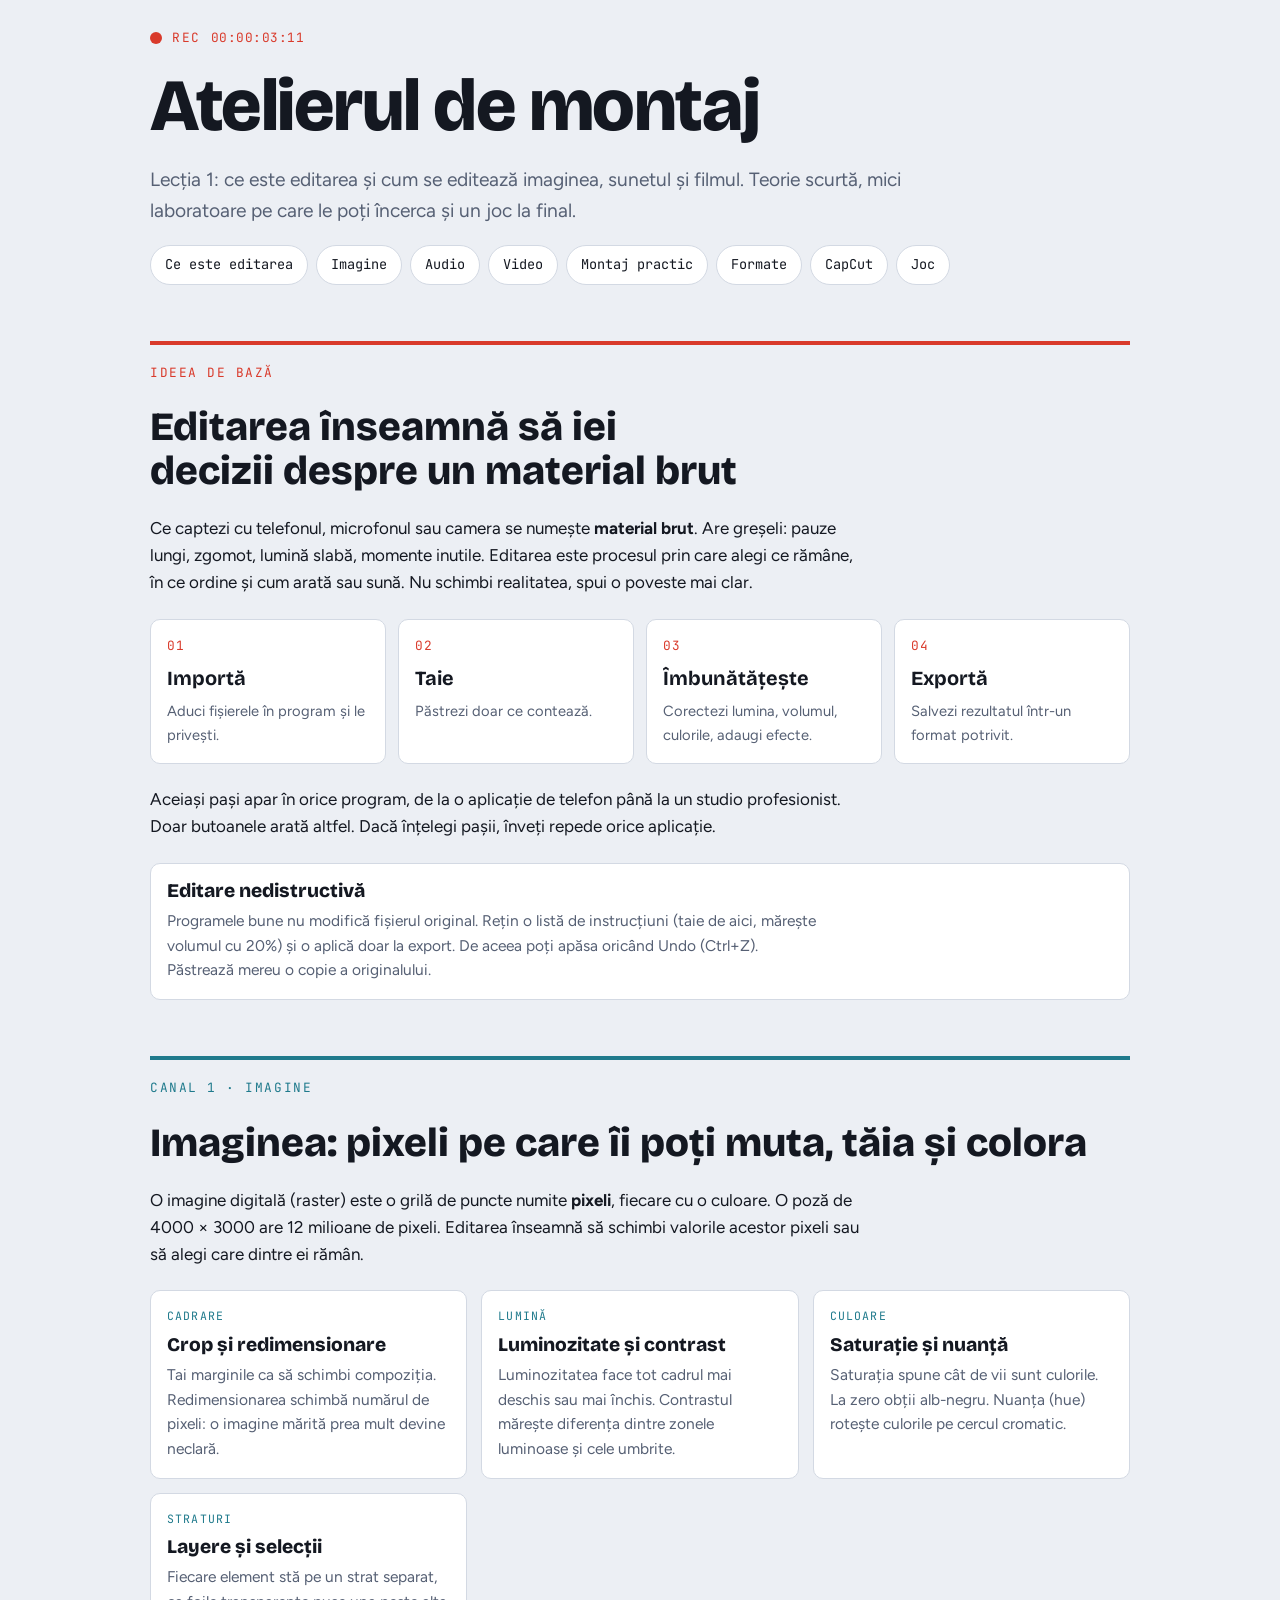
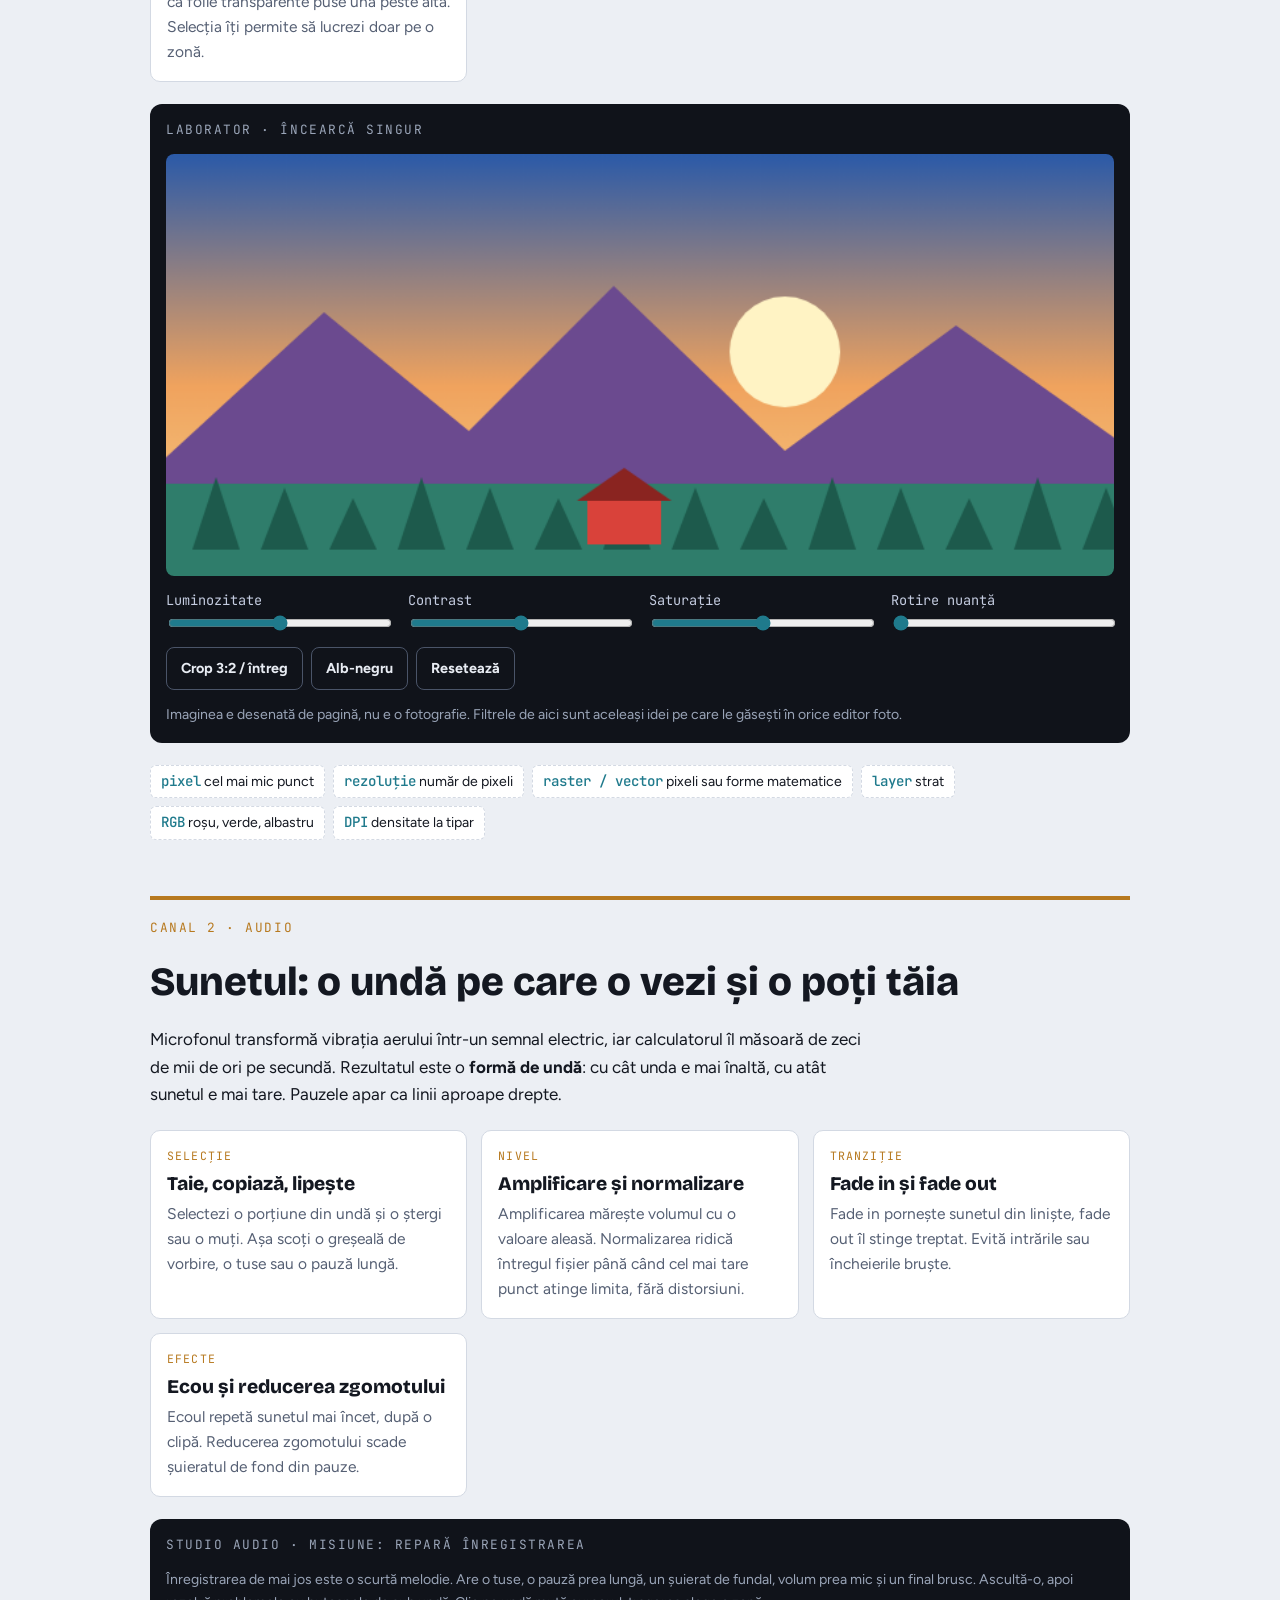
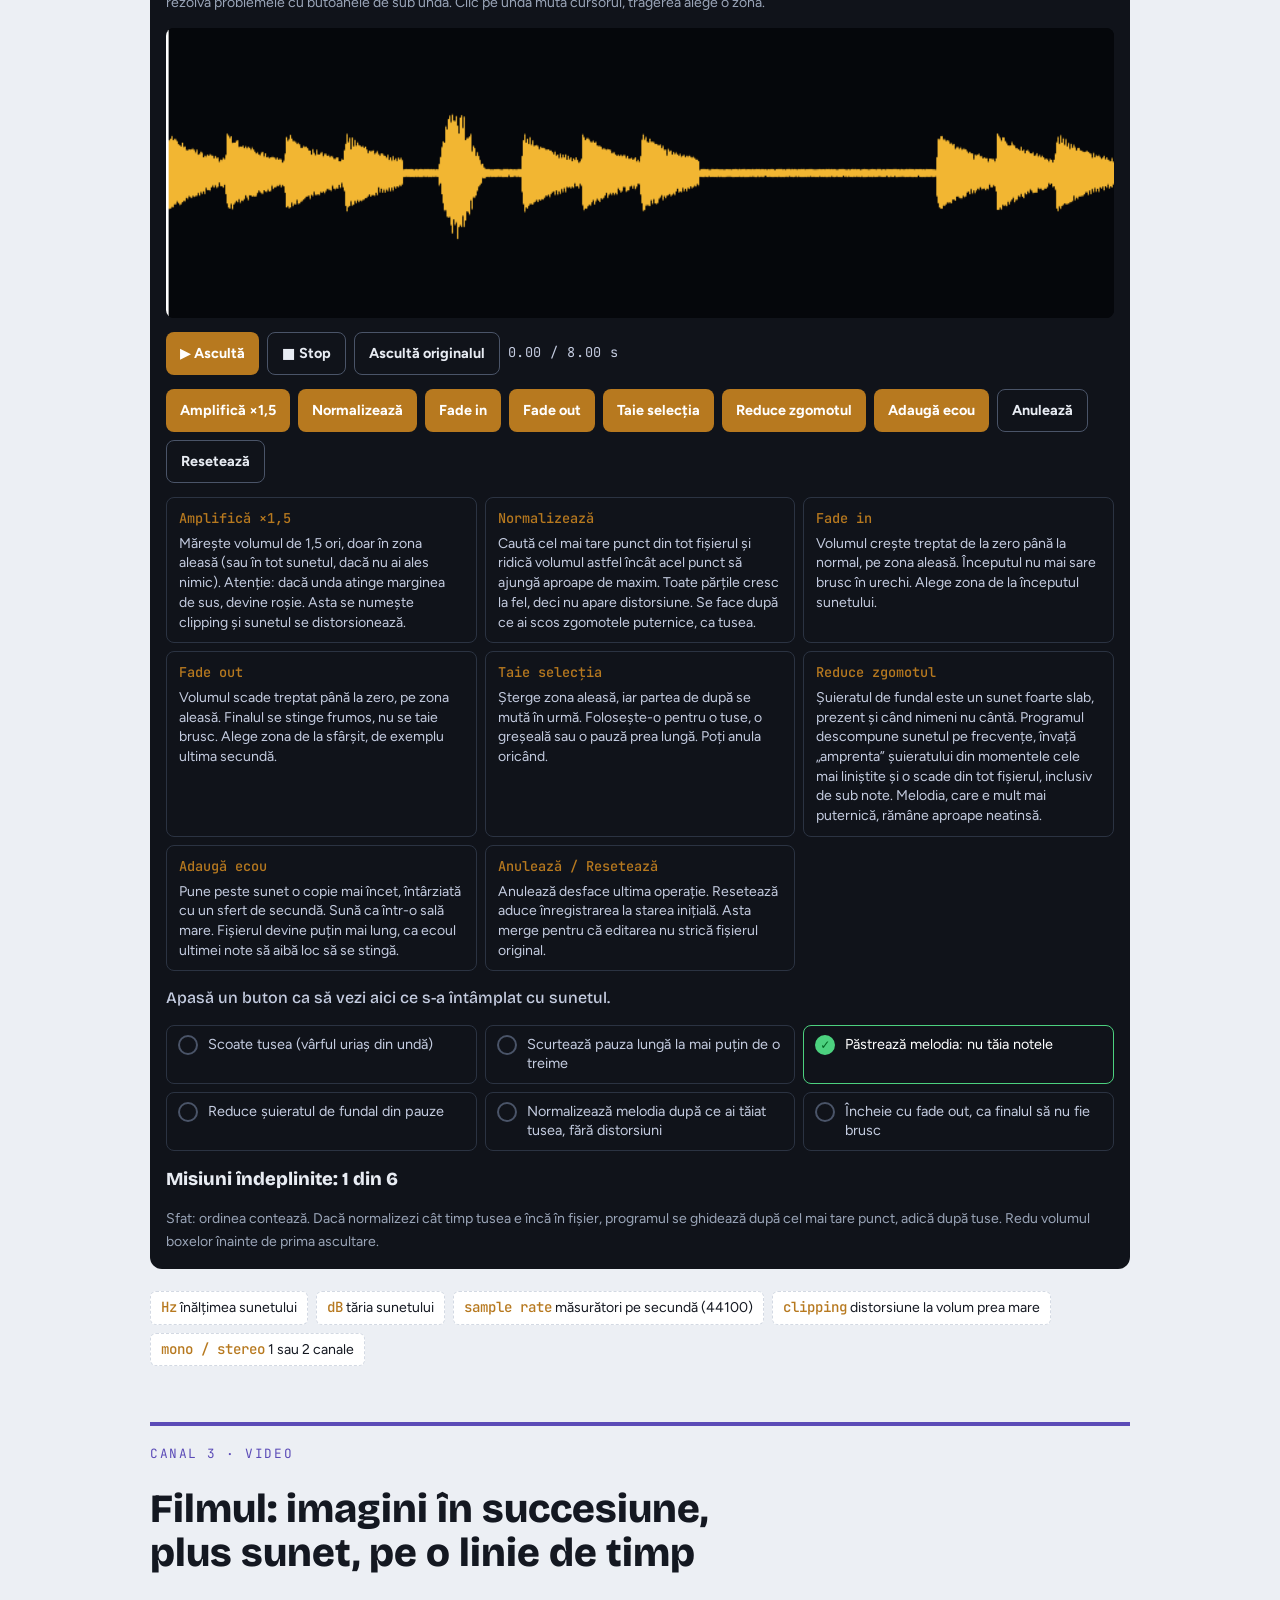
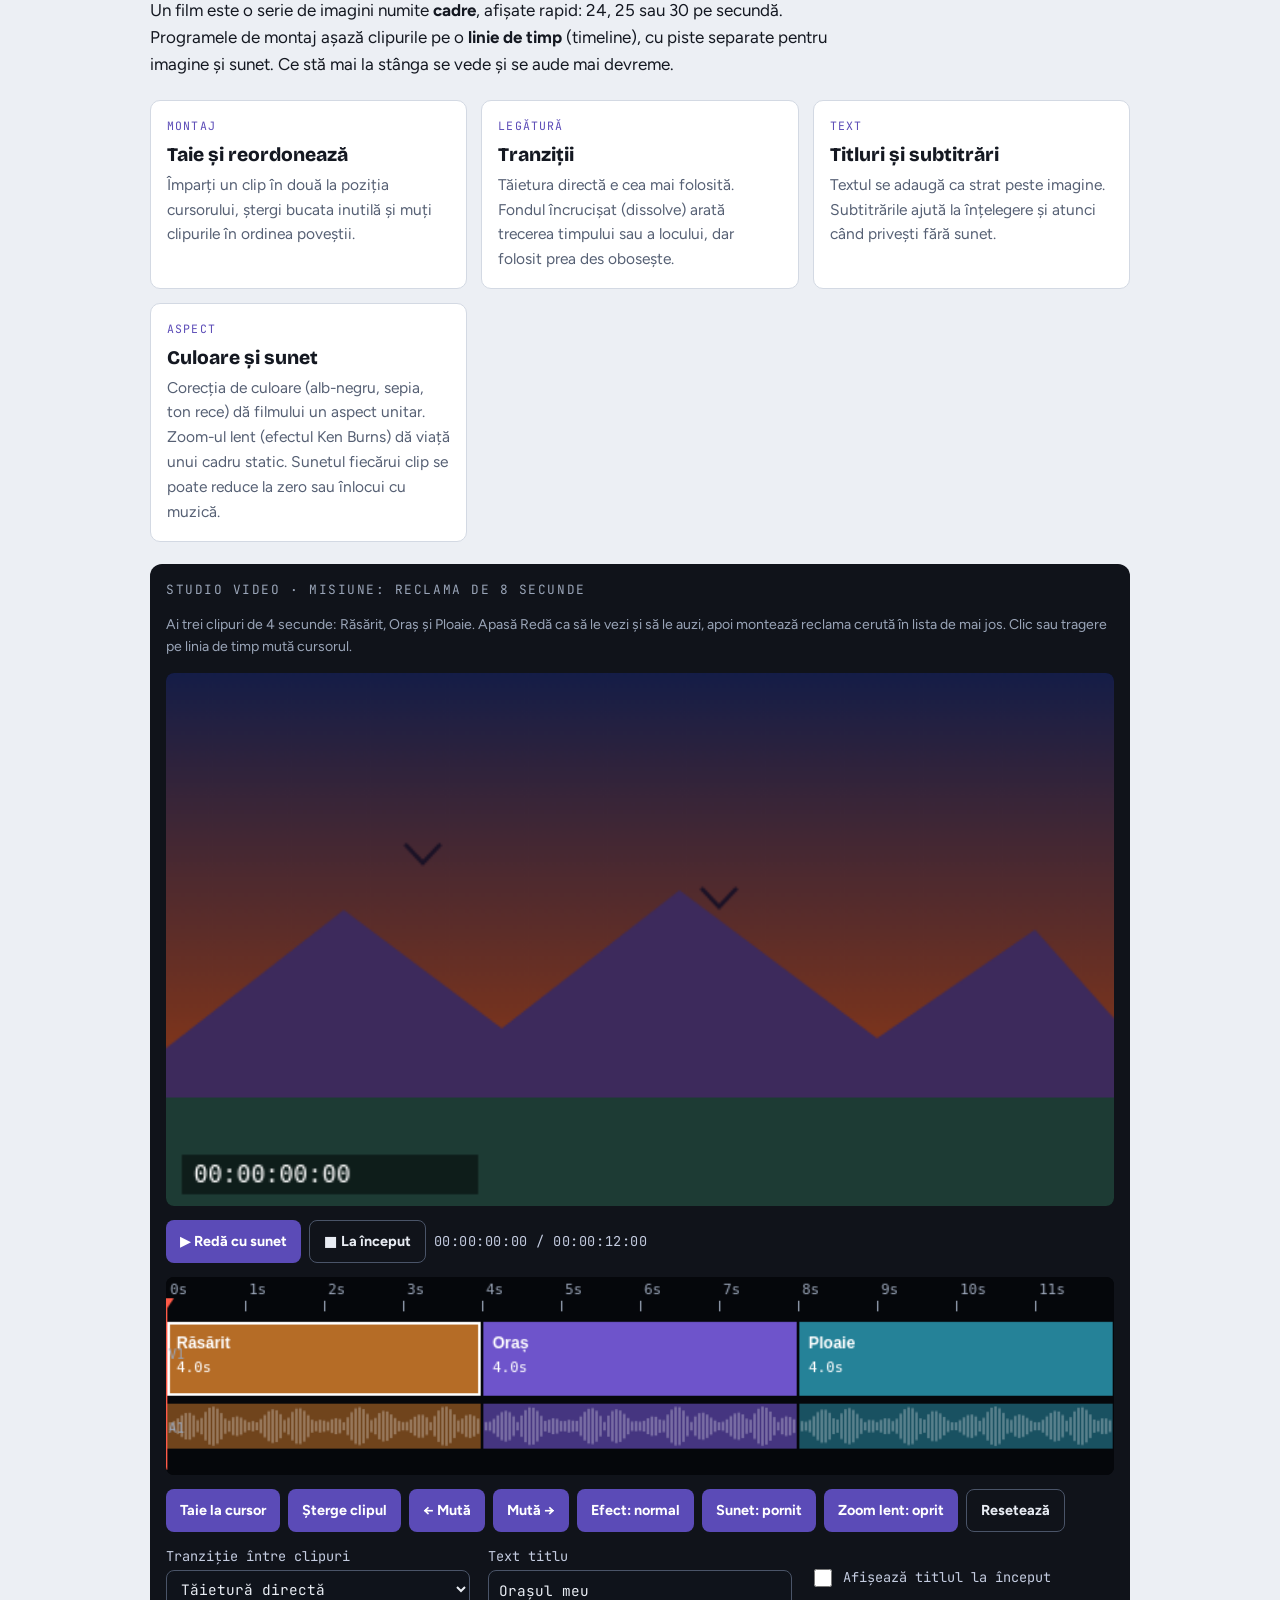
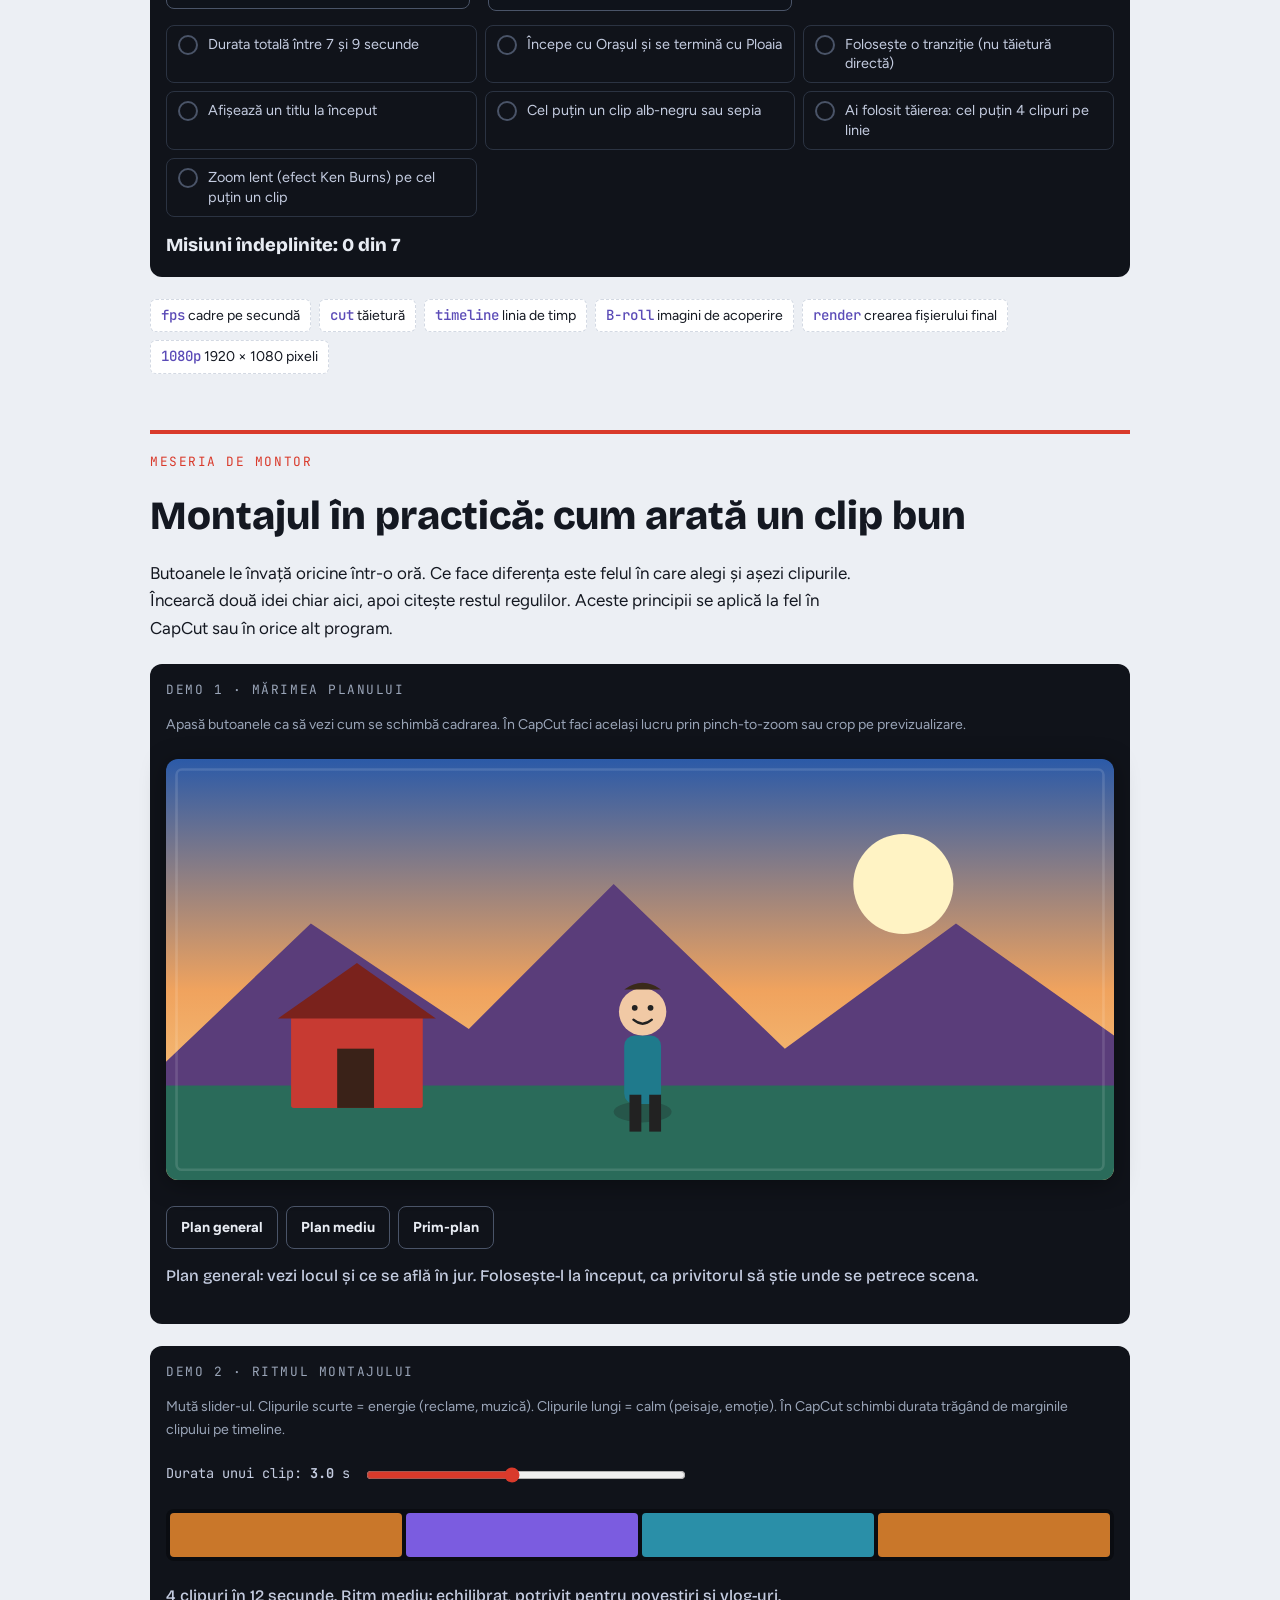
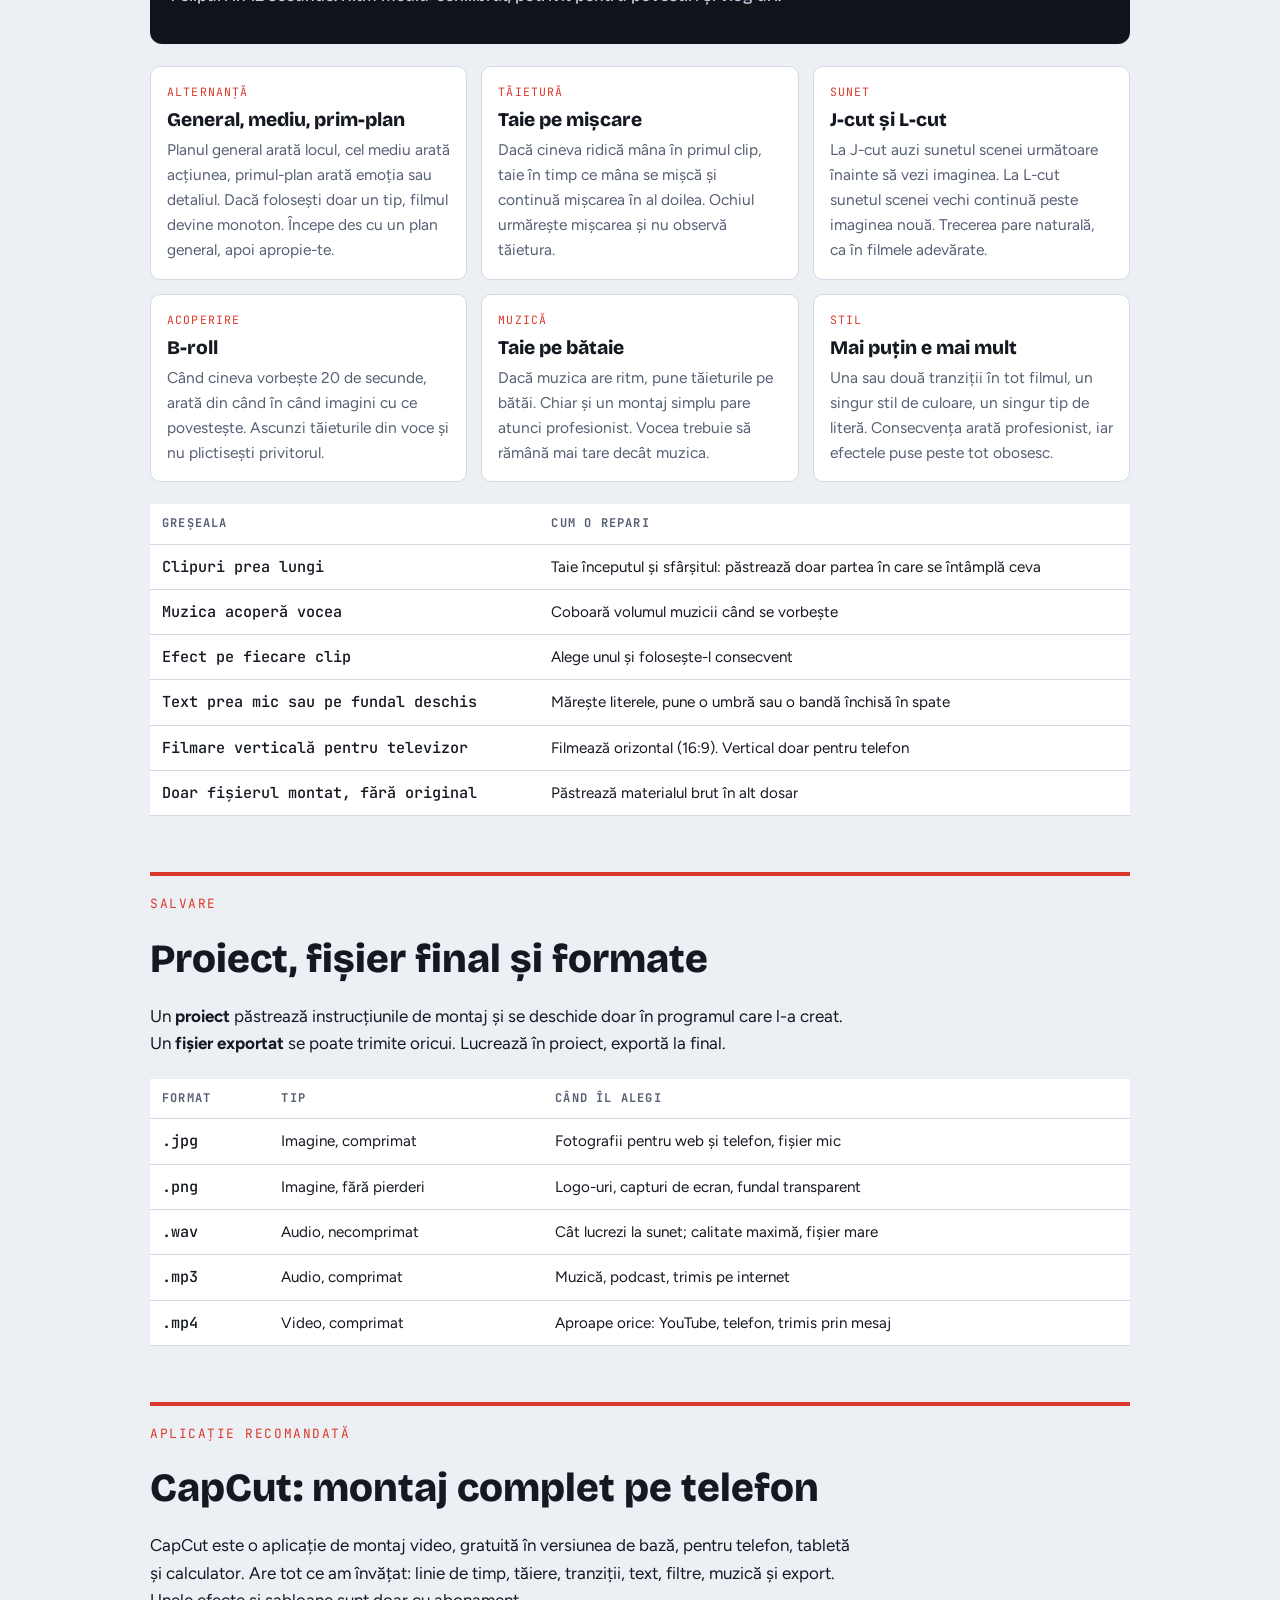
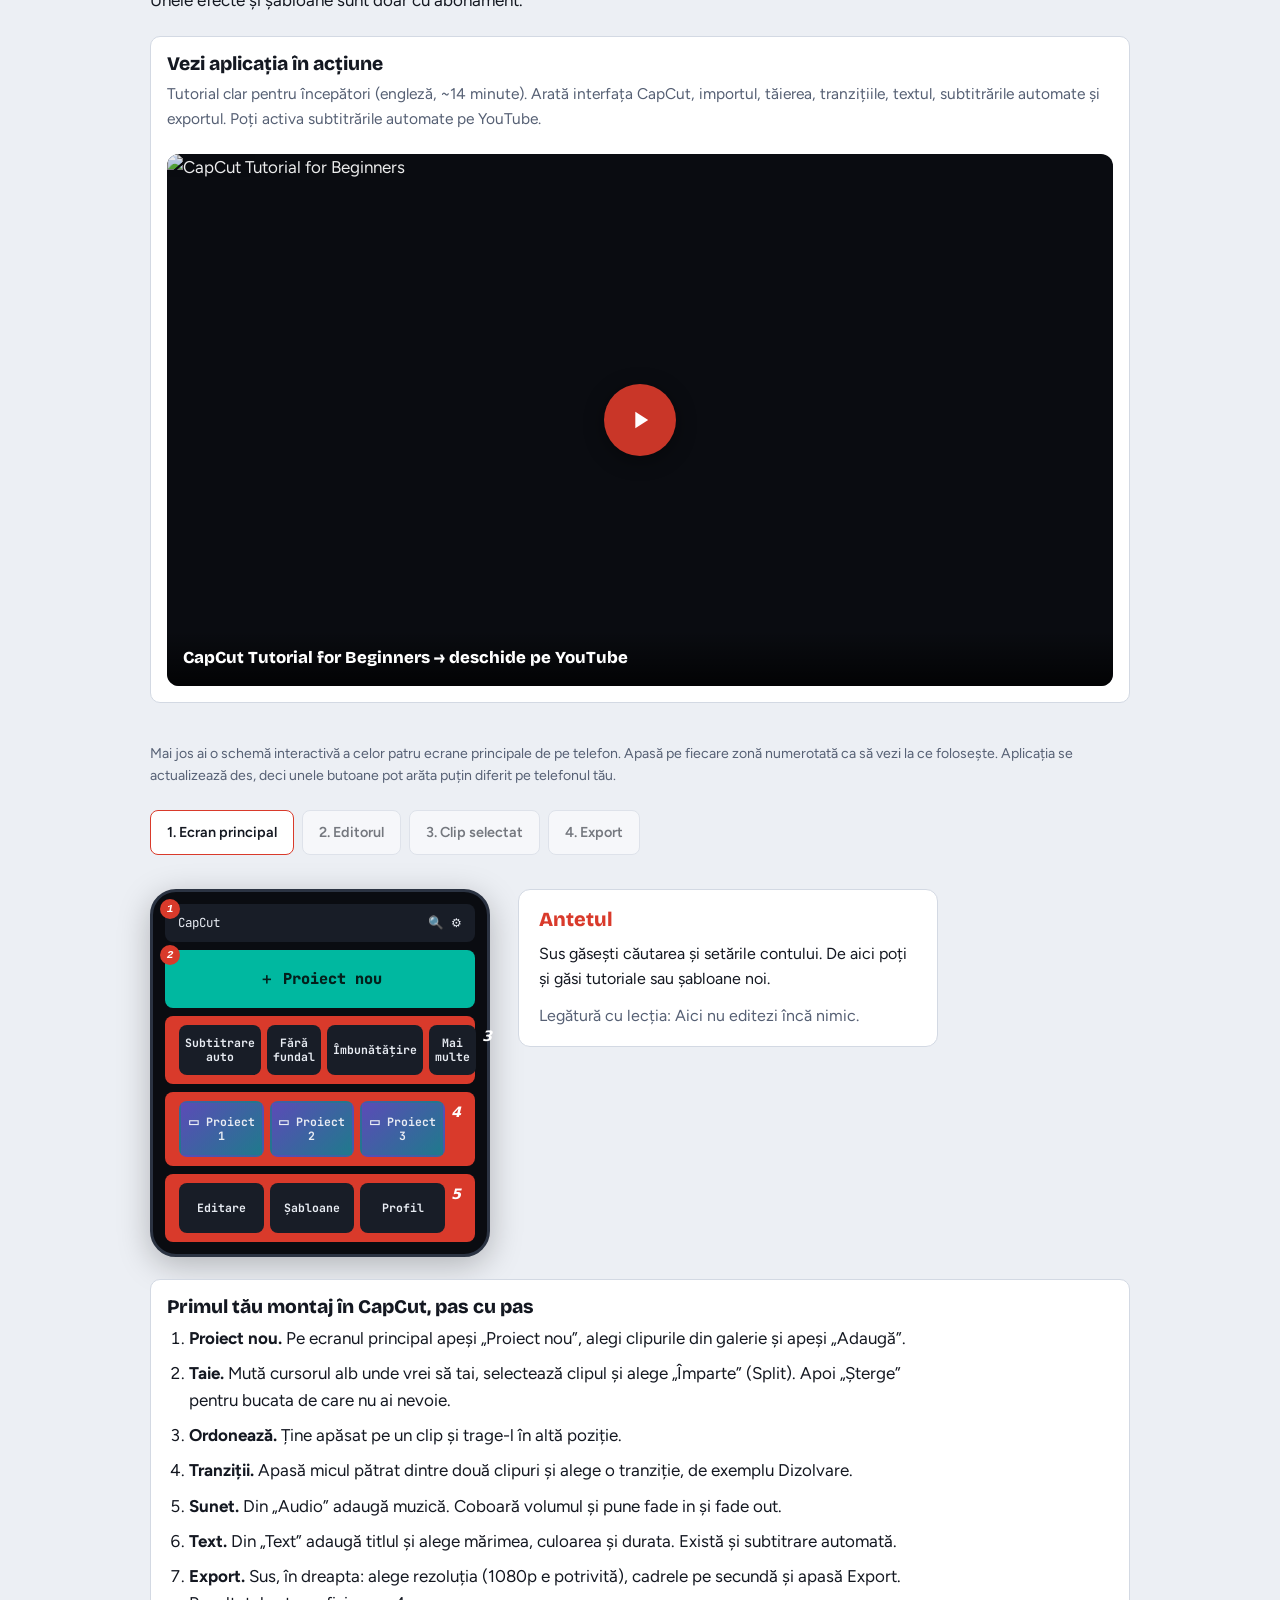
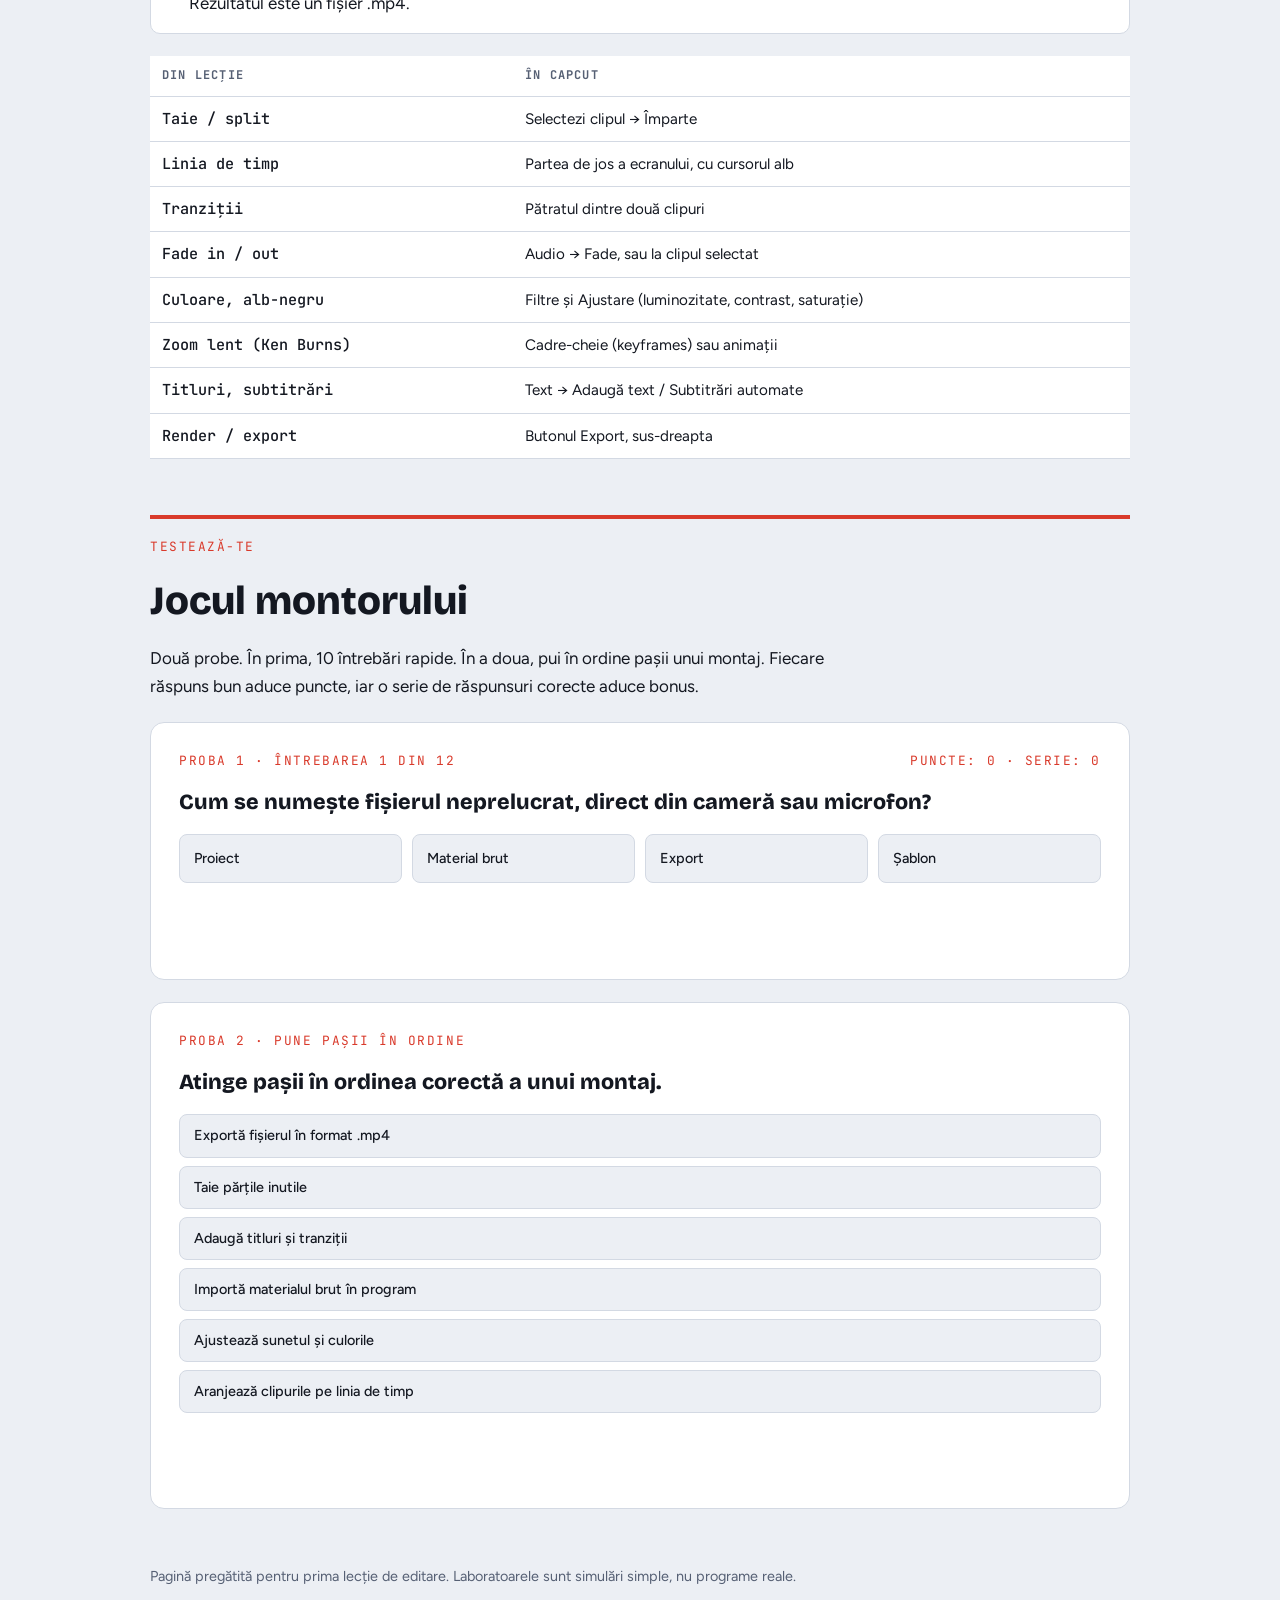
==== commit c28b5954: "Rename function pick(b,r,q to atelier-de-montaj.html" ====
--- a/atelier-de-montaj.html
+++ b/atelier-de-montaj.html
@@ -751,14 +751,14 @@
       q.style.cssText='flex:1;display:flex;align-items:center;justify-content:center;text-align:center;min-height:'+(r.th?56:50)+'px;font-size:.72rem;cursor:pointer;position:relative;padding:6px 4px;line-height:1.2';
       if(r.th)q.style.background='linear-gradient(135deg,#5b4bb7,#1f7a8c)';
       q.textContent=x;
-      q.onclick=()=>pick(b,r,q);
+      q.onclick=()=>ccPick(b,r,q);
       b.appendChild(q);
     });
     const nb=document.createElement('i');nb.className='n';nb.textContent=j+1;
     b.appendChild(nb);
   }else{
     b.innerHTML=r.h+'<i class="n">'+(j+1)+'</i>';
-    b.onclick=()=>pick(b,r);
+    b.onclick=()=>ccPick(b,r);
   }
   ccP.appendChild(b);
  });
@@ -772,7 +772,7 @@
   if(r.l){l.textContent='Legătură cu lecția: '+r.l;l.hidden=false;}
   else{l.textContent='';l.hidden=true;}
 }
-function pick(b,r,q){ccP.querySelectorAll('.on').forEach(x=>x.classList.remove('on'));(q||b).classList.add('on');info(r)}
+function ccPick(b,r,q){ccP.querySelectorAll('.on').forEach(x=>x.classList.remove('on'));(q||b).classList.add('on');info(r)}
 CS.forEach((c,i)=>{
   const b=document.createElement('button');
   b.type='button';
